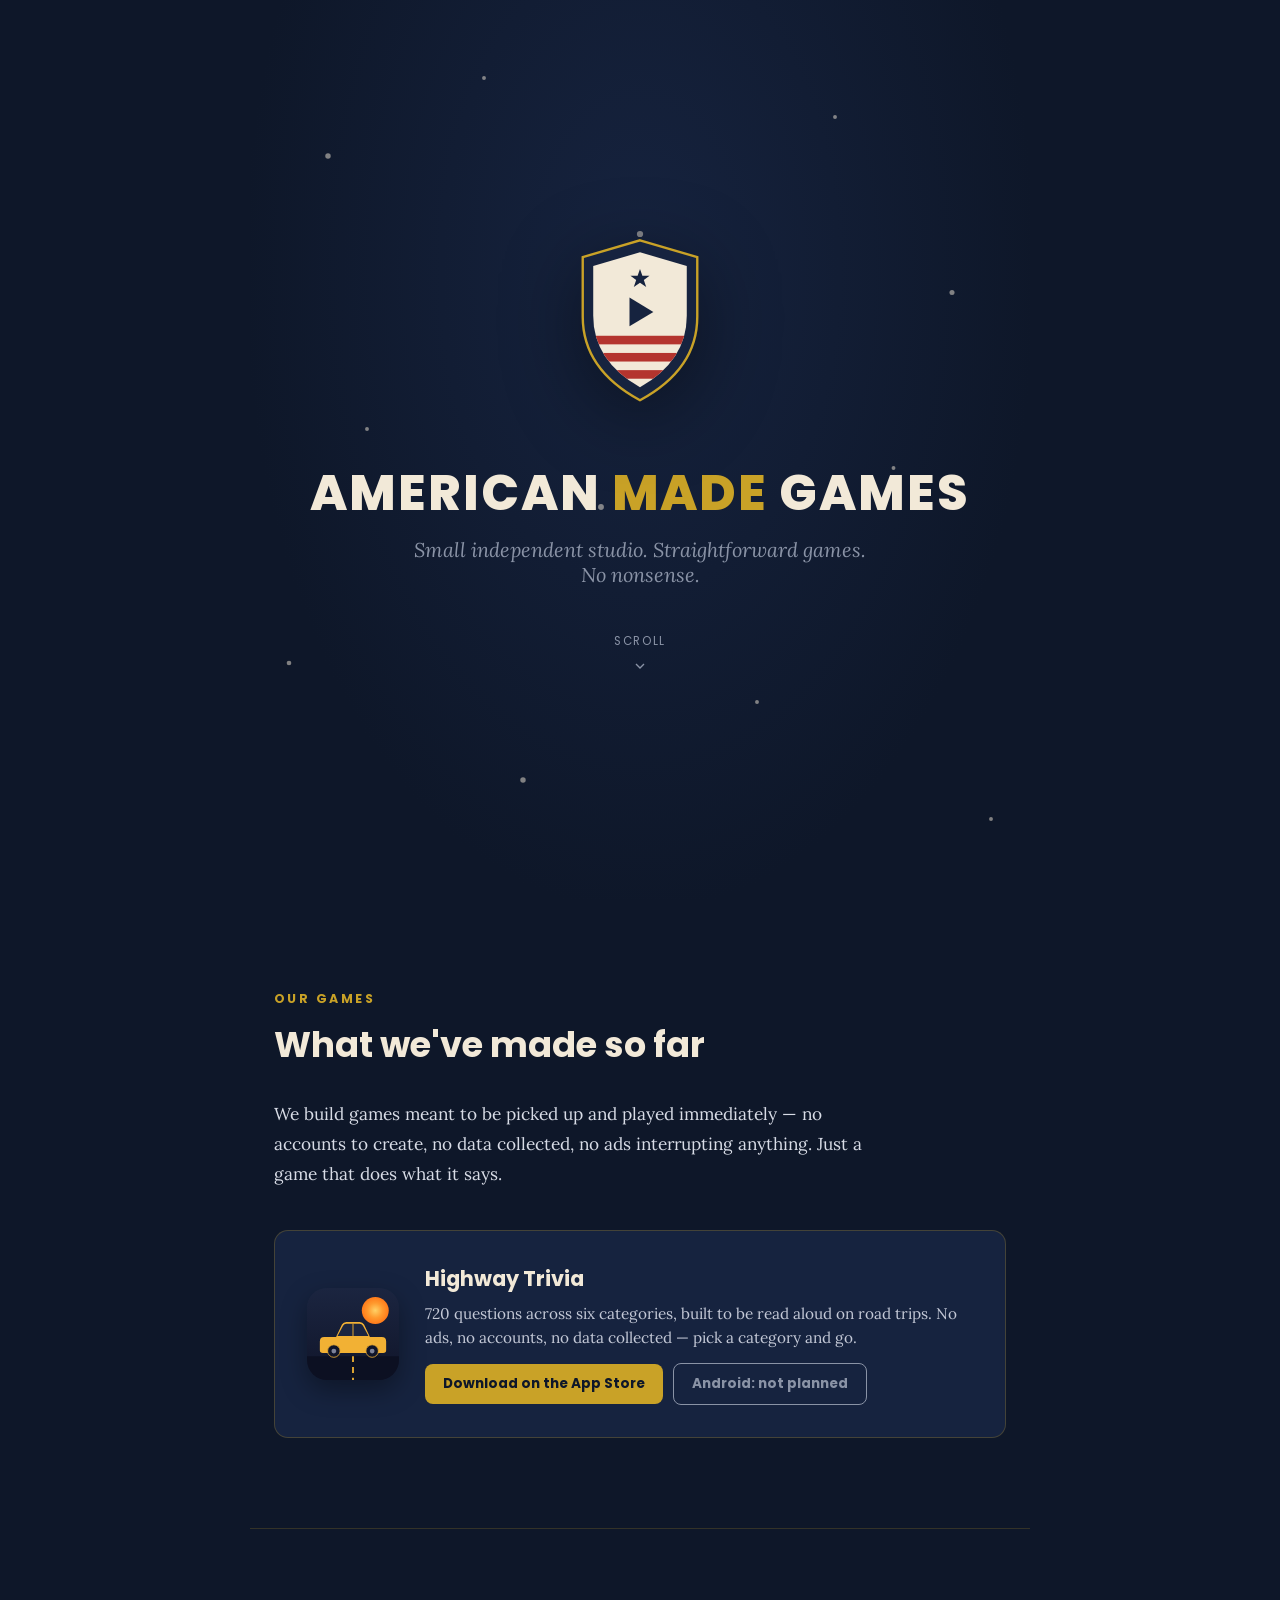
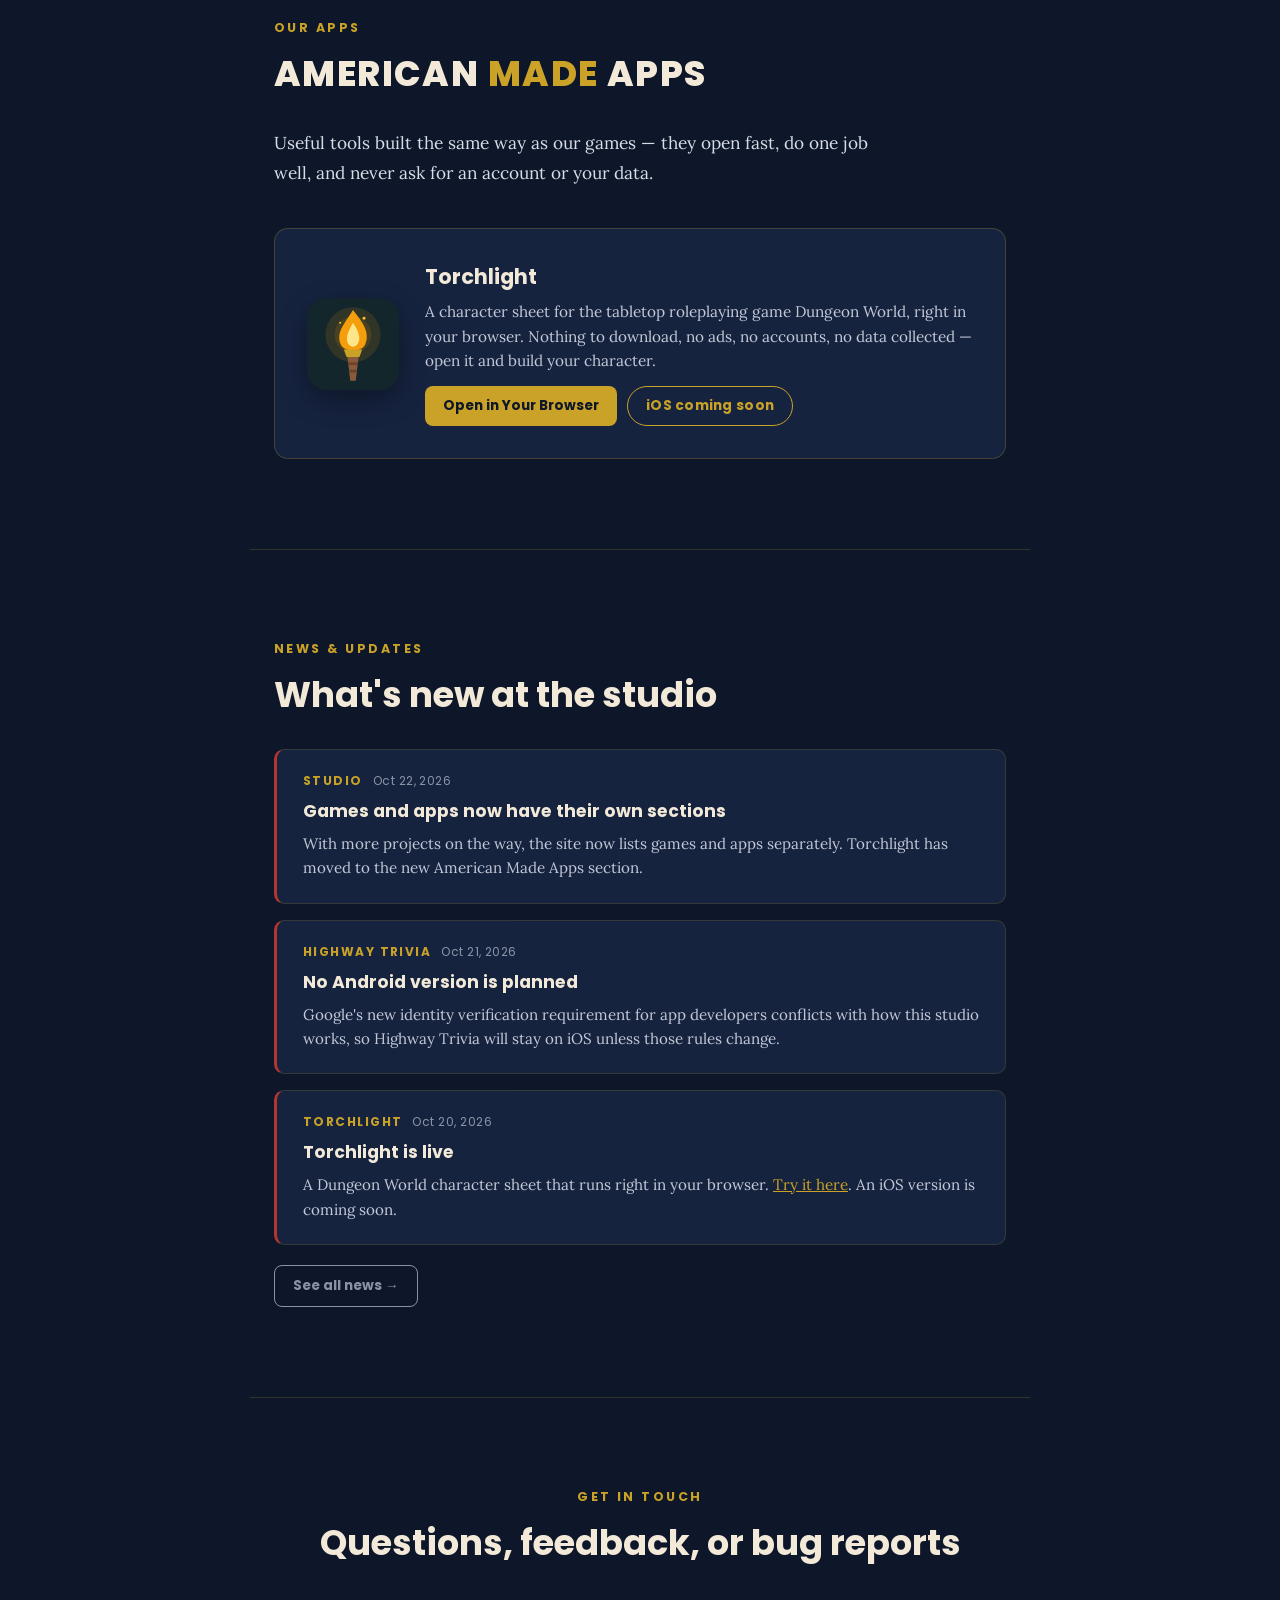
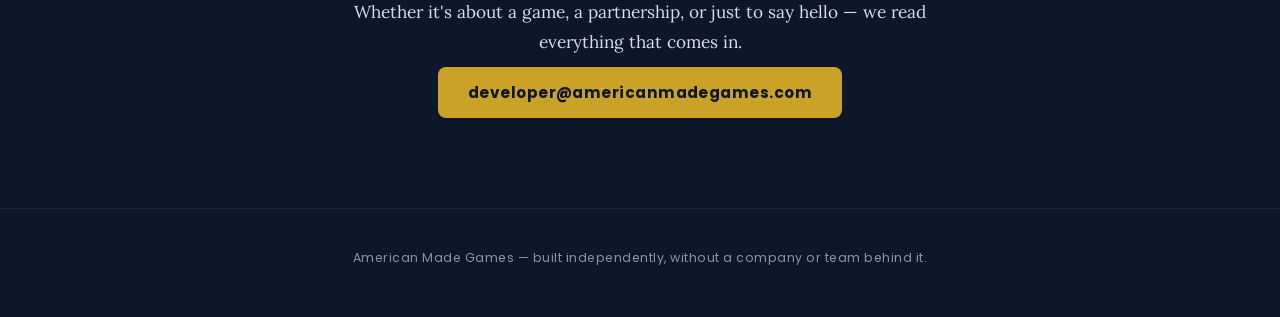
==== index.html @ 7cda8341 "Add files via upload" ====
<!DOCTYPE html>
<html lang="en">
<head>
<meta charset="UTF-8">
<meta name="viewport" content="width=device-width, initial-scale=1.0">
<title>American Made Games</title>
<style>
@import url('https://fonts.googleapis.com/css2?family=Poppins:wght@400;500;700;800&family=Lora:ital,wght@0,400;0,500;1,400&display=swap');

:root {
  --navy: #16233F;
  --navy-deep: #0E1729;
  --crimson: #B4342E;
  --gold: #C9A227;
  --parchment: #F2E9D8;
  --grey: #8A93A6;
}

* { box-sizing: border-box; }

html { scroll-behavior: smooth; }

body {
  margin: 0;
  font-family: 'Lora', serif;
  background: var(--navy-deep);
  color: var(--parchment);
}

/* ---------- HERO ---------- */
.hero {
  min-height: 100svh;
  display: flex;
  flex-direction: column;
  align-items: center;
  justify-content: center;
  text-align: center;
  position: relative;
  padding: 40px 24px;
  background: radial-gradient(ellipse at 50% 30%, var(--navy) 0%, var(--navy-deep) 72%);
  overflow: hidden;
}

.star-field {
  position: absolute;
  inset: 0;
  pointer-events: none;
  opacity: 0.5;
}

.shield {
  width: min(46vw, 210px);
  margin-bottom: 22px;
  filter: drop-shadow(0 18px 40px rgba(0,0,0,0.45));
}

.wordmark {
  font-family: 'Poppins', sans-serif;
  font-weight: 800;
  font-size: clamp(1.8rem, 6vw, 3.1rem);
  letter-spacing: 0.04em;
  color: var(--parchment);
  margin: 0;
  text-transform: uppercase;
  line-height: 1.05;
}

.wordmark span {
  color: var(--gold);
}

.tagline {
  font-family: 'Lora', serif;
  font-style: italic;
  font-size: clamp(1rem, 2.4vw, 1.25rem);
  color: var(--grey);
  margin: 18px 0 0;
  max-width: 480px;
}

.hero-stripes {
  display: flex;
  gap: 8px;
  margin-top: 30px;
}
.hero-stripes span {
  width: 46px;
  height: 6px;
  border-radius: 3px;
}
.hero-stripes span:nth-child(odd) { background: var(--crimson); }
.hero-stripes span:nth-child(even) { background: var(--gold); }

.scroll-cue {
  margin-top: 46px;
  color: var(--grey);
  font-family: 'Poppins', sans-serif;
  font-size: 0.72rem;
  letter-spacing: 0.15em;
  text-transform: uppercase;
  display: flex;
  flex-direction: column;
  align-items: center;
  gap: 8px;
  animation: bob 2.2s ease-in-out infinite;
}
.scroll-cue svg { width: 16px; height: 16px; }
@keyframes bob {
  0%, 100% { transform: translateY(0); }
  50% { transform: translateY(8px); }
}

/* ---------- SECTIONS ---------- */
section {
  max-width: 780px;
  margin: 0 auto;
  padding: 90px 24px;
}

.section-label {
  font-family: 'Poppins', sans-serif;
  font-weight: 700;
  font-size: 0.78rem;
  letter-spacing: 0.2em;
  text-transform: uppercase;
  color: var(--gold);
  margin: 0 0 10px;
}

h2 {
  font-family: 'Poppins', sans-serif;
  font-weight: 700;
  font-size: clamp(1.6rem, 4vw, 2.2rem);
  color: var(--parchment);
  margin: 0 0 28px;
}

.lede {
  font-size: 1.08rem;
  line-height: 1.75;
  color: #D8DCE6;
  max-width: 620px;
}

/* ---------- GAME CARD ---------- */
.game-card {
  margin-top: 40px;
  background: var(--navy);
  border: 1px solid rgba(201,162,39,0.25);
  border-radius: 14px;
  padding: 32px;
  display: flex;
  gap: 26px;
  align-items: center;
}
.game-card + .game-card { margin-top: 20px; }

.game-icon {
  width: 92px;
  height: 92px;
  border-radius: 20px;
  flex-shrink: 0;
  box-shadow: 0 10px 26px rgba(0,0,0,0.35);
}

.game-info h3 {
  font-family: 'Poppins', sans-serif;
  font-weight: 700;
  font-size: 1.3rem;
  margin: 0 0 8px;
  color: var(--parchment);
}

.game-info p {
  margin: 0 0 12px;
  color: #C3C8D6;
  font-size: 0.96rem;
  line-height: 1.6;
}

.badge {
  display: inline-block;
  font-family: 'Poppins', sans-serif;
  font-size: 0.85rem;
  font-weight: 700;
  letter-spacing: 0.02em;
  color: var(--gold);
  border: 1px solid var(--gold);
  border-radius: 20px;
  padding: 9px 18px; /* + 1px border = same height as .store-btn */
}

.store-row {
  display: flex;
  flex-wrap: wrap;
  align-items: center;
  gap: 10px;
  margin-top: 4px;
}

.store-btn {
  display: inline-block;
  background: var(--gold);
  color: var(--navy-deep);
  font-family: 'Poppins', sans-serif;
  font-weight: 700;
  font-size: 0.85rem;
  text-decoration: none;
  padding: 10px 18px;
  border-radius: 8px;
}

button.store-btn {
  border: none;
  cursor: pointer;
}

.store-btn--muted {
  background: transparent;
  color: var(--grey);
  border: 1px solid var(--grey) !important;
}
.store-btn--muted:hover { color: var(--parchment); border-color: var(--parchment) !important; }

/* ---------- ANDROID NOTE POPUP ---------- */
.note-dialog {
  max-width: 460px;
  width: calc(100% - 32px);
  background: var(--navy);
  color: var(--parchment);
  border: 1px solid rgba(201,162,39,0.4);
  border-radius: 14px;
  padding: 30px 28px 26px;
  box-shadow: 0 24px 60px rgba(0,0,0,0.55);
}
.note-dialog::backdrop { background: rgba(14,23,41,0.75); }
.note-dialog h3 {
  font-family: 'Poppins', sans-serif;
  font-weight: 700;
  font-size: 1.25rem;
  margin: 0 0 14px;
}
.note-dialog p:not(.section-label) {
  color: #C3C8D6;
  font-size: 0.96rem;
  line-height: 1.65;
  margin: 0 0 14px;
}
.note-actions { margin: 8px 0 0; text-align: right; }

@media (max-width: 560px) {
  .game-card { flex-direction: column; text-align: center; padding: 26px; }
  .store-row { justify-content: center; }
  .email-btn { padding: 14px 18px; font-size: 0.85rem; max-width: 100%; overflow-wrap: anywhere; }
  .news-item { padding: 20px; }
}

/* ---------- APPS ---------- */
.apps-section { border-top: 1px solid rgba(201,162,39,0.2); }

.mini-wordmark {
  font-weight: 800;
  text-transform: uppercase;
  letter-spacing: 0.04em;
}
.mini-wordmark span { color: var(--gold); }

/* ---------- NEWS ---------- */
.news-section { border-top: 1px solid rgba(201,162,39,0.2); }

.news-feed {
  display: flex;
  flex-direction: column;
  gap: 16px;
}

.news-item {
  background: var(--navy);
  border: 1px solid rgba(201,162,39,0.18);
  border-left: 3px solid var(--crimson);
  border-radius: 10px;
  padding: 22px 26px;
}

.news-meta {
  display: flex;
  flex-wrap: wrap;
  align-items: center;
  gap: 10px;
  margin-bottom: 8px;
  font-family: 'Poppins', sans-serif;
  font-size: 0.75rem;
  color: var(--grey);
  letter-spacing: 0.04em;
}

.news-tag {
  color: var(--gold);
  font-weight: 700;
  text-transform: uppercase;
  letter-spacing: 0.12em;
}

.news-item h3 {
  font-family: 'Poppins', sans-serif;
  font-weight: 700;
  font-size: 1.08rem;
  margin: 0 0 8px;
  color: var(--parchment);
}

.news-item p {
  margin: 0;
  color: #C3C8D6;
  font-size: 0.95rem;
  line-height: 1.6;
}

.news-item a { color: var(--gold); }

.news-more {
  display: inline-block;
  text-decoration: none;
  margin-top: 20px;
  background: transparent;
  color: var(--grey);
  border: 1px solid var(--grey);
  border-radius: 8px;
  padding: 10px 18px;
  font-family: 'Poppins', sans-serif;
  font-weight: 700;
  font-size: 0.85rem;
  cursor: pointer;
}
.news-more:hover { color: var(--parchment); border-color: var(--parchment); }

/* ---------- CONTACT ---------- */
.contact-section {
  text-align: center;
  border-top: 1px solid rgba(201,162,39,0.2);
}

.email-btn {
  display: inline-block;
  margin-top: 10px;
  background: var(--gold);
  color: var(--navy-deep);
  font-family: 'Poppins', sans-serif;
  font-weight: 700;
  text-decoration: none;
  padding: 14px 30px;
  border-radius: 8px;
  letter-spacing: 0.03em;
  font-size: 0.95rem;
}

/* ---------- FOOTER ---------- */
footer {
  text-align: center;
  padding: 40px 24px 50px;
  color: var(--grey);
  font-family: 'Poppins', sans-serif;
  font-size: 0.78rem;
  letter-spacing: 0.04em;
  border-top: 1px solid rgba(255,255,255,0.06);
}
</style>
</head>
<body>

<section class="hero">
  <svg class="star-field" viewBox="0 0 400 800" xmlns="http://www.w3.org/2000/svg">
    <g fill="#F2E9D8">
      <circle cx="40" cy="80" r="1.4"/><circle cx="120" cy="40" r="1"/><circle cx="200" cy="120" r="1.6"/>
      <circle cx="300" cy="60" r="1"/><circle cx="360" cy="150" r="1.3"/><circle cx="60" cy="220" r="1"/>
      <circle cx="180" cy="260" r="1.5"/><circle cx="330" cy="240" r="1"/><circle cx="20" cy="340" r="1.2"/>
      <circle cx="260" cy="360" r="1"/><circle cx="140" cy="400" r="1.4"/><circle cx="380" cy="420" r="1"/>
      <circle cx="90" cy="470" r="1.2"/><circle cx="240" cy="500" r="1"/><circle cx="320" cy="540" r="1.4"/>
      <circle cx="50" cy="580" r="1"/><circle cx="170" cy="610" r="1.3"/><circle cx="290" cy="650" r="1"/>
    </g>
  </svg>

  <svg class="shield" viewBox="0 0 440 460" xmlns="http://www.w3.org/2000/svg">
    <path d="M 220,30 L 340,65 L 340,190 Q 340,300 220,365 Q 100,300 100,190 L 100,65 Z" fill="#16233F"/>
    <path d="M 220,30 L 340,65 L 340,190 Q 340,300 220,365 Q 100,300 100,190 L 100,65 Z" fill="none" stroke="#C9A227" stroke-width="5"/>
    <path d="M 220,55 L 318,84 L 318,188 Q 318,282 220,338 Q 122,282 122,188 L 122,84 Z" fill="#F2E9D8"/>
    <clipPath id="sc"><path d="M 220,55 L 318,84 L 318,188 Q 318,282 220,338 Q 122,282 122,188 L 122,84 Z"/></clipPath>
    <g clip-path="url(#sc)">
      <rect x="122" y="230" width="196" height="18" fill="#B4342E"/>
      <rect x="122" y="266" width="196" height="18" fill="#B4342E"/>
      <rect x="122" y="302" width="196" height="18" fill="#B4342E"/>
    </g>
    <path d="M 220,90 L 225,104 L 240,104 L 228,113 L 233,128 L 220,119 L 207,128 L 212,113 L 200,104 L 215,104 Z" fill="#16233F"/>
    <path d="M 198,150 L 198,210 L 248,180 Z" fill="#16233F"/>
  </svg>

  <h1 class="wordmark">American <span>Made</span> Games</h1>
  <p class="tagline">Small independent studio. Straightforward games. No nonsense.</p>

  <div class="scroll-cue">
    Scroll
    <svg viewBox="0 0 24 24" fill="none" stroke="currentColor" stroke-width="2"><path d="M6 9l6 6 6-6"/></svg>
  </div>
</section>

<section id="games">
  <p class="section-label">Our Games</p>
  <h2>What we've made so far</h2>
  <p class="lede">We build games meant to be picked up and played immediately — no accounts to create, no data collected, no ads interrupting anything. Just a game that does what it says.</p>

  <div class="game-card">
    <svg class="game-icon" viewBox="0 0 1024 1024" xmlns="http://www.w3.org/2000/svg">
      <defs>
        <linearGradient id="bg" x1="0" y1="0" x2="0" y2="1">
          <stop offset="0%" stop-color="#1b2540"/>
          <stop offset="100%" stop-color="#10152a"/>
        </linearGradient>
        <radialGradient id="sunGlow" cx="50%" cy="50%" r="50%">
          <stop offset="0%" stop-color="#FFD166"/>
          <stop offset="55%" stop-color="#FF9A2E"/>
          <stop offset="100%" stop-color="#FF7A1A"/>
        </radialGradient>
      </defs>
      <rect width="1024" height="1024" fill="url(#bg)"/>
      <circle cx="760" cy="250" r="150" fill="url(#sunGlow)"/>
      <rect x="0" y="760" width="1024" height="264" fill="#0c1022"/>
      <line x1="512" y1="760" x2="512" y2="1024" stroke="#f2b134" stroke-width="20" stroke-dasharray="65 55"/>
      <g transform="translate(102,300) scale(4.1)">
        <path d="M10,96 L10,72 Q10,60 22,60 L54,60 L70,26 Q74,19 82,19 L118,19 Q126,19 130,26 L146,60 L178,60 Q190,60 190,72 L190,96 Q190,103 182,103 L18,103 Q10,103 10,96 Z" fill="#f2b134"/>
        <path d="M58,57 L73,29 Q76,24 82,24 L118,24 Q124,24 127,29 L142,57 Z" fill="#1b2540"/>
        <line x1="100" y1="24" x2="100" y2="57" stroke="#f2b134" stroke-width="2.5"/>
        <circle cx="48" cy="98" r="17" fill="#10152a"/>
        <circle cx="48" cy="98" r="17" fill="none" stroke="#f2b134" stroke-width="2.2"/>
        <circle cx="48" cy="98" r="6.5" fill="#7c8299"/>
        <circle cx="152" cy="98" r="17" fill="#10152a"/>
        <circle cx="152" cy="98" r="17" fill="none" stroke="#f2b134" stroke-width="2.2"/>
        <circle cx="152" cy="98" r="6.5" fill="#7c8299"/>
      </g>
    </svg>
    <div class="game-info">
      <h3>Highway Trivia</h3>
      <p>720 questions across six categories, built to be read aloud on road trips. No ads, no accounts, no data collected — pick a category and go.</p>
      <div class="store-row">
        <a class="store-btn" href="https://apps.apple.com/app/highway-trivia/id6814869891" target="_blank" rel="noopener">Download on the App Store</a>
        <button class="store-btn store-btn--muted" type="button" onclick="document.getElementById('android-note').showModal()">Android: not planned</button>
      </div>
    </div>
  </div>

  <dialog id="android-note" class="note-dialog" aria-labelledby="android-note-title">
    <p class="section-label">Highway Trivia</p>
    <h3 id="android-note-title">Why there's no Android version</h3>
    <p>Google now requires every developer to verify their identity with Google before their apps can be distributed to Android devices — even free apps that collect nothing.</p>
    <p>That requirement goes against what this studio stands for, and we can't reconcile the two. So no Android version is planned. If those rules change in the future, we'll take another look.</p>
    <div class="note-actions">
      <button class="store-btn" type="button" onclick="document.getElementById('android-note').close()">Got it</button>
    </div>
  </dialog>
</section>

<section id="apps" class="apps-section">
  <p class="section-label">Our Apps</p>
  <h2 class="mini-wordmark">American <span>Made</span> Apps</h2>
  <p class="lede">Useful tools built the same way as our games — they open fast, do one job well, and never ask for an account or your data.</p>

  <div class="game-card">
    <svg class="game-icon" viewBox="0 0 100 100" xmlns="http://www.w3.org/2000/svg">
      <rect width="100" height="100" fill="#12262c"/>
      <circle cx="50" cy="40" r="30" fill="#f59e0b" fill-opacity="0.13"/>
      <circle cx="50" cy="40" r="20" fill="#f59e0b" fill-opacity="0.12"/>
      <path d="M50 13 C61 27 69 38 63 51 C59 59 41 59 37 51 C31 38 40 29 50 13 Z" fill="#f59e0b"/>
      <path d="M50 27 C56 36 59 44 55 50 C52 54 48 54 45 50 C41 44 45 36 50 27 Z" fill="#fde68a"/>
      <circle cx="62" cy="22" r="1.6" fill="#fbbf24"/>
      <circle cx="36" cy="27" r="1.1" fill="#fbbf24"/>
      <path d="M40 56 H60 L57 64 H43 Z" fill="#c9a227"/>
      <path d="M44 64 H56 L53 90 H47 Z" fill="#8a5a3c"/>
      <rect x="44.5" y="70" width="11" height="3" fill="#6b4329"/>
      <rect x="45.5" y="78" width="9" height="3" fill="#6b4329"/>
    </svg>
    <div class="game-info">
      <h3>Torchlight</h3>
      <p>A character sheet for the tabletop roleplaying game Dungeon World, right in your browser. Nothing to download, no ads, no accounts, no data collected — open it and build your character.</p>
      <div class="store-row">
        <a class="store-btn" href="https://torchlight.americanmadegames.com" target="_blank" rel="noopener">Open in Your Browser</a>
        <span class="badge">iOS coming soon</span>
      </div>
    </div>
  </div>
</section>

<section id="news" class="news-section">
  <p class="section-label">News &amp; Updates</p>
  <h2>What's new at the studio</h2>
  <div id="news-feed" class="news-feed"></div>
  <a class="news-more" href="news.html">See all news &rarr;</a>
</section>

<section class="contact-section">
  <p class="section-label">Get In Touch</p>
  <h2>Questions, feedback, or bug reports</h2>
  <p class="lede" style="margin: 0 auto;">Whether it's about a game, a partnership, or just to say hello — we read everything that comes in.</p>
  <a class="email-btn" href="mailto:developer@americanmadegames.com">developer@americanmadegames.com</a>
</section>

<footer>
  American Made Games — built independently, without a company or team behind it.
</footer>

<!-- News posts live in news.js — edit them there -->
<script src="news.js"></script>
<script>
  renderNews('news-feed', 3); // newest 3 on the homepage

  // Close the Android note when clicking the dimmed area outside it
  document.getElementById('android-note').addEventListener('click', function (e) {
    if (e.target === this) this.close();
  });
</script>

</body>
</html>
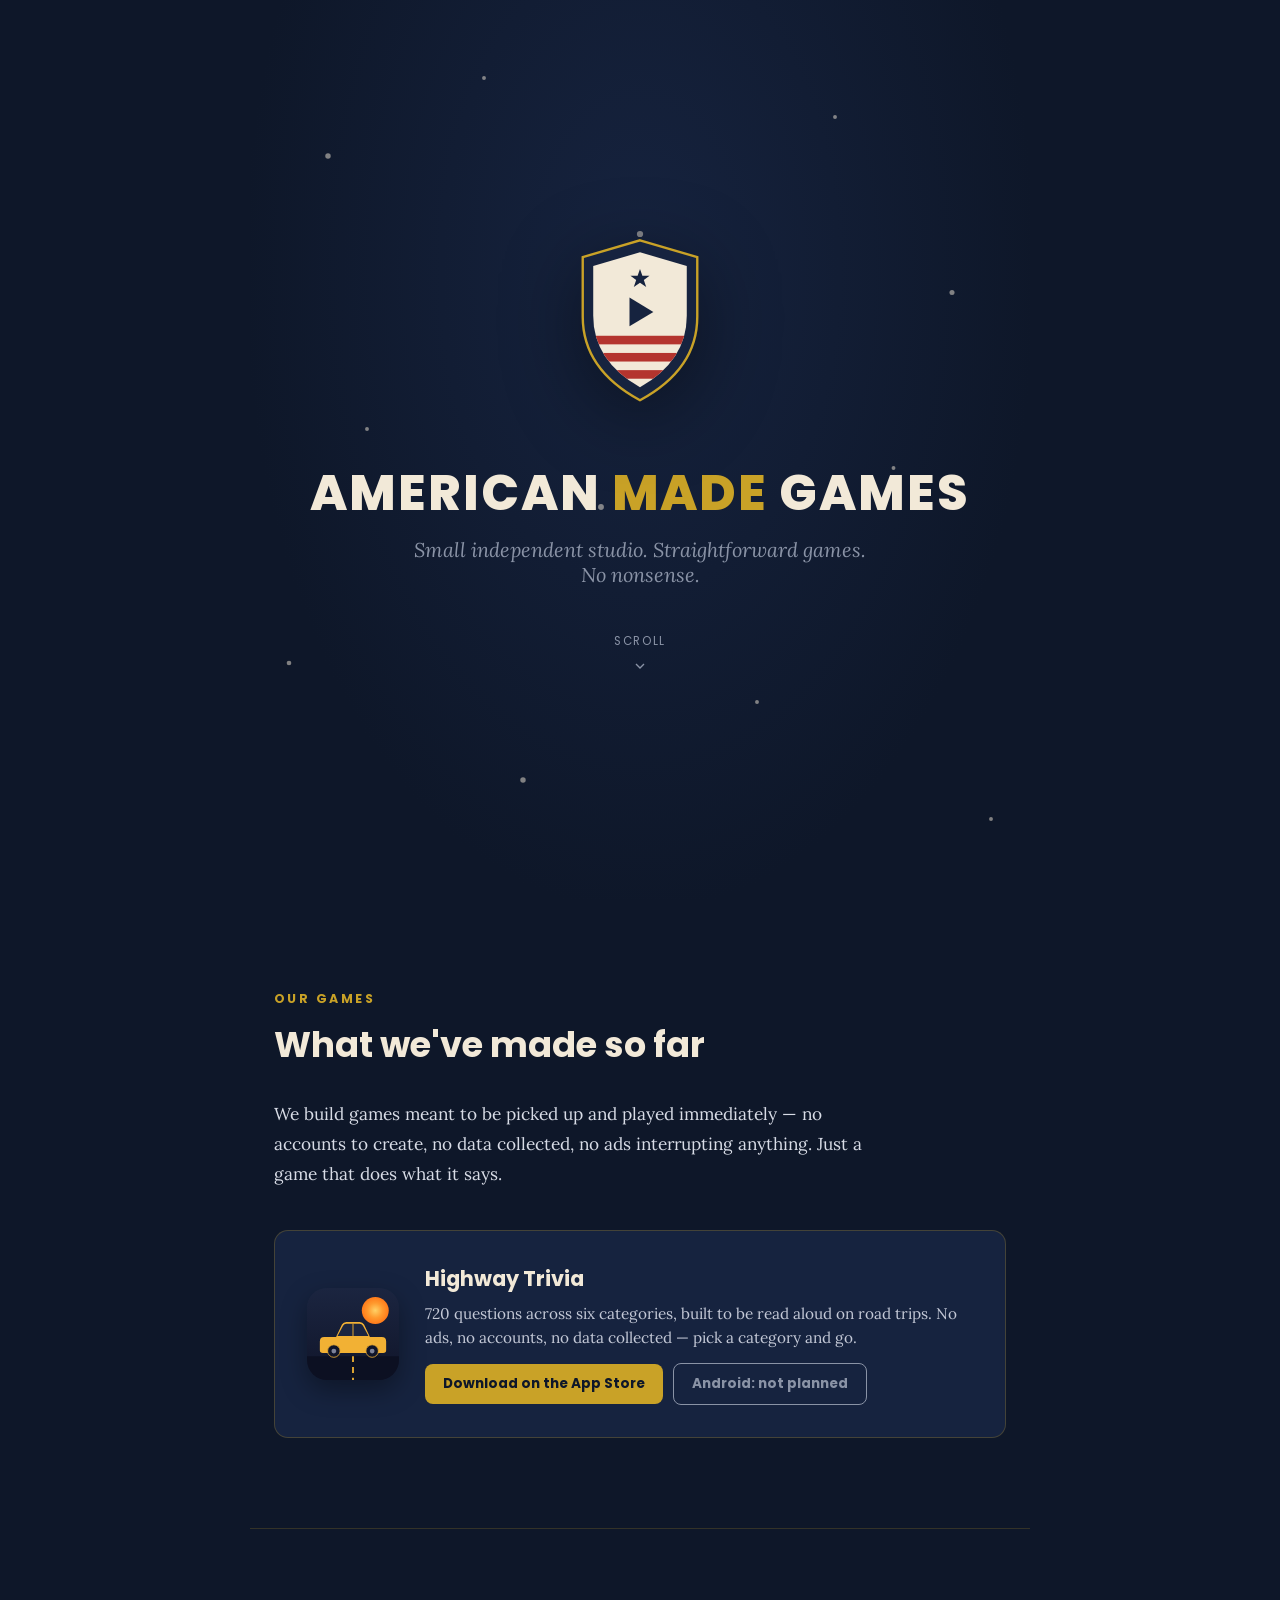
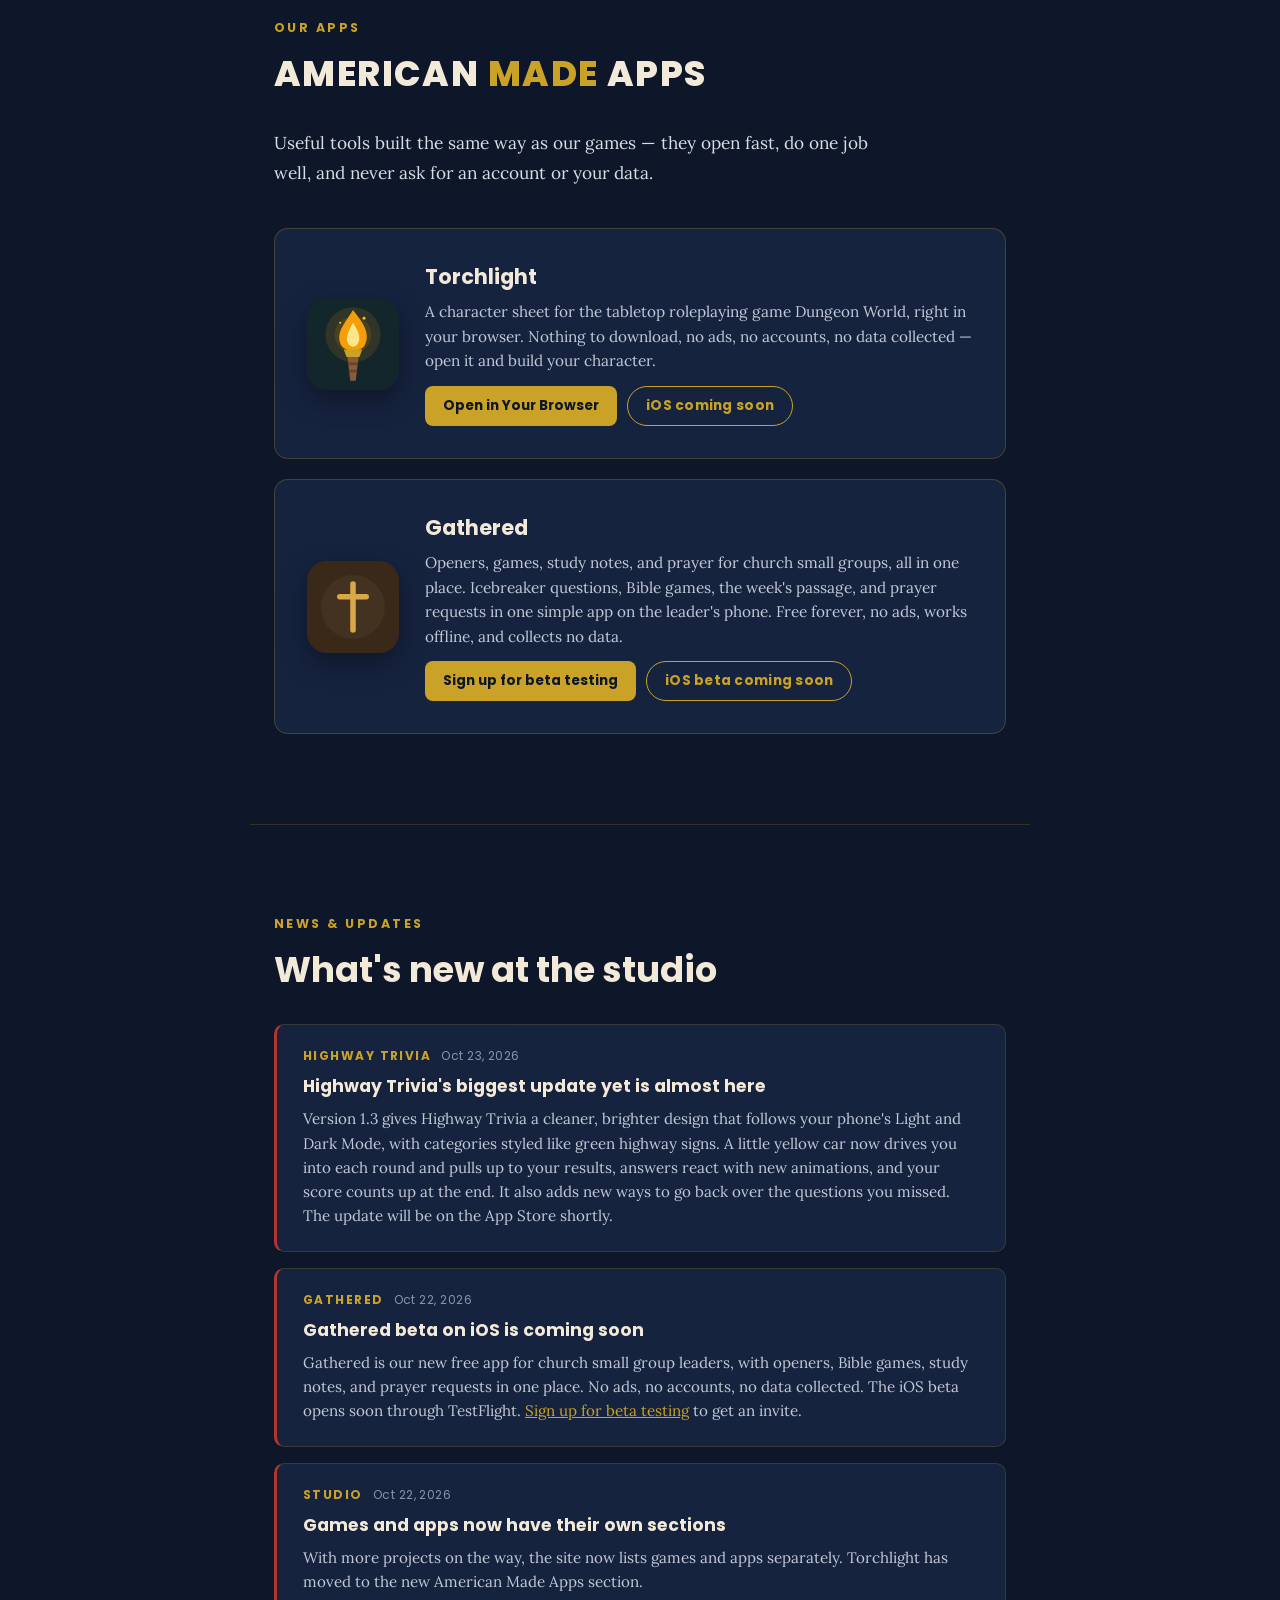
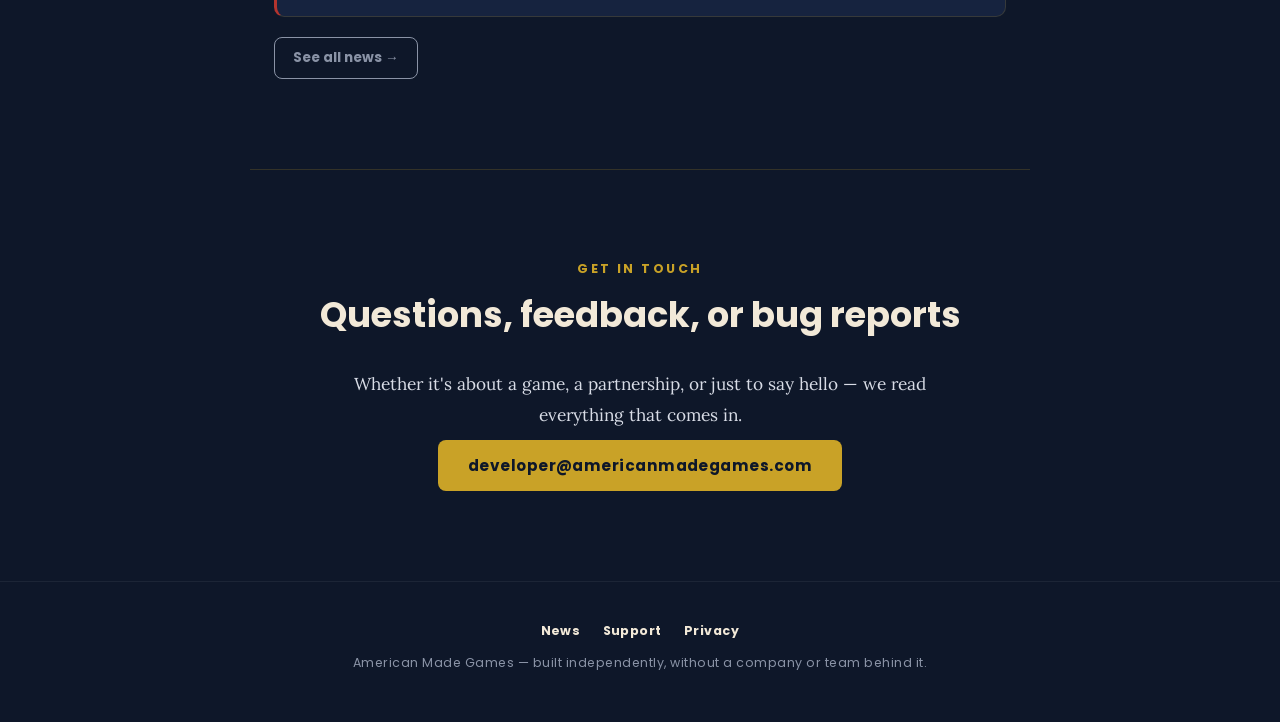
==== commit 9b52a9fe: "Add files via upload" ====
--- a/index.html
+++ b/index.html
@@ -246,7 +246,7 @@
   line-height: 1.65;
   margin: 0 0 14px;
 }
-.note-actions { margin: 8px 0 0; text-align: right; }
+.note-actions { margin: 8px 0 0; display: flex; flex-wrap: wrap; justify-content: flex-end; gap: 10px; }
 
 @media (max-width: 560px) {
   .game-card { flex-direction: column; text-align: center; padding: 26px; }
@@ -364,6 +364,9 @@
   letter-spacing: 0.04em;
   border-top: 1px solid rgba(255,255,255,0.06);
 }
+.footer-nav { display: flex; justify-content: center; gap: 22px; margin-bottom: 14px; }
+.footer-nav a { color: var(--parchment); text-decoration: none; font-weight: 700; }
+.footer-nav a:hover { color: var(--gold); }
 </style>
 </head>
 <body>
@@ -486,6 +489,36 @@
       </div>
     </div>
   </div>
+
+  <div class="game-card">
+    <svg class="game-icon" viewBox="0 0 1024 1024" xmlns="http://www.w3.org/2000/svg" role="img" aria-label="Gathered app icon">
+      <rect width="1024" height="1024" fill="#3A2819"/>
+      <circle cx="512" cy="512" r="356" fill="#443221"/>
+      <g stroke="#D8A748" stroke-width="62" stroke-linecap="round">
+        <line x1="512" y1="256" x2="512" y2="768"/>
+        <line x1="365" y1="397" x2="659" y2="397"/>
+      </g>
+    </svg>
+    <div class="game-info">
+      <h3>Gathered</h3>
+      <p>Openers, games, study notes, and prayer for church small groups, all in one place. Icebreaker questions, Bible games, the week's passage, and prayer requests in one simple app on the leader's phone. Free forever, no ads, works offline, and collects no data.</p>
+      <div class="store-row">
+        <button class="store-btn" type="button" onclick="document.getElementById('beta-note').showModal()">Sign up for beta testing</button>
+        <span class="badge">iOS beta coming soon</span>
+      </div>
+    </div>
+  </div>
+
+  <dialog id="beta-note" class="note-dialog" aria-labelledby="beta-note-title">
+    <p class="section-label">Gathered</p>
+    <h3 id="beta-note-title">Help test Gathered</h3>
+    <p>Gathered's beta on iOS is opening soon through TestFlight, Apple's free app for testing new apps before they reach the App Store.</p>
+    <p>Want in? Send us an email with the address where you'd like your TestFlight invite, and we'll send one as soon as the beta opens. If you like, tell us what kind of group you lead.</p>
+    <div class="note-actions">
+      <button class="store-btn store-btn--muted" type="button" onclick="document.getElementById('beta-note').close()">Not now</button>
+      <a class="store-btn" href="mailto:developer@americanmadegames.com?subject=Gathered%20beta%20tester%20request&body=Hi%21%20I%27d%20like%20to%20help%20test%20the%20Gathered%20beta%20on%20iOS.%0A%0AEmail%20address%20for%20my%20TestFlight%20invite%3A%0AWhat%20kind%20of%20group%20I%20lead%20%28optional%29%3A%0A">Email to request an invite</a>
+    </div>
+  </dialog>
 </section>
 
 <section id="news" class="news-section">
@@ -503,6 +536,7 @@
 </section>
 
 <footer>
+  <nav class="footer-nav"><a href="news.html">News</a><a href="support.html">Support</a><a href="privacy.html">Privacy</a></nav>
   American Made Games — built independently, without a company or team behind it.
 </footer>
 
@@ -511,9 +545,11 @@
 <script>
   renderNews('news-feed', 3); // newest 3 on the homepage
 
-  // Close the Android note when clicking the dimmed area outside it
-  document.getElementById('android-note').addEventListener('click', function (e) {
-    if (e.target === this) this.close();
+  // Close popups when clicking the dimmed area outside them
+  document.querySelectorAll('.note-dialog').forEach(function (d) {
+    d.addEventListener('click', function (e) {
+      if (e.target === d) d.close();
+    });
   });
 </script>
 
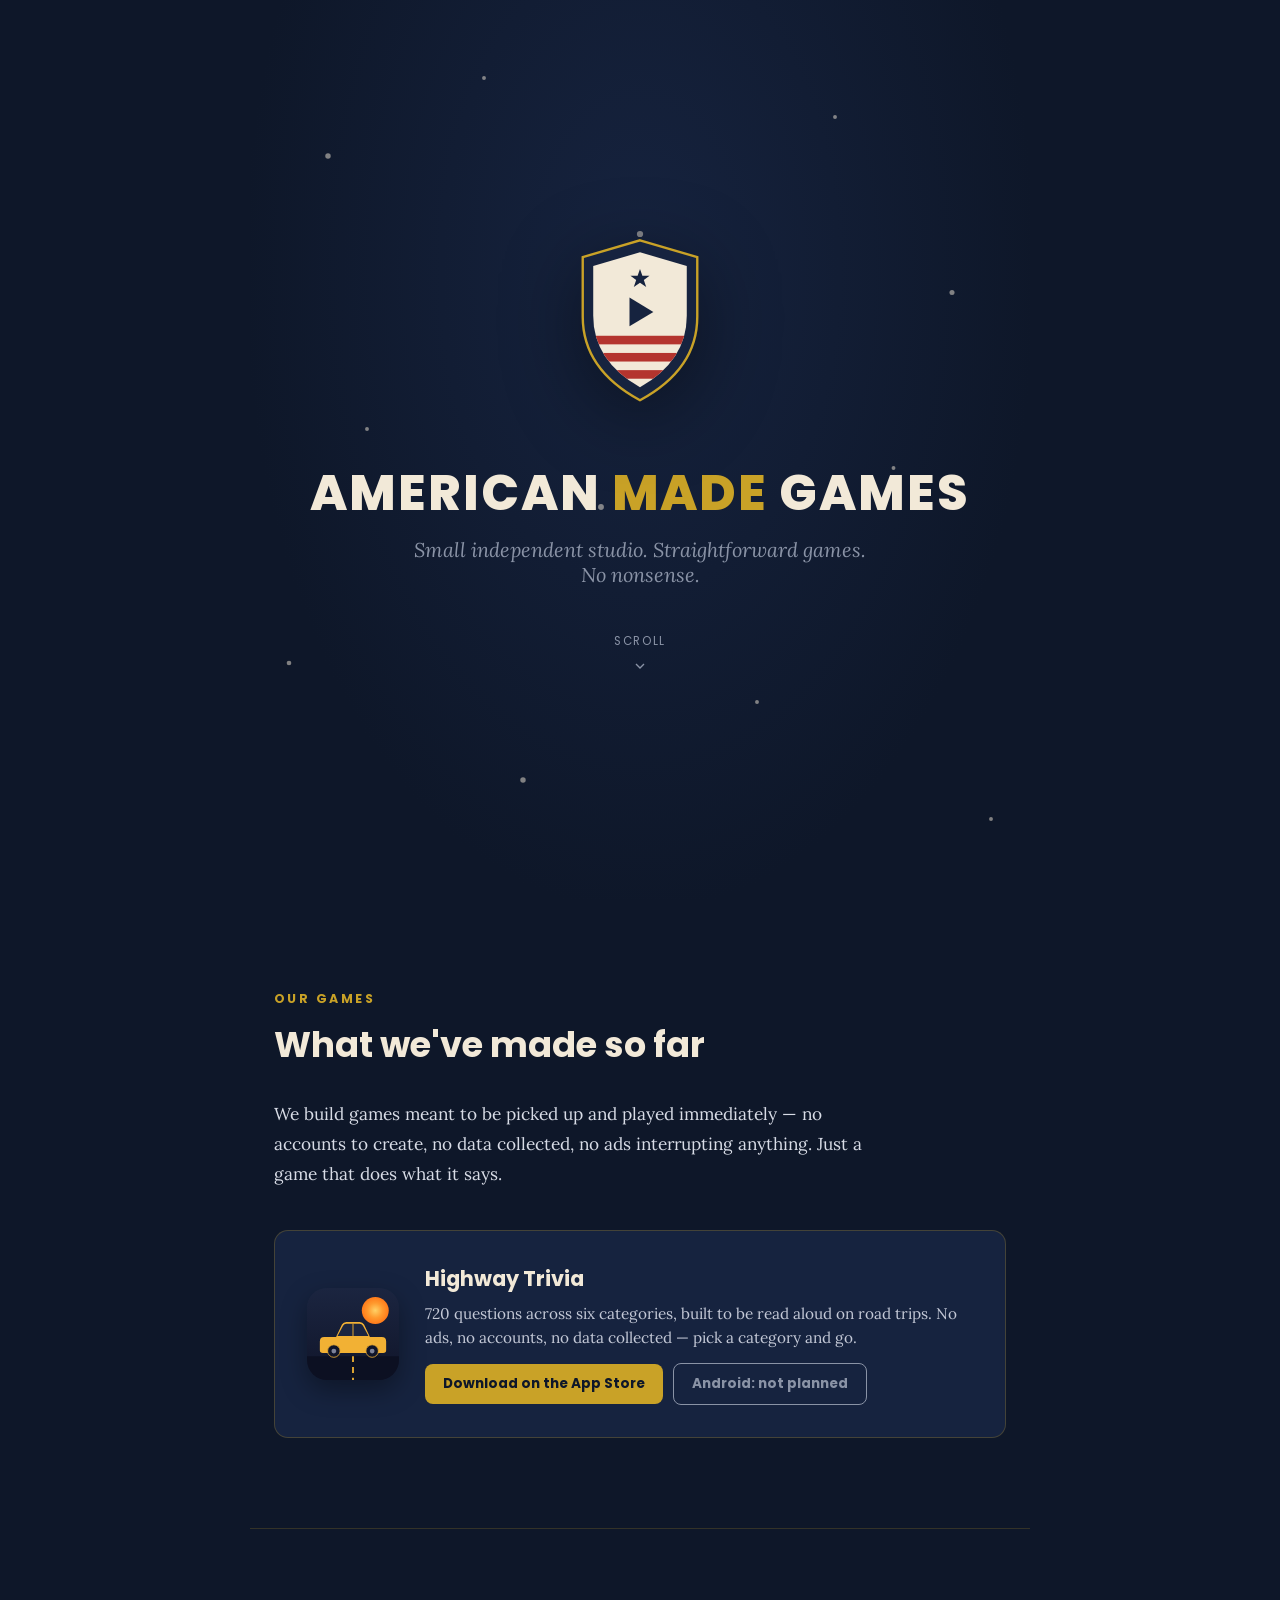
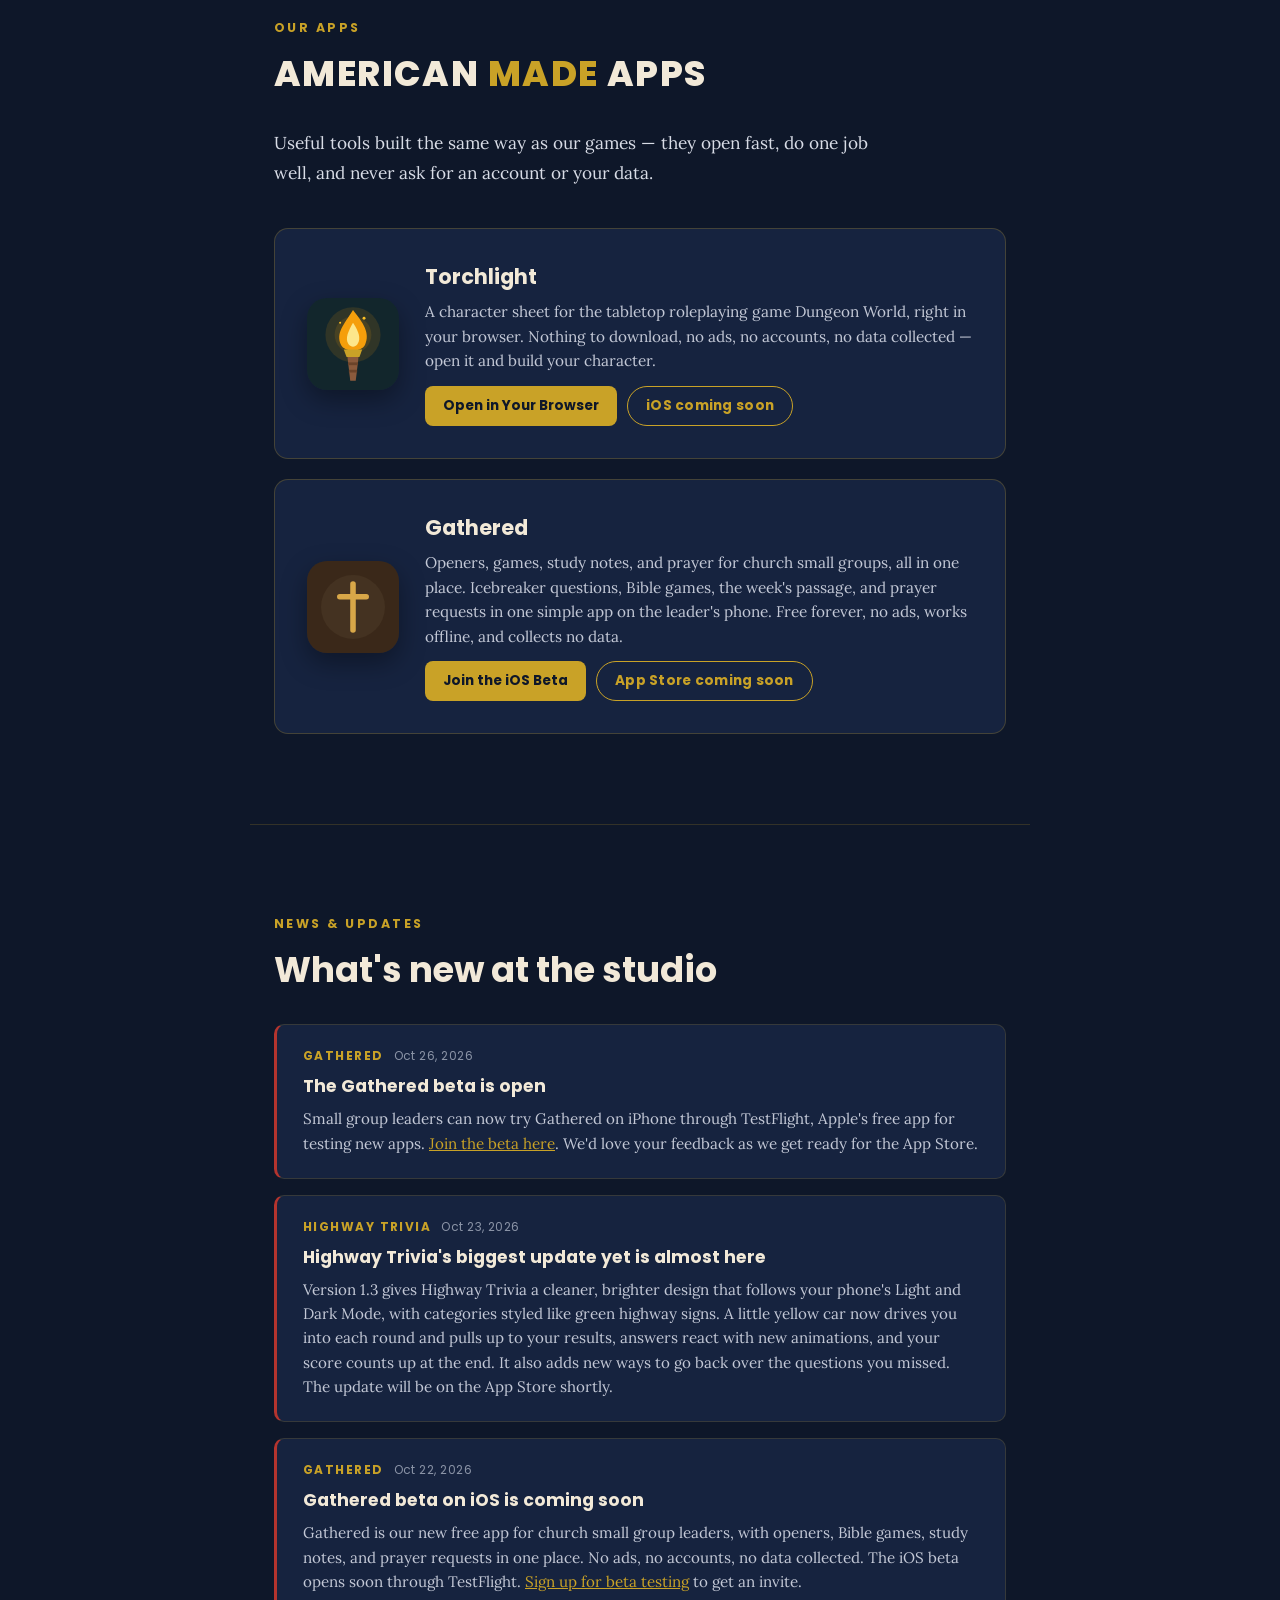
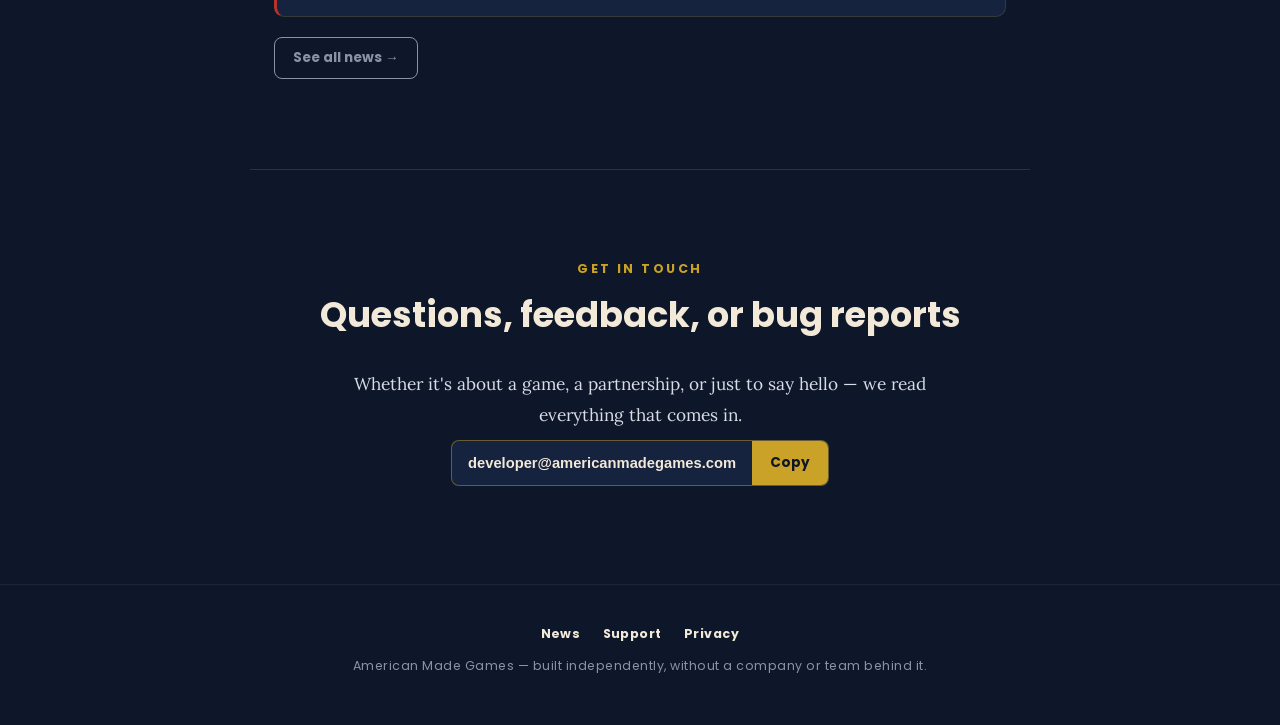
==== commit 9dd5379e: "Add files via upload" ====
--- a/index.html
+++ b/index.html
@@ -367,6 +367,48 @@
 .footer-nav { display: flex; justify-content: center; gap: 22px; margin-bottom: 14px; }
 .footer-nav a { color: var(--parchment); text-decoration: none; font-weight: 700; }
 .footer-nav a:hover { color: var(--gold); }
+
+/* ---------- COPYABLE EMAIL ---------- */
+.copy-email {
+  display: inline-flex;
+  align-items: stretch;
+  max-width: 100%;
+  margin: 10px 0 8px;
+  background: var(--navy);
+  border: 1px solid rgba(201,162,39,0.45);
+  border-radius: 8px;
+  overflow: hidden;
+  text-align: left;
+}
+.copy-email__addr {
+  padding: 12px 16px;
+  font-family: 'Poppins', sans-serif;
+  font-weight: 600;
+  font-size: 0.92rem;
+  color: var(--parchment);
+  user-select: all;
+  -webkit-user-select: all;
+  overflow-wrap: normal;
+  min-width: 0;
+  align-self: center;
+}
+.copy-btn {
+  flex-shrink: 0;
+  background: var(--gold);
+  color: var(--navy-deep);
+  border: none;
+  font-family: 'Poppins', sans-serif;
+  font-weight: 700;
+  font-size: 0.85rem;
+  padding: 0 18px;
+  min-height: 44px;
+  cursor: pointer;
+}
+.copy-btn:hover { background: #d9b23a; }
+@media (max-width: 560px) {
+  .copy-email__addr { font-size: 0.8rem; padding: 12px; }
+  .copy-btn { padding: 0 14px; }
+}
 </style>
 </head>
 <body>
@@ -503,22 +545,11 @@
       <h3>Gathered</h3>
       <p>Openers, games, study notes, and prayer for church small groups, all in one place. Icebreaker questions, Bible games, the week's passage, and prayer requests in one simple app on the leader's phone. Free forever, no ads, works offline, and collects no data.</p>
       <div class="store-row">
-        <button class="store-btn" type="button" onclick="document.getElementById('beta-note').showModal()">Sign up for beta testing</button>
-        <span class="badge">iOS beta coming soon</span>
+        <a class="store-btn" href="https://testflight.apple.com/join/HFZzsk5j" target="_blank" rel="noopener">Join the iOS Beta</a>
+        <span class="badge">App Store coming soon</span>
       </div>
     </div>
   </div>
-
-  <dialog id="beta-note" class="note-dialog" aria-labelledby="beta-note-title">
-    <p class="section-label">Gathered</p>
-    <h3 id="beta-note-title">Help test Gathered</h3>
-    <p>Gathered's beta on iOS is opening soon through TestFlight, Apple's free app for testing new apps before they reach the App Store.</p>
-    <p>Want in? Send us an email with the address where you'd like your TestFlight invite, and we'll send one as soon as the beta opens. If you like, tell us what kind of group you lead.</p>
-    <div class="note-actions">
-      <button class="store-btn store-btn--muted" type="button" onclick="document.getElementById('beta-note').close()">Not now</button>
-      <a class="store-btn" href="mailto:developer@americanmadegames.com?subject=Gathered%20beta%20tester%20request&body=Hi%21%20I%27d%20like%20to%20help%20test%20the%20Gathered%20beta%20on%20iOS.%0A%0AEmail%20address%20for%20my%20TestFlight%20invite%3A%0AWhat%20kind%20of%20group%20I%20lead%20%28optional%29%3A%0A">Email to request an invite</a>
-    </div>
-  </dialog>
 </section>
 
 <section id="news" class="news-section">
@@ -532,7 +563,7 @@
   <p class="section-label">Get In Touch</p>
   <h2>Questions, feedback, or bug reports</h2>
   <p class="lede" style="margin: 0 auto;">Whether it's about a game, a partnership, or just to say hello — we read everything that comes in.</p>
-  <a class="email-btn" href="mailto:developer@americanmadegames.com">developer@americanmadegames.com</a>
+  <div><div class="copy-email"><span class="copy-email__addr">developer@<wbr>americanmadegames.com</span><button type="button" class="copy-btn" data-copy="developer@americanmadegames.com">Copy</button></div></div>
 </section>
 
 <footer>
@@ -553,5 +584,36 @@
   });
 </script>
 
+
+<script>
+  // Copy-to-clipboard for email addresses
+  document.querySelectorAll('.copy-btn').forEach(function (btn) {
+    btn.addEventListener('click', function () {
+      var text = btn.getAttribute('data-copy');
+      function done(ok) {
+        btn.textContent = ok ? 'Copied!' : 'Select & copy';
+        if (!ok) {
+          var addr = btn.parentNode.querySelector('.copy-email__addr');
+          var r = document.createRange(); r.selectNodeContents(addr);
+          var s = window.getSelection(); s.removeAllRanges(); s.addRange(r);
+        }
+        setTimeout(function () { btn.textContent = 'Copy'; }, 2000);
+      }
+      function fallback() {
+        try {
+          var t = document.createElement('textarea');
+          t.value = text; t.setAttribute('readonly', ''); t.style.position = 'fixed'; t.style.opacity = '0';
+          document.body.appendChild(t); t.select();
+          var ok = document.execCommand('copy');
+          document.body.removeChild(t); done(ok);
+        } catch (e) { done(false); }
+      }
+      if (navigator.clipboard && window.isSecureContext) {
+        navigator.clipboard.writeText(text).then(function () { done(true); }, fallback);
+      } else { fallback(); }
+    });
+  });
+</script>
+
 </body>
 </html>
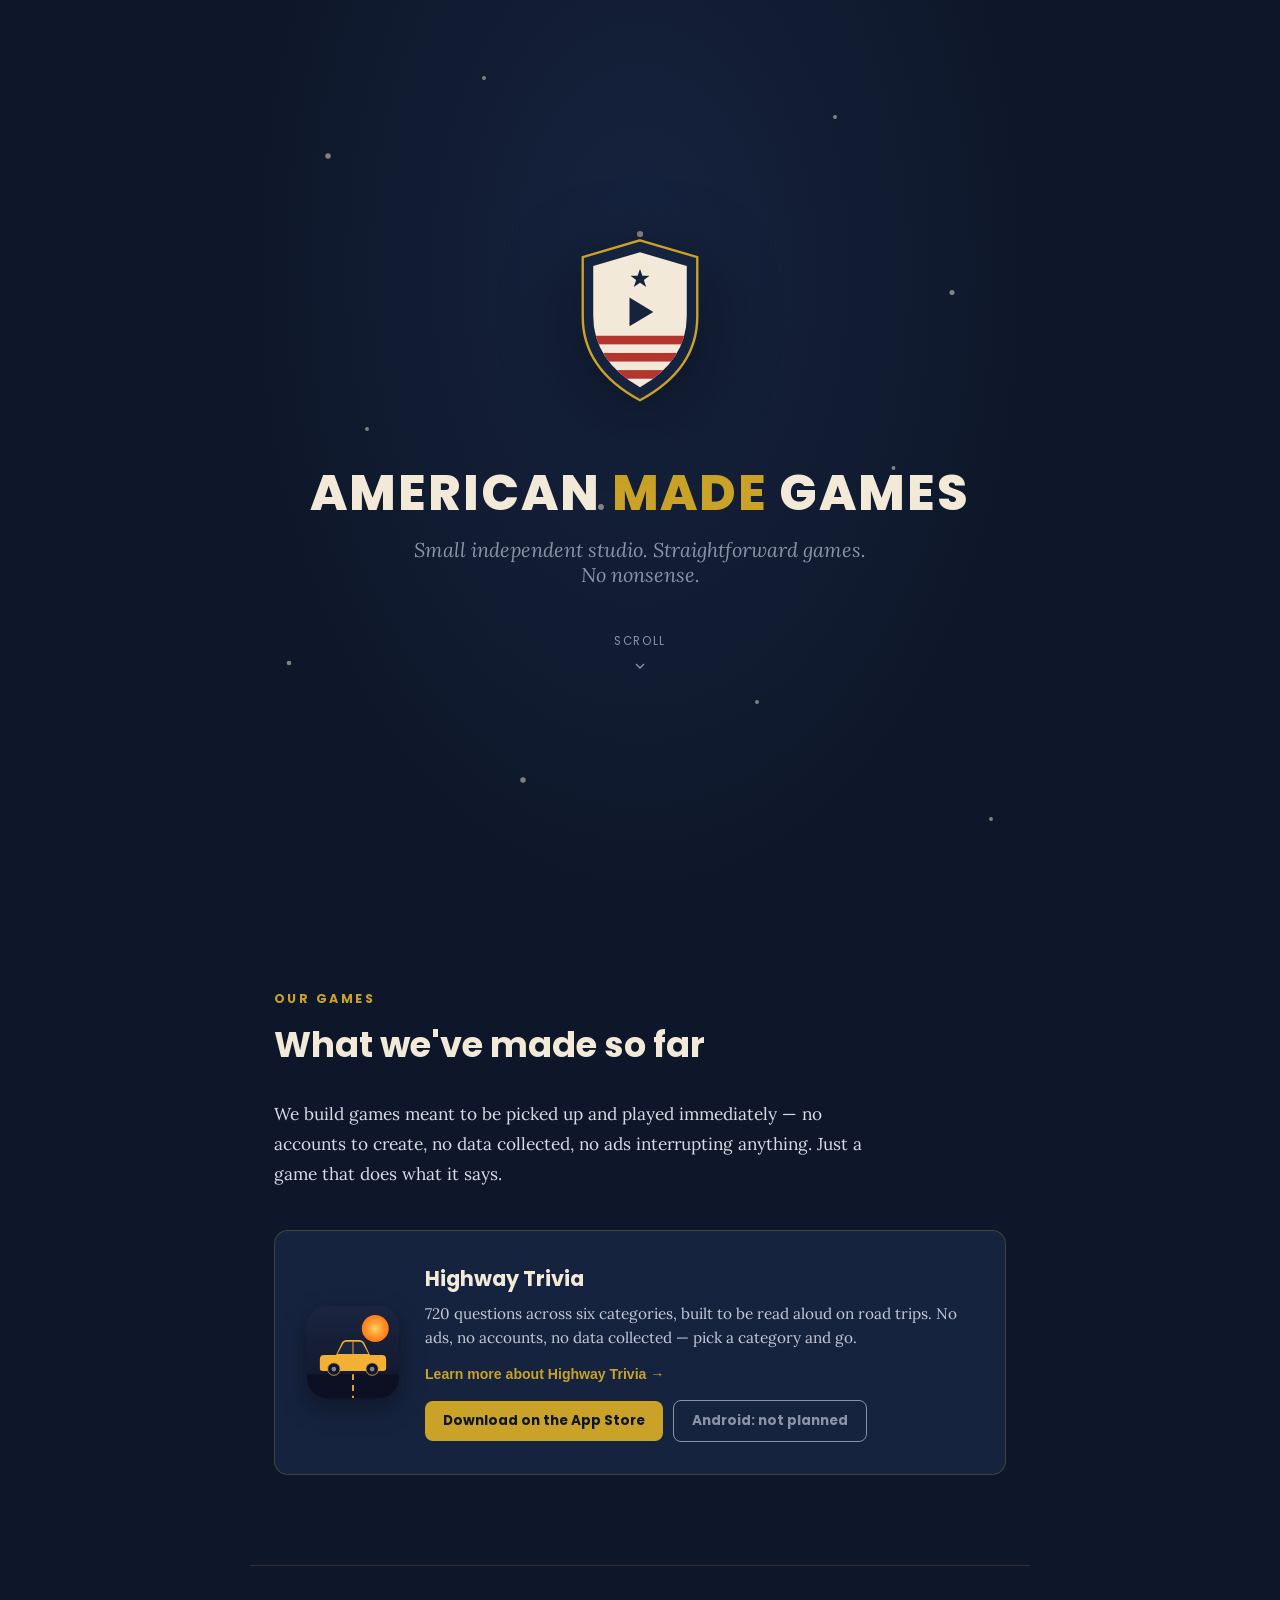
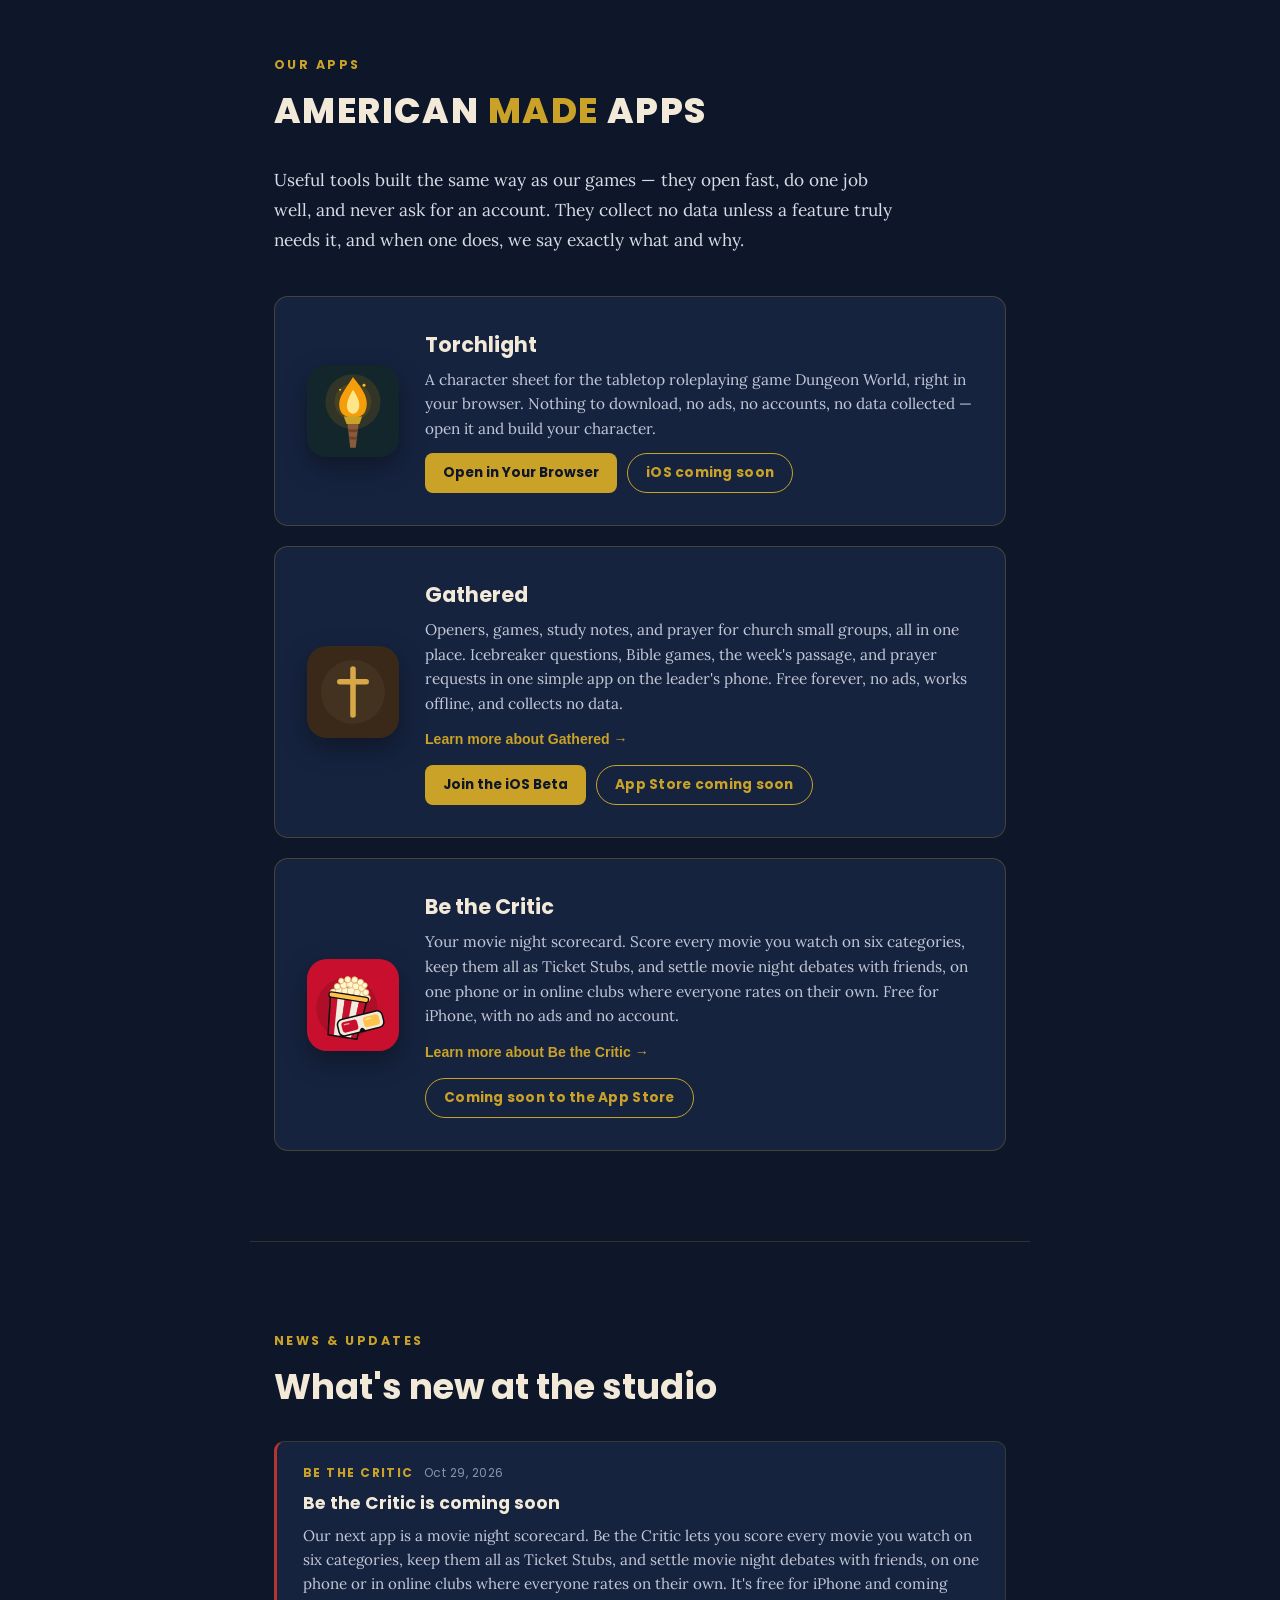
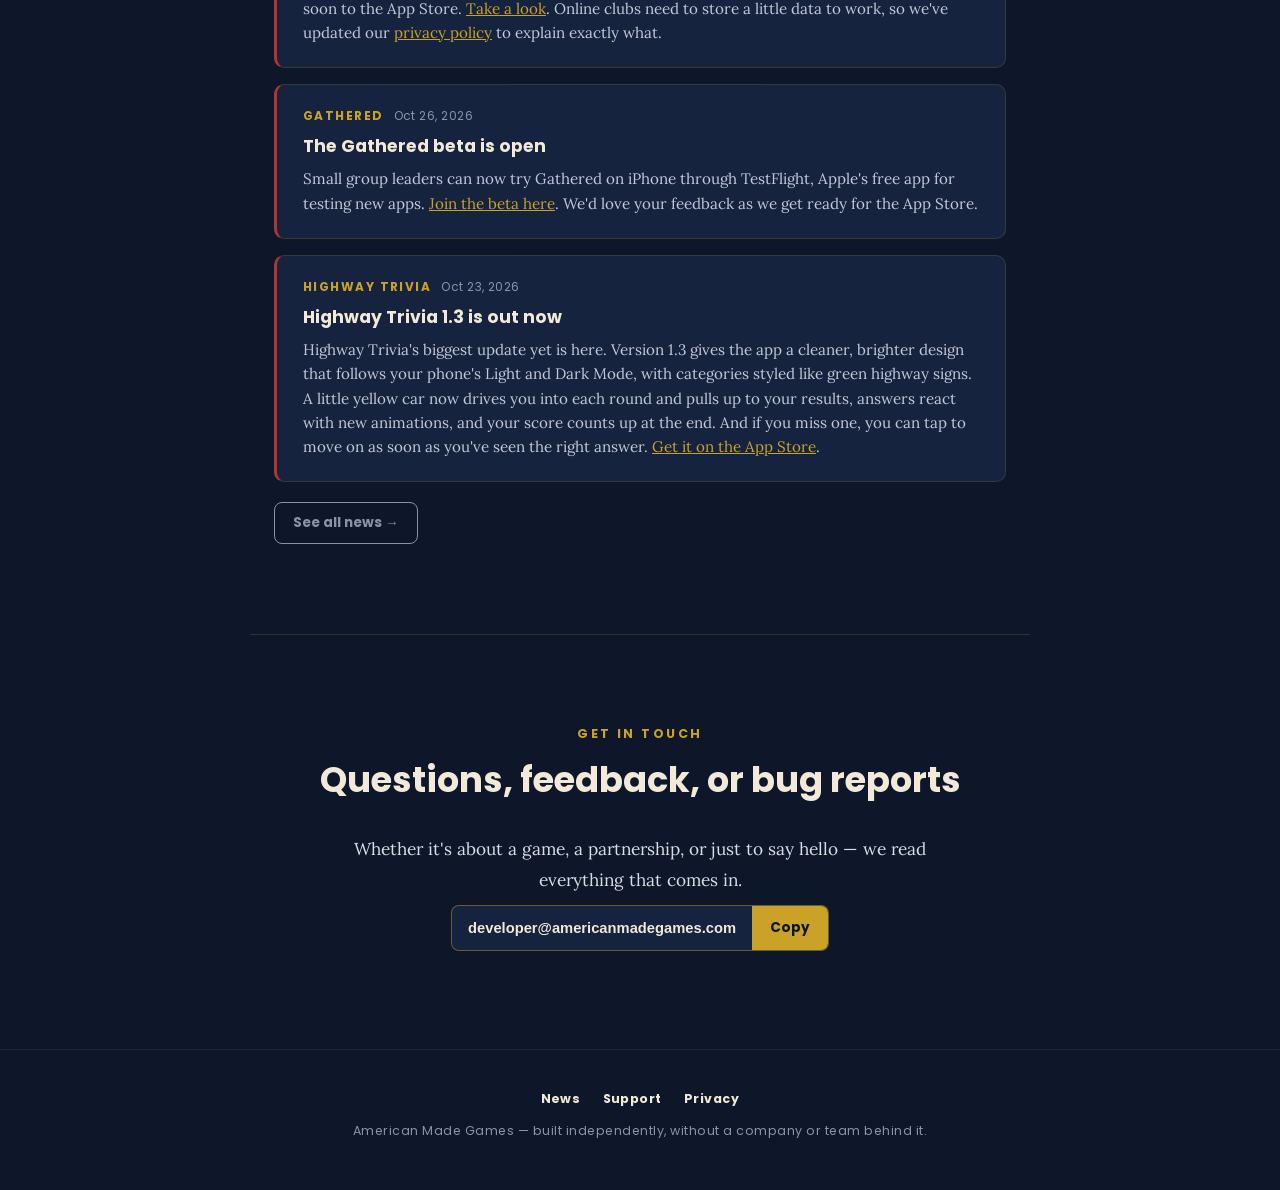
==== commit 74d8d502: "Add files via upload" ====
--- a/index.html
+++ b/index.html
@@ -4,6 +4,10 @@
 <meta charset="UTF-8">
 <meta name="viewport" content="width=device-width, initial-scale=1.0">
 <title>American Made Games</title>
+<meta name="theme-color" content="#0E1729">
+<link rel="icon" type="image/svg+xml" href="favicon.svg">
+<link rel="icon" type="image/png" sizes="32x32" href="favicon-32.png">
+<link rel="apple-touch-icon" href="apple-touch-icon.png">
 <style>
 @import url('https://fonts.googleapis.com/css2?family=Poppins:wght@400;500;700;800&family=Lora:ital,wght@0,400;0,500;1,400&display=swap');
 
@@ -248,9 +252,41 @@
 }
 .note-actions { margin: 8px 0 0; display: flex; flex-wrap: wrap; justify-content: flex-end; gap: 10px; }
 
+.learn-more {
+  display: inline-block;
+  margin: 0 0 14px;
+  font-family: 'Poppins', sans-serif;
+  font-weight: 600;
+  font-size: 0.88rem;
+  color: var(--gold);
+  text-decoration: none;
+}
+.learn-more:hover { color: var(--parchment); text-decoration: underline; }
+
 @media (max-width: 560px) {
-  .game-card { flex-direction: column; text-align: center; padding: 26px; }
-  .store-row { justify-content: center; }
+  .game-card { flex-direction: column; text-align: center; padding: 26px 18px; }
+  /* buttons stay side by side on phones: two equal columns */
+  .store-row {
+    display: grid;
+    grid-template-columns: 1fr 1fr;
+    gap: 8px;
+    width: 100%;
+    align-items: stretch;
+  }
+  .store-row > * { margin: 0; align-self: stretch; }
+  .store-row > :only-child { grid-column: 1 / -1; justify-self: center; align-self: center; }
+  .store-row .store-btn,
+  .store-row .badge {
+    display: flex;
+    align-items: center;
+    justify-content: center;
+    text-align: center;
+    min-height: 44px;
+    padding: 8px 10px;
+    font-size: 0.78rem;
+    line-height: 1.25;
+    box-sizing: border-box;
+  }
   .email-btn { padding: 14px 18px; font-size: 0.85rem; max-width: 100%; overflow-wrap: anywhere; }
   .news-item { padding: 20px; }
 }
@@ -485,6 +521,7 @@
     <div class="game-info">
       <h3>Highway Trivia</h3>
       <p>720 questions across six categories, built to be read aloud on road trips. No ads, no accounts, no data collected — pick a category and go.</p>
+      <a class="learn-more" href="https://highwaytrivia.americanmadegames.com" target="_blank" rel="noopener">Learn more about Highway Trivia <span aria-hidden="true">&rarr;</span></a>
       <div class="store-row">
         <a class="store-btn" href="https://apps.apple.com/app/highway-trivia/id6814869891" target="_blank" rel="noopener">Download on the App Store</a>
         <button class="store-btn store-btn--muted" type="button" onclick="document.getElementById('android-note').showModal()">Android: not planned</button>
@@ -506,7 +543,7 @@
 <section id="apps" class="apps-section">
   <p class="section-label">Our Apps</p>
   <h2 class="mini-wordmark">American <span>Made</span> Apps</h2>
-  <p class="lede">Useful tools built the same way as our games — they open fast, do one job well, and never ask for an account or your data.</p>
+  <p class="lede">Useful tools built the same way as our games — they open fast, do one job well, and never ask for an account. They collect no data unless a feature truly needs it, and when one does, we say exactly what and why.</p>
 
   <div class="game-card">
     <svg class="game-icon" viewBox="0 0 100 100" xmlns="http://www.w3.org/2000/svg">
@@ -544,9 +581,21 @@
     <div class="game-info">
       <h3>Gathered</h3>
       <p>Openers, games, study notes, and prayer for church small groups, all in one place. Icebreaker questions, Bible games, the week's passage, and prayer requests in one simple app on the leader's phone. Free forever, no ads, works offline, and collects no data.</p>
+      <a class="learn-more" href="https://gathered.americanmadegames.com" target="_blank" rel="noopener">Learn more about Gathered <span aria-hidden="true">&rarr;</span></a>
       <div class="store-row">
         <a class="store-btn" href="https://testflight.apple.com/join/HFZzsk5j" target="_blank" rel="noopener">Join the iOS Beta</a>
         <span class="badge">App Store coming soon</span>
+      </div>
+    </div>
+  </div>
+  <div class="game-card">
+    <svg class="game-icon" viewBox="0 0 120 120" xmlns="http://www.w3.org/2000/svg" role="img" aria-label="Be the Critic app icon"><rect width="120" height="120" rx="0" fill="#C8102E"></rect><circle cx="52" cy="64" r="40" fill="#A50D26" opacity=".7"></circle><g transform="translate(4 0) rotate(9 46 78)"><g fill="#FFF6D6" stroke="#E2B86A" stroke-width="1"><circle cx="25" cy="46" r="4"></circle><circle cx="32" cy="43" r="4.5"></circle><circle cx="40" cy="42" r="4.5"></circle><circle cx="48" cy="41" r="5"></circle><circle cx="56" cy="42" r="4.5"></circle><circle cx="64" cy="43" r="4.5"></circle><circle cx="70" cy="47" r="4"></circle><circle cx="29" cy="38" r="4"></circle><circle cx="37" cy="35" r="4.5"></circle><circle cx="45" cy="33" r="4.5"></circle><circle cx="53" cy="34" r="4.5"></circle><circle cx="61" cy="35" r="4.5"></circle><circle cx="67" cy="40" r="4"></circle><circle cx="41" cy="27" r="4"></circle><circle cx="50" cy="26" r="4"></circle><circle cx="58" cy="28" r="4"></circle><circle cx="33" cy="30" r="3.5"></circle><circle cx="64" cy="31" r="3.5"></circle></g><g fill="#FFC24A"><circle cx="36" cy="40" r="1.3"></circle><circle cx="52" cy="30" r="1.3"></circle><circle cx="60" cy="40" r="1.3"></circle><circle cx="44" cy="36" r="1.3"></circle><circle cx="66" cy="45" r="1.3"></circle></g><polygon points="22,50 31.6,50 34.6,102 27,102" fill="#C8102E"></polygon><polygon points="31.6,50 41.2,50 42.2,102 34.6,102" fill="#F3EBDD"></polygon><polygon points="41.2,50 50.8,50 49.8,102 42.2,102" fill="#C8102E"></polygon><polygon points="50.8,50 60.4,50 57.4,102 49.8,102" fill="#F3EBDD"></polygon><polygon points="60.4,50 70,50 65,102 57.4,102" fill="#C8102E"></polygon><polygon points="22,50 70,50 65,102 27,102" fill="none" stroke="#0E0E10" stroke-width="2" stroke-linejoin="round"></polygon><rect x="20" y="46" width="52" height="7" rx="3" fill="#FFC24A" stroke="#0E0E10" stroke-width="1.6"></rect></g><g transform="translate(70 84) rotate(-14) scale(1)"> <rect x="-30" y="-11" width="60" height="22" rx="7" fill="#F3EBDD" stroke="#0E0E10" stroke-width="2"></rect> <rect x="-25" y="-7" width="21" height="14" rx="4" fill="#C8102E"></rect> <rect x="4" y="-7" width="21" height="14" rx="4" fill="#FFC24A"></rect> <path d="M-4.5 11 Q0 1 4.5 11 Z" fill="#0E0E10"></path> <path d="M-21 -3.5 L-15 -3.5" stroke="#FFFFFF" stroke-width="1.8" stroke-linecap="round" opacity=".6"></path> <path d="M8 -3.5 L14 -3.5" stroke="#FFFFFF" stroke-width="1.8" stroke-linecap="round" opacity=".6"></path></g></svg>
+    <div class="game-info">
+      <h3>Be the Critic</h3>
+      <p>Your movie night scorecard. Score every movie you watch on six categories, keep them all as Ticket Stubs, and settle movie night debates with friends, on one phone or in online clubs where everyone rates on their own. Free for iPhone, with no ads and no account.</p>
+      <a class="learn-more" href="https://bethecritic.americanmadegames.com" target="_blank" rel="noopener">Learn more about Be the Critic <span aria-hidden="true">&rarr;</span></a>
+      <div class="store-row">
+        <span class="badge">Coming soon to the App Store</span>
       </div>
     </div>
   </div>
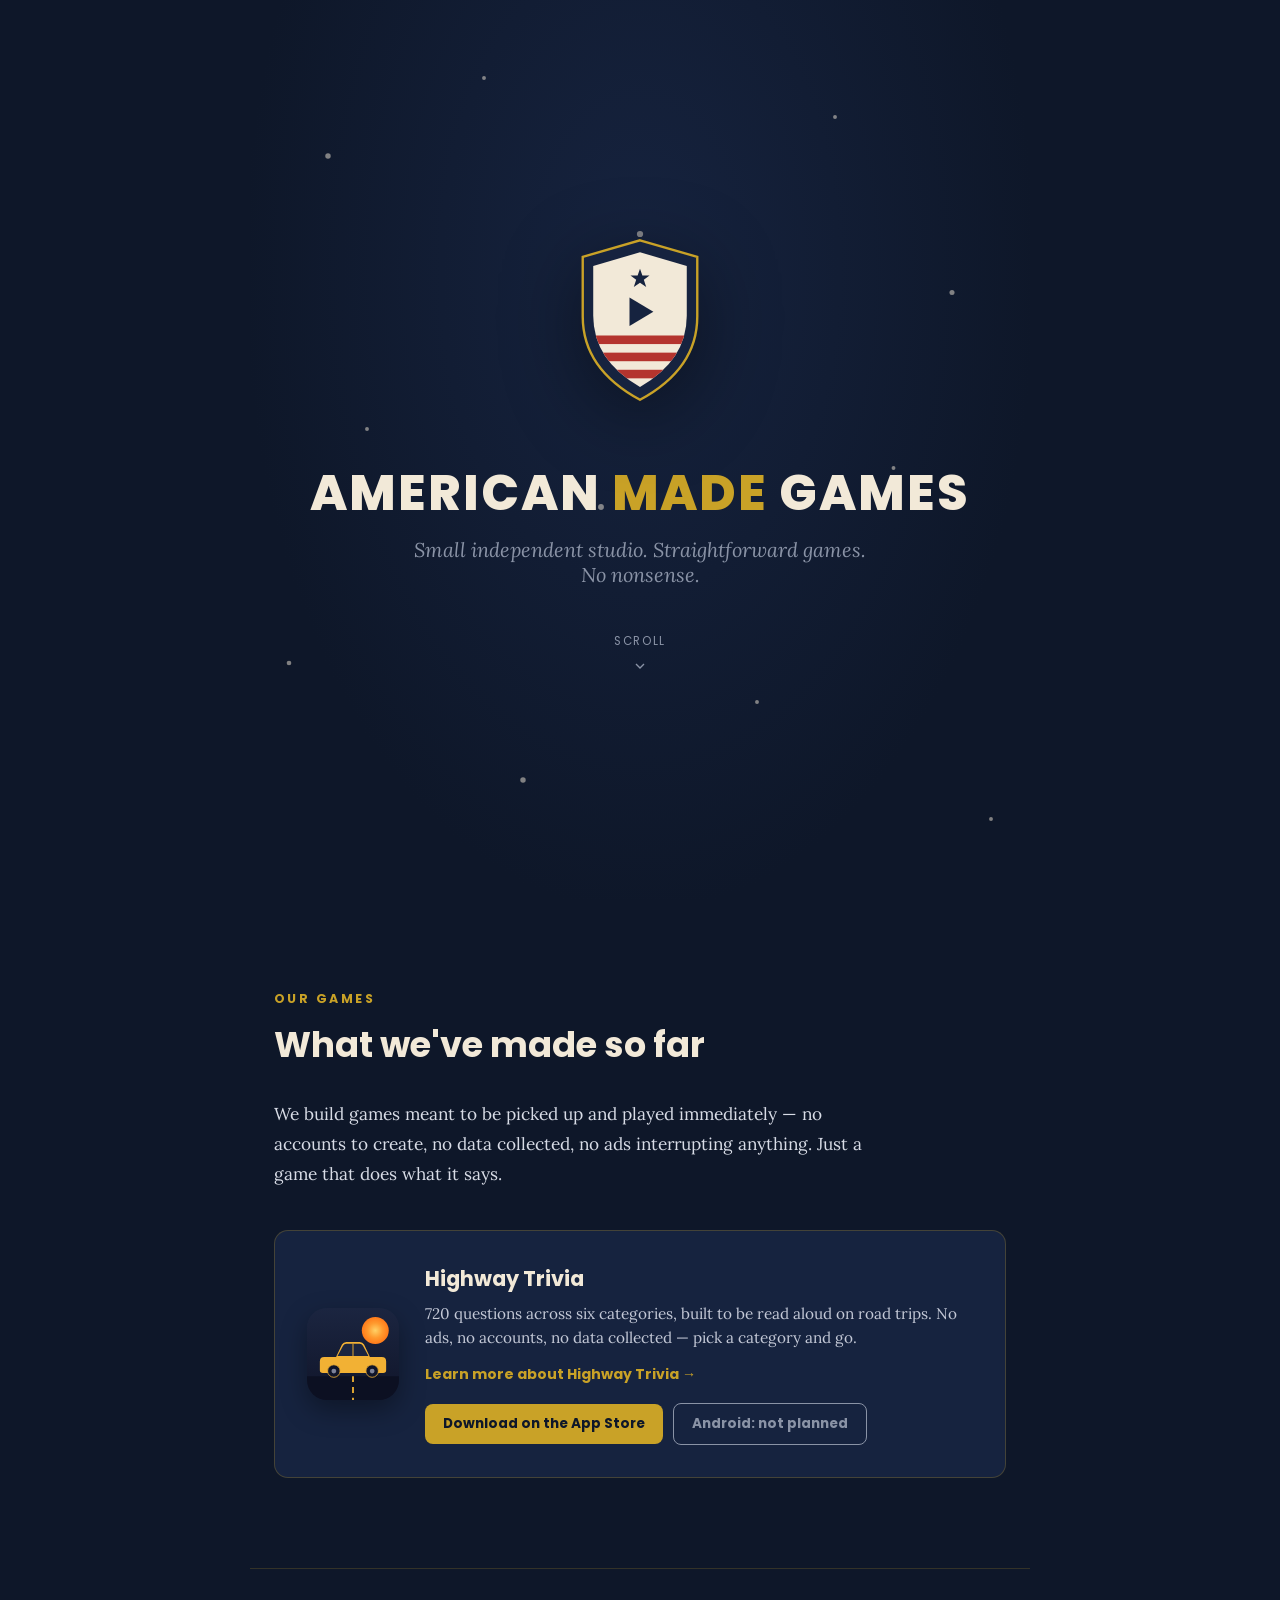
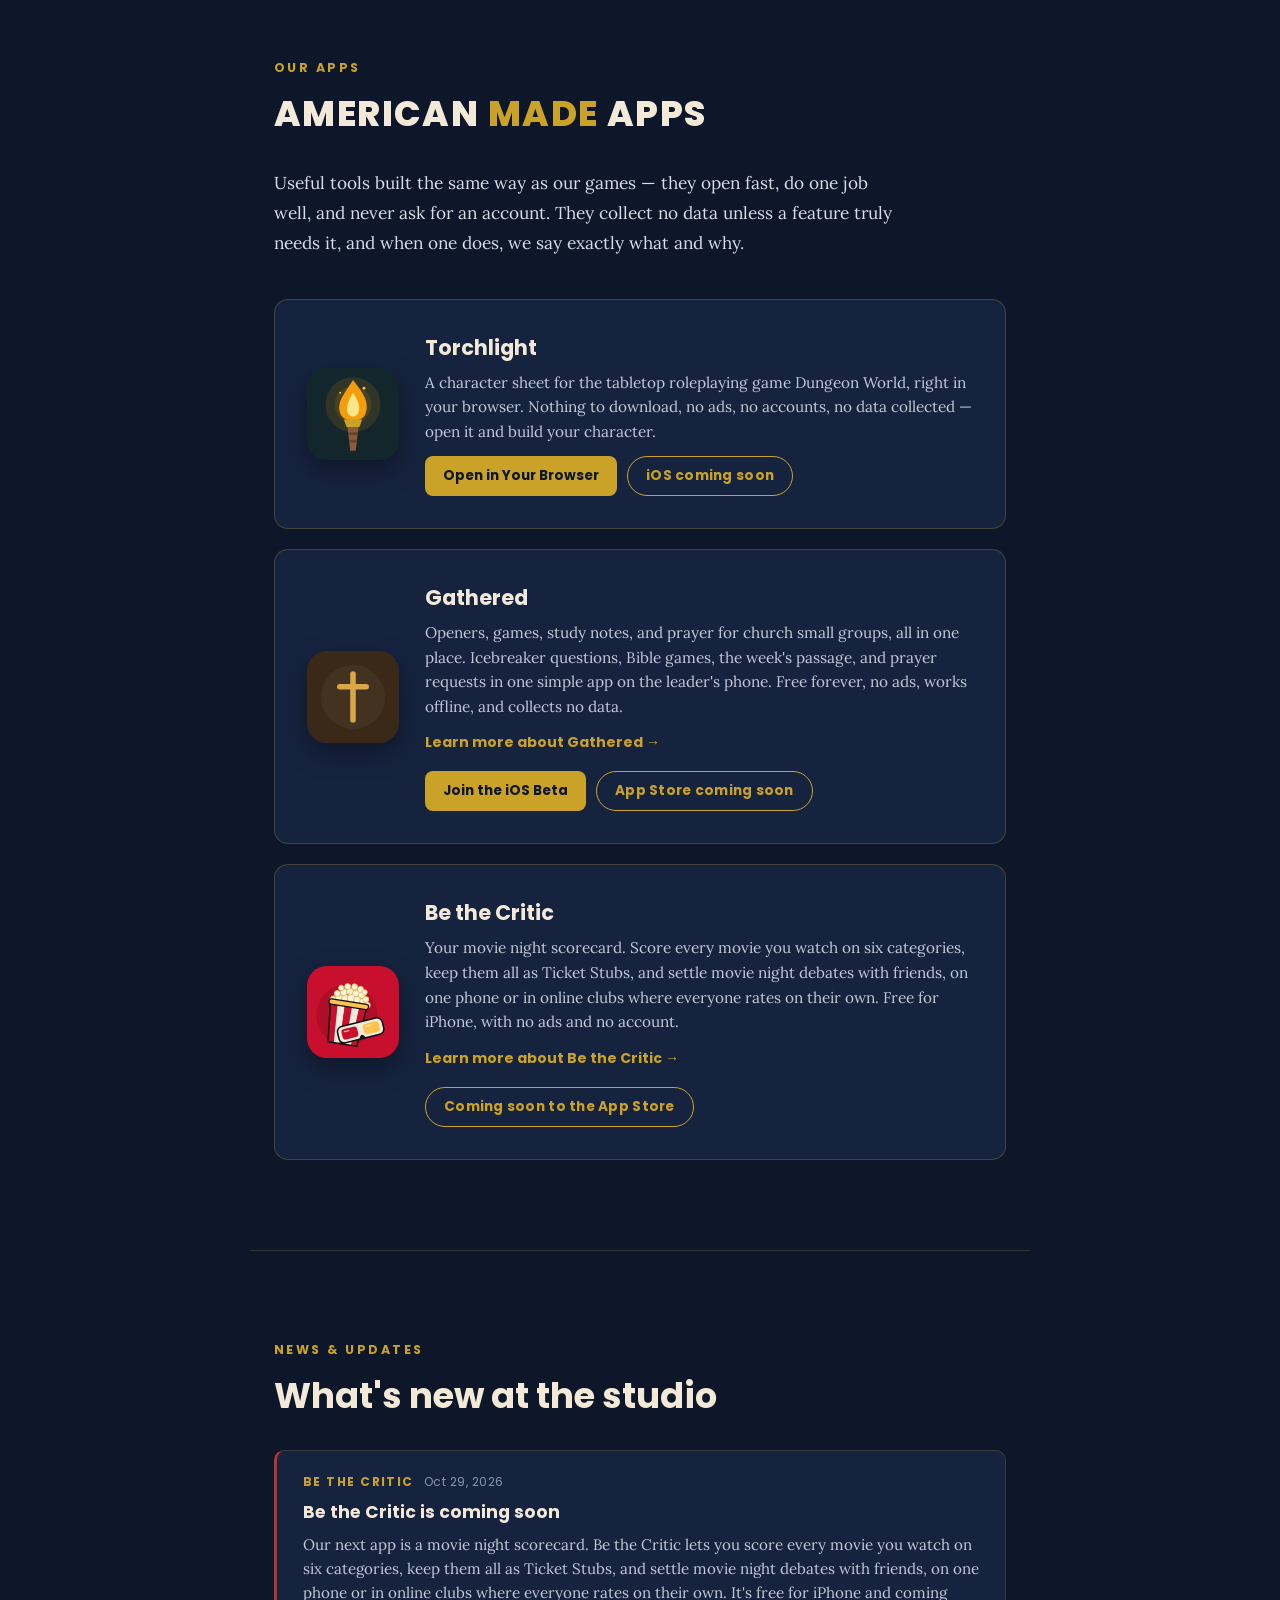
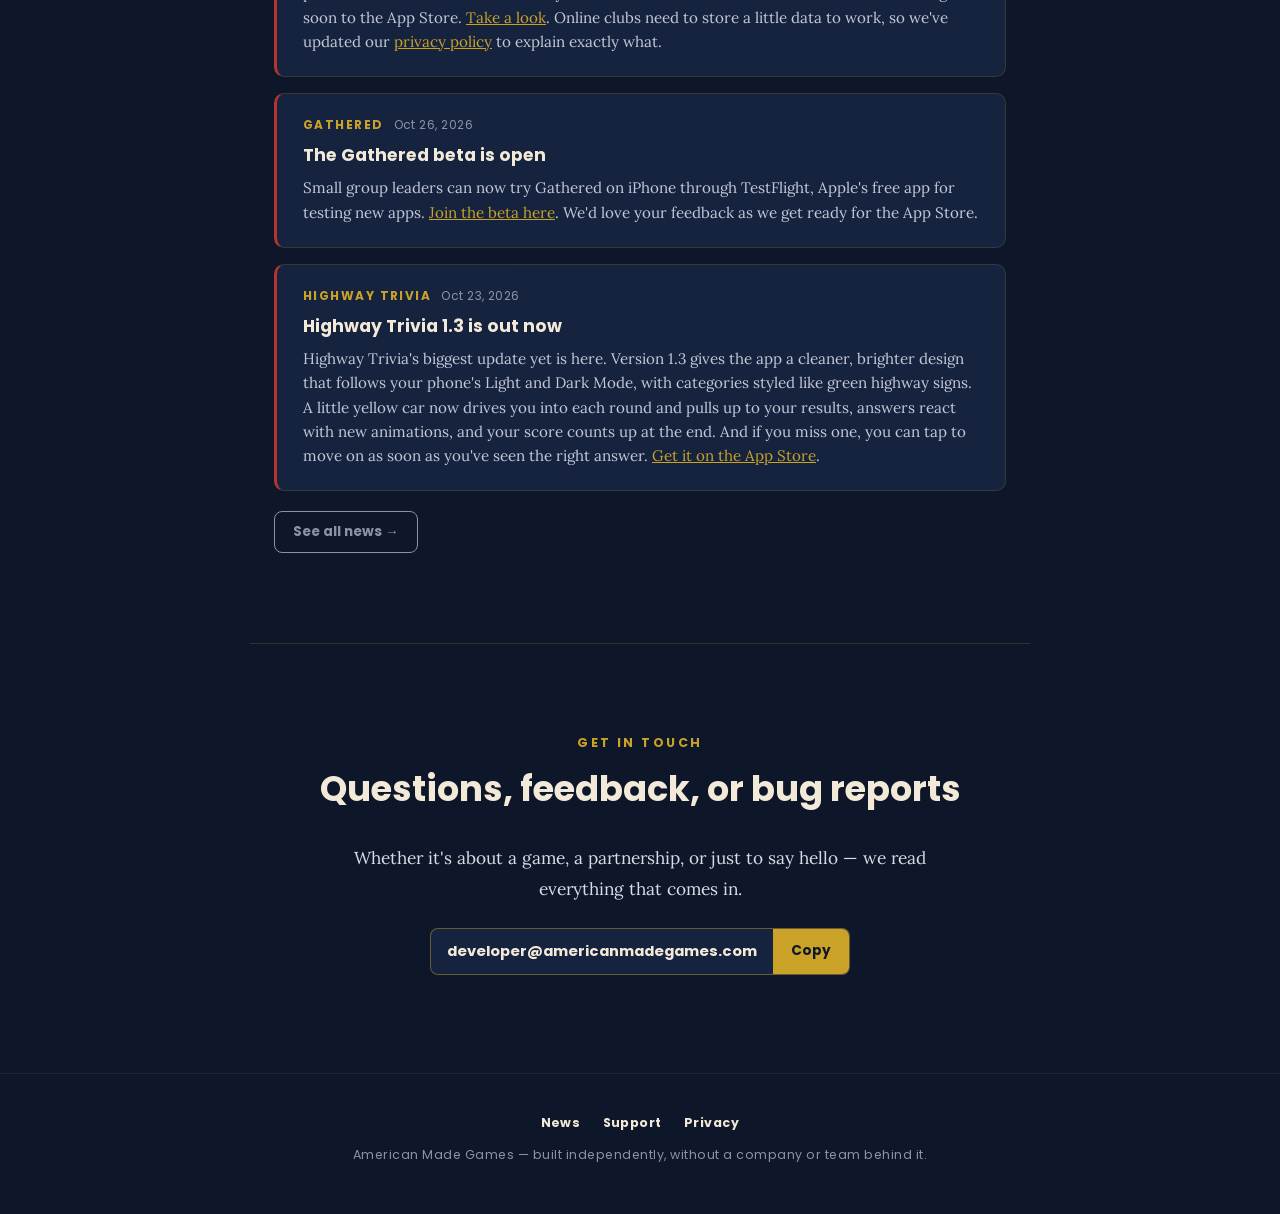
==== commit 3a423f15: "Add files via upload" ====
--- a/index.html
+++ b/index.html
@@ -8,449 +8,15 @@
 <link rel="icon" type="image/svg+xml" href="favicon.svg">
 <link rel="icon" type="image/png" sizes="32x32" href="favicon-32.png">
 <link rel="apple-touch-icon" href="apple-touch-icon.png">
-<style>
-@import url('https://fonts.googleapis.com/css2?family=Poppins:wght@400;500;700;800&family=Lora:ital,wght@0,400;0,500;1,400&display=swap');
-
-:root {
-  --navy: #16233F;
-  --navy-deep: #0E1729;
-  --crimson: #B4342E;
-  --gold: #C9A227;
-  --parchment: #F2E9D8;
-  --grey: #8A93A6;
-}
-
-* { box-sizing: border-box; }
-
-html { scroll-behavior: smooth; }
-
-body {
-  margin: 0;
-  font-family: 'Lora', serif;
-  background: var(--navy-deep);
-  color: var(--parchment);
-}
-
-/* ---------- HERO ---------- */
-.hero {
-  min-height: 100svh;
-  display: flex;
-  flex-direction: column;
-  align-items: center;
-  justify-content: center;
-  text-align: center;
-  position: relative;
-  padding: 40px 24px;
-  background: radial-gradient(ellipse at 50% 30%, var(--navy) 0%, var(--navy-deep) 72%);
-  overflow: hidden;
-}
-
-.star-field {
-  position: absolute;
-  inset: 0;
-  pointer-events: none;
-  opacity: 0.5;
-}
-
-.shield {
-  width: min(46vw, 210px);
-  margin-bottom: 22px;
-  filter: drop-shadow(0 18px 40px rgba(0,0,0,0.45));
-}
-
-.wordmark {
-  font-family: 'Poppins', sans-serif;
-  font-weight: 800;
-  font-size: clamp(1.8rem, 6vw, 3.1rem);
-  letter-spacing: 0.04em;
-  color: var(--parchment);
-  margin: 0;
-  text-transform: uppercase;
-  line-height: 1.05;
-}
-
-.wordmark span {
-  color: var(--gold);
-}
-
-.tagline {
-  font-family: 'Lora', serif;
-  font-style: italic;
-  font-size: clamp(1rem, 2.4vw, 1.25rem);
-  color: var(--grey);
-  margin: 18px 0 0;
-  max-width: 480px;
-}
-
-.hero-stripes {
-  display: flex;
-  gap: 8px;
-  margin-top: 30px;
-}
-.hero-stripes span {
-  width: 46px;
-  height: 6px;
-  border-radius: 3px;
-}
-.hero-stripes span:nth-child(odd) { background: var(--crimson); }
-.hero-stripes span:nth-child(even) { background: var(--gold); }
-
-.scroll-cue {
-  margin-top: 46px;
-  color: var(--grey);
-  font-family: 'Poppins', sans-serif;
-  font-size: 0.72rem;
-  letter-spacing: 0.15em;
-  text-transform: uppercase;
-  display: flex;
-  flex-direction: column;
-  align-items: center;
-  gap: 8px;
-  animation: bob 2.2s ease-in-out infinite;
-}
-.scroll-cue svg { width: 16px; height: 16px; }
-@keyframes bob {
-  0%, 100% { transform: translateY(0); }
-  50% { transform: translateY(8px); }
-}
-
-/* ---------- SECTIONS ---------- */
-section {
-  max-width: 780px;
-  margin: 0 auto;
-  padding: 90px 24px;
-}
-
-.section-label {
-  font-family: 'Poppins', sans-serif;
-  font-weight: 700;
-  font-size: 0.78rem;
-  letter-spacing: 0.2em;
-  text-transform: uppercase;
-  color: var(--gold);
-  margin: 0 0 10px;
-}
-
-h2 {
-  font-family: 'Poppins', sans-serif;
-  font-weight: 700;
-  font-size: clamp(1.6rem, 4vw, 2.2rem);
-  color: var(--parchment);
-  margin: 0 0 28px;
-}
-
-.lede {
-  font-size: 1.08rem;
-  line-height: 1.75;
-  color: #D8DCE6;
-  max-width: 620px;
-}
-
-/* ---------- GAME CARD ---------- */
-.game-card {
-  margin-top: 40px;
-  background: var(--navy);
-  border: 1px solid rgba(201,162,39,0.25);
-  border-radius: 14px;
-  padding: 32px;
-  display: flex;
-  gap: 26px;
-  align-items: center;
-}
-.game-card + .game-card { margin-top: 20px; }
-
-.game-icon {
-  width: 92px;
-  height: 92px;
-  border-radius: 20px;
-  flex-shrink: 0;
-  box-shadow: 0 10px 26px rgba(0,0,0,0.35);
-}
-
-.game-info h3 {
-  font-family: 'Poppins', sans-serif;
-  font-weight: 700;
-  font-size: 1.3rem;
-  margin: 0 0 8px;
-  color: var(--parchment);
-}
-
-.game-info p {
-  margin: 0 0 12px;
-  color: #C3C8D6;
-  font-size: 0.96rem;
-  line-height: 1.6;
-}
-
-.badge {
-  display: inline-block;
-  font-family: 'Poppins', sans-serif;
-  font-size: 0.85rem;
-  font-weight: 700;
-  letter-spacing: 0.02em;
-  color: var(--gold);
-  border: 1px solid var(--gold);
-  border-radius: 20px;
-  padding: 9px 18px; /* + 1px border = same height as .store-btn */
-}
-
-.store-row {
-  display: flex;
-  flex-wrap: wrap;
-  align-items: center;
-  gap: 10px;
-  margin-top: 4px;
-}
-
-.store-btn {
-  display: inline-block;
-  background: var(--gold);
-  color: var(--navy-deep);
-  font-family: 'Poppins', sans-serif;
-  font-weight: 700;
-  font-size: 0.85rem;
-  text-decoration: none;
-  padding: 10px 18px;
-  border-radius: 8px;
-}
-
-button.store-btn {
-  border: none;
-  cursor: pointer;
-}
-
-.store-btn--muted {
-  background: transparent;
-  color: var(--grey);
-  border: 1px solid var(--grey) !important;
-}
-.store-btn--muted:hover { color: var(--parchment); border-color: var(--parchment) !important; }
-
-/* ---------- ANDROID NOTE POPUP ---------- */
-.note-dialog {
-  max-width: 460px;
-  width: calc(100% - 32px);
-  background: var(--navy);
-  color: var(--parchment);
-  border: 1px solid rgba(201,162,39,0.4);
-  border-radius: 14px;
-  padding: 30px 28px 26px;
-  box-shadow: 0 24px 60px rgba(0,0,0,0.55);
-}
-.note-dialog::backdrop { background: rgba(14,23,41,0.75); }
-.note-dialog h3 {
-  font-family: 'Poppins', sans-serif;
-  font-weight: 700;
-  font-size: 1.25rem;
-  margin: 0 0 14px;
-}
-.note-dialog p:not(.section-label) {
-  color: #C3C8D6;
-  font-size: 0.96rem;
-  line-height: 1.65;
-  margin: 0 0 14px;
-}
-.note-actions { margin: 8px 0 0; display: flex; flex-wrap: wrap; justify-content: flex-end; gap: 10px; }
-
-.learn-more {
-  display: inline-block;
-  margin: 0 0 14px;
-  font-family: 'Poppins', sans-serif;
-  font-weight: 600;
-  font-size: 0.88rem;
-  color: var(--gold);
-  text-decoration: none;
-}
-.learn-more:hover { color: var(--parchment); text-decoration: underline; }
-
-@media (max-width: 560px) {
-  .game-card { flex-direction: column; text-align: center; padding: 26px 18px; }
-  /* buttons stay side by side on phones: two equal columns */
-  .store-row {
-    display: grid;
-    grid-template-columns: 1fr 1fr;
-    gap: 8px;
-    width: 100%;
-    align-items: stretch;
-  }
-  .store-row > * { margin: 0; align-self: stretch; }
-  .store-row > :only-child { grid-column: 1 / -1; justify-self: center; align-self: center; }
-  .store-row .store-btn,
-  .store-row .badge {
-    display: flex;
-    align-items: center;
-    justify-content: center;
-    text-align: center;
-    min-height: 44px;
-    padding: 8px 10px;
-    font-size: 0.78rem;
-    line-height: 1.25;
-    box-sizing: border-box;
-  }
-  .email-btn { padding: 14px 18px; font-size: 0.85rem; max-width: 100%; overflow-wrap: anywhere; }
-  .news-item { padding: 20px; }
-}
-
-/* ---------- APPS ---------- */
-.apps-section { border-top: 1px solid rgba(201,162,39,0.2); }
-
-.mini-wordmark {
-  font-weight: 800;
-  text-transform: uppercase;
-  letter-spacing: 0.04em;
-}
-.mini-wordmark span { color: var(--gold); }
-
-/* ---------- NEWS ---------- */
-.news-section { border-top: 1px solid rgba(201,162,39,0.2); }
-
-.news-feed {
-  display: flex;
-  flex-direction: column;
-  gap: 16px;
-}
-
-.news-item {
-  background: var(--navy);
-  border: 1px solid rgba(201,162,39,0.18);
-  border-left: 3px solid var(--crimson);
-  border-radius: 10px;
-  padding: 22px 26px;
-}
-
-.news-meta {
-  display: flex;
-  flex-wrap: wrap;
-  align-items: center;
-  gap: 10px;
-  margin-bottom: 8px;
-  font-family: 'Poppins', sans-serif;
-  font-size: 0.75rem;
-  color: var(--grey);
-  letter-spacing: 0.04em;
-}
-
-.news-tag {
-  color: var(--gold);
-  font-weight: 700;
-  text-transform: uppercase;
-  letter-spacing: 0.12em;
-}
-
-.news-item h3 {
-  font-family: 'Poppins', sans-serif;
-  font-weight: 700;
-  font-size: 1.08rem;
-  margin: 0 0 8px;
-  color: var(--parchment);
-}
-
-.news-item p {
-  margin: 0;
-  color: #C3C8D6;
-  font-size: 0.95rem;
-  line-height: 1.6;
-}
-
-.news-item a { color: var(--gold); }
-
-.news-more {
-  display: inline-block;
-  text-decoration: none;
-  margin-top: 20px;
-  background: transparent;
-  color: var(--grey);
-  border: 1px solid var(--grey);
-  border-radius: 8px;
-  padding: 10px 18px;
-  font-family: 'Poppins', sans-serif;
-  font-weight: 700;
-  font-size: 0.85rem;
-  cursor: pointer;
-}
-.news-more:hover { color: var(--parchment); border-color: var(--parchment); }
-
-/* ---------- CONTACT ---------- */
-.contact-section {
-  text-align: center;
-  border-top: 1px solid rgba(201,162,39,0.2);
-}
-
-.email-btn {
-  display: inline-block;
-  margin-top: 10px;
-  background: var(--gold);
-  color: var(--navy-deep);
-  font-family: 'Poppins', sans-serif;
-  font-weight: 700;
-  text-decoration: none;
-  padding: 14px 30px;
-  border-radius: 8px;
-  letter-spacing: 0.03em;
-  font-size: 0.95rem;
-}
-
-/* ---------- FOOTER ---------- */
-footer {
-  text-align: center;
-  padding: 40px 24px 50px;
-  color: var(--grey);
-  font-family: 'Poppins', sans-serif;
-  font-size: 0.78rem;
-  letter-spacing: 0.04em;
-  border-top: 1px solid rgba(255,255,255,0.06);
-}
-.footer-nav { display: flex; justify-content: center; gap: 22px; margin-bottom: 14px; }
-.footer-nav a { color: var(--parchment); text-decoration: none; font-weight: 700; }
-.footer-nav a:hover { color: var(--gold); }
-
-/* ---------- COPYABLE EMAIL ---------- */
-.copy-email {
-  display: inline-flex;
-  align-items: stretch;
-  max-width: 100%;
-  margin: 10px 0 8px;
-  background: var(--navy);
-  border: 1px solid rgba(201,162,39,0.45);
-  border-radius: 8px;
-  overflow: hidden;
-  text-align: left;
-}
-.copy-email__addr {
-  padding: 12px 16px;
-  font-family: 'Poppins', sans-serif;
-  font-weight: 600;
-  font-size: 0.92rem;
-  color: var(--parchment);
-  user-select: all;
-  -webkit-user-select: all;
-  overflow-wrap: normal;
-  min-width: 0;
-  align-self: center;
-}
-.copy-btn {
-  flex-shrink: 0;
-  background: var(--gold);
-  color: var(--navy-deep);
-  border: none;
-  font-family: 'Poppins', sans-serif;
-  font-weight: 700;
-  font-size: 0.85rem;
-  padding: 0 18px;
-  min-height: 44px;
-  cursor: pointer;
-}
-.copy-btn:hover { background: #d9b23a; }
-@media (max-width: 560px) {
-  .copy-email__addr { font-size: 0.8rem; padding: 12px; }
-  .copy-btn { padding: 0 14px; }
-}
-</style>
+<link rel="preconnect" href="https://fonts.googleapis.com">
+<link rel="preconnect" href="https://fonts.gstatic.com" crossorigin>
+<link rel="stylesheet" href="https://fonts.googleapis.com/css2?family=Poppins:wght@400;500;700;800&family=Lora:ital,wght@0,400;0,500;1,400&display=swap">
+<link rel="stylesheet" href="site.css">
 </head>
 <body>
 
-<section class="hero">
-  <svg class="star-field" viewBox="0 0 400 800" xmlns="http://www.w3.org/2000/svg">
+<header class="hero">
+  <svg class="star-field" aria-hidden="true" viewBox="0 0 400 800" xmlns="http://www.w3.org/2000/svg">
     <g fill="#F2E9D8">
       <circle cx="40" cy="80" r="1.4"/><circle cx="120" cy="40" r="1"/><circle cx="200" cy="120" r="1.6"/>
       <circle cx="300" cy="60" r="1"/><circle cx="360" cy="150" r="1.3"/><circle cx="60" cy="220" r="1"/>
@@ -461,70 +27,32 @@
     </g>
   </svg>
 
-  <svg class="shield" viewBox="0 0 440 460" xmlns="http://www.w3.org/2000/svg">
-    <path d="M 220,30 L 340,65 L 340,190 Q 340,300 220,365 Q 100,300 100,190 L 100,65 Z" fill="#16233F"/>
-    <path d="M 220,30 L 340,65 L 340,190 Q 340,300 220,365 Q 100,300 100,190 L 100,65 Z" fill="none" stroke="#C9A227" stroke-width="5"/>
-    <path d="M 220,55 L 318,84 L 318,188 Q 318,282 220,338 Q 122,282 122,188 L 122,84 Z" fill="#F2E9D8"/>
-    <clipPath id="sc"><path d="M 220,55 L 318,84 L 318,188 Q 318,282 220,338 Q 122,282 122,188 L 122,84 Z"/></clipPath>
-    <g clip-path="url(#sc)">
-      <rect x="122" y="230" width="196" height="18" fill="#B4342E"/>
-      <rect x="122" y="266" width="196" height="18" fill="#B4342E"/>
-      <rect x="122" y="302" width="196" height="18" fill="#B4342E"/>
-    </g>
-    <path d="M 220,90 L 225,104 L 240,104 L 228,113 L 233,128 L 220,119 L 207,128 L 212,113 L 200,104 L 215,104 Z" fill="#16233F"/>
-    <path d="M 198,150 L 198,210 L 248,180 Z" fill="#16233F"/>
-  </svg>
+  <img class="shield" src="icons/shield.svg" alt="" width="210" height="220">
 
   <h1 class="wordmark">American <span>Made</span> Games</h1>
   <p class="tagline">Small independent studio. Straightforward games. No nonsense.</p>
 
   <div class="scroll-cue">
     Scroll
-    <svg viewBox="0 0 24 24" fill="none" stroke="currentColor" stroke-width="2"><path d="M6 9l6 6 6-6"/></svg>
+    <svg aria-hidden="true" viewBox="0 0 24 24" fill="none" stroke="currentColor" stroke-width="2"><path d="M6 9l6 6 6-6"/></svg>
   </div>
-</section>
+</header>
 
+<main>
 <section id="games">
   <p class="section-label">Our Games</p>
   <h2>What we've made so far</h2>
   <p class="lede">We build games meant to be picked up and played immediately — no accounts to create, no data collected, no ads interrupting anything. Just a game that does what it says.</p>
 
   <div class="game-card">
-    <svg class="game-icon" viewBox="0 0 1024 1024" xmlns="http://www.w3.org/2000/svg">
-      <defs>
-        <linearGradient id="bg" x1="0" y1="0" x2="0" y2="1">
-          <stop offset="0%" stop-color="#1b2540"/>
-          <stop offset="100%" stop-color="#10152a"/>
-        </linearGradient>
-        <radialGradient id="sunGlow" cx="50%" cy="50%" r="50%">
-          <stop offset="0%" stop-color="#FFD166"/>
-          <stop offset="55%" stop-color="#FF9A2E"/>
-          <stop offset="100%" stop-color="#FF7A1A"/>
-        </radialGradient>
-      </defs>
-      <rect width="1024" height="1024" fill="url(#bg)"/>
-      <circle cx="760" cy="250" r="150" fill="url(#sunGlow)"/>
-      <rect x="0" y="760" width="1024" height="264" fill="#0c1022"/>
-      <line x1="512" y1="760" x2="512" y2="1024" stroke="#f2b134" stroke-width="20" stroke-dasharray="65 55"/>
-      <g transform="translate(102,300) scale(4.1)">
-        <path d="M10,96 L10,72 Q10,60 22,60 L54,60 L70,26 Q74,19 82,19 L118,19 Q126,19 130,26 L146,60 L178,60 Q190,60 190,72 L190,96 Q190,103 182,103 L18,103 Q10,103 10,96 Z" fill="#f2b134"/>
-        <path d="M58,57 L73,29 Q76,24 82,24 L118,24 Q124,24 127,29 L142,57 Z" fill="#1b2540"/>
-        <line x1="100" y1="24" x2="100" y2="57" stroke="#f2b134" stroke-width="2.5"/>
-        <circle cx="48" cy="98" r="17" fill="#10152a"/>
-        <circle cx="48" cy="98" r="17" fill="none" stroke="#f2b134" stroke-width="2.2"/>
-        <circle cx="48" cy="98" r="6.5" fill="#7c8299"/>
-        <circle cx="152" cy="98" r="17" fill="#10152a"/>
-        <circle cx="152" cy="98" r="17" fill="none" stroke="#f2b134" stroke-width="2.2"/>
-        <circle cx="152" cy="98" r="6.5" fill="#7c8299"/>
-      </g>
-    </svg>
+    <img class="game-icon" src="icons/highway-trivia.svg" alt="" width="92" height="92">
     <div class="game-info">
       <h3>Highway Trivia</h3>
       <p>720 questions across six categories, built to be read aloud on road trips. No ads, no accounts, no data collected — pick a category and go.</p>
       <a class="learn-more" href="https://highwaytrivia.americanmadegames.com" target="_blank" rel="noopener">Learn more about Highway Trivia <span aria-hidden="true">&rarr;</span></a>
       <div class="store-row">
         <a class="store-btn" href="https://apps.apple.com/app/highway-trivia/id6814869891" target="_blank" rel="noopener">Download on the App Store</a>
-        <button class="store-btn store-btn--muted" type="button" onclick="document.getElementById('android-note').showModal()">Android: not planned</button>
+        <button class="store-btn store-btn--muted" type="button" data-open-dialog="android-note">Android: not planned</button>
       </div>
     </div>
   </div>
@@ -535,7 +63,7 @@
     <p>Google now requires every developer to verify their identity with Google before their apps can be distributed to Android devices — even free apps that collect nothing.</p>
     <p>That requirement goes against what this studio stands for, and we can't reconcile the two. So no Android version is planned. If those rules change in the future, we'll take another look.</p>
     <div class="note-actions">
-      <button class="store-btn" type="button" onclick="document.getElementById('android-note').close()">Got it</button>
+      <button class="store-btn" type="button" data-close-dialog>Got it</button>
     </div>
   </dialog>
 </section>
@@ -546,19 +74,7 @@
   <p class="lede">Useful tools built the same way as our games — they open fast, do one job well, and never ask for an account. They collect no data unless a feature truly needs it, and when one does, we say exactly what and why.</p>
 
   <div class="game-card">
-    <svg class="game-icon" viewBox="0 0 100 100" xmlns="http://www.w3.org/2000/svg">
-      <rect width="100" height="100" fill="#12262c"/>
-      <circle cx="50" cy="40" r="30" fill="#f59e0b" fill-opacity="0.13"/>
-      <circle cx="50" cy="40" r="20" fill="#f59e0b" fill-opacity="0.12"/>
-      <path d="M50 13 C61 27 69 38 63 51 C59 59 41 59 37 51 C31 38 40 29 50 13 Z" fill="#f59e0b"/>
-      <path d="M50 27 C56 36 59 44 55 50 C52 54 48 54 45 50 C41 44 45 36 50 27 Z" fill="#fde68a"/>
-      <circle cx="62" cy="22" r="1.6" fill="#fbbf24"/>
-      <circle cx="36" cy="27" r="1.1" fill="#fbbf24"/>
-      <path d="M40 56 H60 L57 64 H43 Z" fill="#c9a227"/>
-      <path d="M44 64 H56 L53 90 H47 Z" fill="#8a5a3c"/>
-      <rect x="44.5" y="70" width="11" height="3" fill="#6b4329"/>
-      <rect x="45.5" y="78" width="9" height="3" fill="#6b4329"/>
-    </svg>
+    <img class="game-icon" src="icons/torchlight.svg" alt="" width="92" height="92">
     <div class="game-info">
       <h3>Torchlight</h3>
       <p>A character sheet for the tabletop roleplaying game Dungeon World, right in your browser. Nothing to download, no ads, no accounts, no data collected — open it and build your character.</p>
@@ -570,14 +86,7 @@
   </div>
 
   <div class="game-card">
-    <svg class="game-icon" viewBox="0 0 1024 1024" xmlns="http://www.w3.org/2000/svg" role="img" aria-label="Gathered app icon">
-      <rect width="1024" height="1024" fill="#3A2819"/>
-      <circle cx="512" cy="512" r="356" fill="#443221"/>
-      <g stroke="#D8A748" stroke-width="62" stroke-linecap="round">
-        <line x1="512" y1="256" x2="512" y2="768"/>
-        <line x1="365" y1="397" x2="659" y2="397"/>
-      </g>
-    </svg>
+    <img class="game-icon" src="icons/gathered.svg" alt="" width="92" height="92">
     <div class="game-info">
       <h3>Gathered</h3>
       <p>Openers, games, study notes, and prayer for church small groups, all in one place. Icebreaker questions, Bible games, the week's passage, and prayer requests in one simple app on the leader's phone. Free forever, no ads, works offline, and collects no data.</p>
@@ -588,8 +97,9 @@
       </div>
     </div>
   </div>
+
   <div class="game-card">
-    <svg class="game-icon" viewBox="0 0 120 120" xmlns="http://www.w3.org/2000/svg" role="img" aria-label="Be the Critic app icon"><rect width="120" height="120" rx="0" fill="#C8102E"></rect><circle cx="52" cy="64" r="40" fill="#A50D26" opacity=".7"></circle><g transform="translate(4 0) rotate(9 46 78)"><g fill="#FFF6D6" stroke="#E2B86A" stroke-width="1"><circle cx="25" cy="46" r="4"></circle><circle cx="32" cy="43" r="4.5"></circle><circle cx="40" cy="42" r="4.5"></circle><circle cx="48" cy="41" r="5"></circle><circle cx="56" cy="42" r="4.5"></circle><circle cx="64" cy="43" r="4.5"></circle><circle cx="70" cy="47" r="4"></circle><circle cx="29" cy="38" r="4"></circle><circle cx="37" cy="35" r="4.5"></circle><circle cx="45" cy="33" r="4.5"></circle><circle cx="53" cy="34" r="4.5"></circle><circle cx="61" cy="35" r="4.5"></circle><circle cx="67" cy="40" r="4"></circle><circle cx="41" cy="27" r="4"></circle><circle cx="50" cy="26" r="4"></circle><circle cx="58" cy="28" r="4"></circle><circle cx="33" cy="30" r="3.5"></circle><circle cx="64" cy="31" r="3.5"></circle></g><g fill="#FFC24A"><circle cx="36" cy="40" r="1.3"></circle><circle cx="52" cy="30" r="1.3"></circle><circle cx="60" cy="40" r="1.3"></circle><circle cx="44" cy="36" r="1.3"></circle><circle cx="66" cy="45" r="1.3"></circle></g><polygon points="22,50 31.6,50 34.6,102 27,102" fill="#C8102E"></polygon><polygon points="31.6,50 41.2,50 42.2,102 34.6,102" fill="#F3EBDD"></polygon><polygon points="41.2,50 50.8,50 49.8,102 42.2,102" fill="#C8102E"></polygon><polygon points="50.8,50 60.4,50 57.4,102 49.8,102" fill="#F3EBDD"></polygon><polygon points="60.4,50 70,50 65,102 57.4,102" fill="#C8102E"></polygon><polygon points="22,50 70,50 65,102 27,102" fill="none" stroke="#0E0E10" stroke-width="2" stroke-linejoin="round"></polygon><rect x="20" y="46" width="52" height="7" rx="3" fill="#FFC24A" stroke="#0E0E10" stroke-width="1.6"></rect></g><g transform="translate(70 84) rotate(-14) scale(1)"> <rect x="-30" y="-11" width="60" height="22" rx="7" fill="#F3EBDD" stroke="#0E0E10" stroke-width="2"></rect> <rect x="-25" y="-7" width="21" height="14" rx="4" fill="#C8102E"></rect> <rect x="4" y="-7" width="21" height="14" rx="4" fill="#FFC24A"></rect> <path d="M-4.5 11 Q0 1 4.5 11 Z" fill="#0E0E10"></path> <path d="M-21 -3.5 L-15 -3.5" stroke="#FFFFFF" stroke-width="1.8" stroke-linecap="round" opacity=".6"></path> <path d="M8 -3.5 L14 -3.5" stroke="#FFFFFF" stroke-width="1.8" stroke-linecap="round" opacity=".6"></path></g></svg>
+    <img class="game-icon" src="icons/be-the-critic.svg" alt="" width="92" height="92">
     <div class="game-info">
       <h3>Be the Critic</h3>
       <p>Your movie night scorecard. Score every movie you watch on six categories, keep them all as Ticket Stubs, and settle movie night debates with friends, on one phone or in online clubs where everyone rates on their own. Free for iPhone, with no ads and no account.</p>
@@ -604,16 +114,17 @@
 <section id="news" class="news-section">
   <p class="section-label">News &amp; Updates</p>
   <h2>What's new at the studio</h2>
-  <div id="news-feed" class="news-feed"></div>
-  <a class="news-more" href="news.html">See all news &rarr;</a>
+  <div class="news-feed" data-news-limit="3"></div>
+  <a class="outline-btn" href="news.html">See all news &rarr;</a>
 </section>
 
 <section class="contact-section">
   <p class="section-label">Get In Touch</p>
   <h2>Questions, feedback, or bug reports</h2>
-  <p class="lede" style="margin: 0 auto;">Whether it's about a game, a partnership, or just to say hello — we read everything that comes in.</p>
-  <div><div class="copy-email"><span class="copy-email__addr">developer@<wbr>americanmadegames.com</span><button type="button" class="copy-btn" data-copy="developer@americanmadegames.com">Copy</button></div></div>
+  <p class="lede">Whether it's about a game, a partnership, or just to say hello — we read everything that comes in.</p>
+  <div class="copy-email"><span class="copy-email__addr">developer@<wbr>americanmadegames.com</span><button type="button" class="copy-btn" data-copy="developer@americanmadegames.com">Copy</button></div>
 </section>
+</main>
 
 <footer>
   <nav class="footer-nav"><a href="news.html">News</a><a href="support.html">Support</a><a href="privacy.html">Privacy</a></nav>
@@ -622,47 +133,6 @@
 
 <!-- News posts live in news.js — edit them there -->
 <script src="news.js"></script>
-<script>
-  renderNews('news-feed', 3); // newest 3 on the homepage
-
-  // Close popups when clicking the dimmed area outside them
-  document.querySelectorAll('.note-dialog').forEach(function (d) {
-    d.addEventListener('click', function (e) {
-      if (e.target === d) d.close();
-    });
-  });
-</script>
-
-
-<script>
-  // Copy-to-clipboard for email addresses
-  document.querySelectorAll('.copy-btn').forEach(function (btn) {
-    btn.addEventListener('click', function () {
-      var text = btn.getAttribute('data-copy');
-      function done(ok) {
-        btn.textContent = ok ? 'Copied!' : 'Select & copy';
-        if (!ok) {
-          var addr = btn.parentNode.querySelector('.copy-email__addr');
-          var r = document.createRange(); r.selectNodeContents(addr);
-          var s = window.getSelection(); s.removeAllRanges(); s.addRange(r);
-        }
-        setTimeout(function () { btn.textContent = 'Copy'; }, 2000);
-      }
-      function fallback() {
-        try {
-          var t = document.createElement('textarea');
-          t.value = text; t.setAttribute('readonly', ''); t.style.position = 'fixed'; t.style.opacity = '0';
-          document.body.appendChild(t); t.select();
-          var ok = document.execCommand('copy');
-          document.body.removeChild(t); done(ok);
-        } catch (e) { done(false); }
-      }
-      if (navigator.clipboard && window.isSecureContext) {
-        navigator.clipboard.writeText(text).then(function () { done(true); }, fallback);
-      } else { fallback(); }
-    });
-  });
-</script>
-
+<script src="site.js"></script>
 </body>
 </html>
--- a/site.css
+++ b/site.css
@@ -0,0 +1,565 @@
+/* ============================================================
+   AMERICAN MADE GAMES — SHARED STYLES
+   Used by every page. Sections are labelled by where they're used.
+   ============================================================ */
+
+:root {
+  --navy: #16233F;
+  --navy-deep: #0E1729;
+  --crimson: #B4342E;
+  --gold: #C9A227;
+  --gold-hover: #D9B23A;
+  --parchment: #F2E9D8;
+  --grey: #8A93A6;
+  --text: #C3C8D6;
+  --text-bright: #D8DCE6;
+  --rule: rgba(201,162,39,0.2);
+}
+
+* { box-sizing: border-box; }
+
+html { scroll-behavior: smooth; }
+
+body {
+  margin: 0;
+  font-family: 'Lora', serif;
+  background: var(--navy-deep);
+  color: var(--parchment);
+}
+
+/* ---------- SECTIONS ---------- */
+section {
+  max-width: 780px;
+  margin: 0 auto;
+  padding: 90px 24px;
+}
+
+/* Inner pages sit under the top bar, so they need less space above */
+section.page { padding-top: 70px; }
+
+.section-label {
+  font-family: 'Poppins', sans-serif;
+  font-weight: 700;
+  font-size: 0.78rem;
+  line-height: normal;
+  letter-spacing: 0.2em;
+  text-transform: uppercase;
+  color: var(--gold);
+  margin: 0 0 10px;
+}
+
+h1,
+h2 {
+  font-family: 'Poppins', sans-serif;
+  font-weight: 700;
+  font-size: clamp(1.6rem, 4vw, 2.2rem);
+  color: var(--parchment);
+}
+h1 { margin: 0 0 12px; }
+h2 { margin: 0 0 28px; }
+
+.lede {
+  font-size: 1.08rem;
+  line-height: 1.75;
+  color: var(--text-bright);
+  max-width: 620px;
+  margin: 0 0 32px;
+}
+
+/* ---------- BUTTONS ---------- */
+.store-btn {
+  display: inline-block;
+  background: var(--gold);
+  color: var(--navy-deep);
+  font-family: 'Poppins', sans-serif;
+  font-weight: 700;
+  font-size: 0.85rem;
+  text-decoration: none;
+  padding: 10px 18px;
+  border: none;
+  border-radius: 8px;
+  cursor: pointer;
+}
+
+.store-btn--muted {
+  background: transparent;
+  color: var(--grey);
+  border: 1px solid var(--grey);
+}
+.store-btn--muted:hover { color: var(--parchment); border-color: var(--parchment); }
+
+/* Outlined secondary link: "See all news", "Back to the homepage" */
+.outline-btn {
+  display: inline-block;
+  margin-top: 28px;
+  background: transparent;
+  color: var(--grey);
+  border: 1px solid var(--grey);
+  border-radius: 8px;
+  padding: 10px 18px;
+  font-family: 'Poppins', sans-serif;
+  font-weight: 700;
+  font-size: 0.85rem;
+  text-decoration: none;
+}
+.outline-btn:hover { color: var(--parchment); border-color: var(--parchment); }
+
+/* ---------- COPYABLE EMAIL ---------- */
+.copy-email {
+  display: flex;
+  width: fit-content;
+  max-width: 100%;
+  margin: 24px 0 8px;
+  background: var(--navy);
+  border: 1px solid rgba(201,162,39,0.45);
+  border-radius: 8px;
+  overflow: hidden;
+  text-align: left;
+}
+.copy-email__addr {
+  padding: 12px 16px;
+  font-family: 'Poppins', sans-serif;
+  font-weight: 700;
+  font-size: 0.92rem;
+  color: var(--parchment);
+  user-select: all;
+  -webkit-user-select: all;
+  min-width: 0;
+  align-self: center;
+}
+.copy-btn {
+  flex-shrink: 0;
+  background: var(--gold);
+  color: var(--navy-deep);
+  border: none;
+  font-family: 'Poppins', sans-serif;
+  font-weight: 700;
+  font-size: 0.85rem;
+  padding: 0 18px;
+  min-height: 44px;
+  cursor: pointer;
+}
+.copy-btn:hover { background: var(--gold-hover); }
+
+/* ---------- NEWS (homepage + news page) ---------- */
+.news-feed {
+  display: flex;
+  flex-direction: column;
+  gap: 16px;
+}
+
+.news-item {
+  background: var(--navy);
+  border: 1px solid rgba(201,162,39,0.18);
+  border-left: 3px solid var(--crimson);
+  border-radius: 10px;
+  padding: 22px 26px;
+}
+
+.news-meta {
+  display: flex;
+  flex-wrap: wrap;
+  align-items: center;
+  gap: 10px;
+  margin-bottom: 8px;
+  font-family: 'Poppins', sans-serif;
+  font-size: 0.75rem;
+  color: var(--grey);
+  letter-spacing: 0.04em;
+}
+
+.news-tag {
+  color: var(--gold);
+  font-weight: 700;
+  text-transform: uppercase;
+  letter-spacing: 0.12em;
+}
+
+.news-item h3 {
+  font-family: 'Poppins', sans-serif;
+  font-weight: 700;
+  font-size: 1.08rem;
+  margin: 0 0 8px;
+  color: var(--parchment);
+}
+
+.news-item p {
+  margin: 0;
+  color: var(--text);
+  font-size: 0.95rem;
+  line-height: 1.6;
+}
+
+.news-item a { color: var(--gold); }
+
+/* ---------- FOOTER ---------- */
+footer {
+  text-align: center;
+  padding: 40px 24px 50px;
+  color: var(--grey);
+  font-family: 'Poppins', sans-serif;
+  font-size: 0.78rem;
+  letter-spacing: 0.04em;
+  border-top: 1px solid rgba(255,255,255,0.06);
+}
+.footer-nav { display: flex; justify-content: center; gap: 22px; margin-bottom: 14px; }
+.footer-nav a { color: var(--parchment); text-decoration: none; font-weight: 700; }
+.footer-nav a:hover { color: var(--gold); }
+
+/* ============================================================
+   HOMEPAGE
+   ============================================================ */
+
+/* ---------- HERO ---------- */
+.hero {
+  min-height: 100svh;
+  max-width: 780px; /* matches the content column; remove to run the hero full width */
+  margin: 0 auto;
+  display: flex;
+  flex-direction: column;
+  align-items: center;
+  justify-content: center;
+  text-align: center;
+  position: relative;
+  padding: 40px 24px;
+  background: radial-gradient(ellipse at 50% 30%, var(--navy) 0%, var(--navy-deep) 72%);
+  overflow: hidden;
+}
+
+.star-field {
+  position: absolute;
+  inset: 0;
+  pointer-events: none;
+  opacity: 0.5;
+}
+
+.shield {
+  width: min(46vw, 210px);
+  height: auto;
+  margin-bottom: 22px;
+  filter: drop-shadow(0 18px 40px rgba(0,0,0,0.45));
+}
+
+.wordmark {
+  font-family: 'Poppins', sans-serif;
+  font-weight: 800;
+  font-size: clamp(1.8rem, 6vw, 3.1rem);
+  letter-spacing: 0.04em;
+  color: var(--parchment);
+  margin: 0;
+  text-transform: uppercase;
+  line-height: 1.05;
+}
+
+/* The gold "Made" in every American Made wordmark */
+.wordmark span,
+.mini-wordmark span,
+.brand-name span { color: var(--gold); }
+
+.mini-wordmark {
+  font-weight: 800;
+  text-transform: uppercase;
+  letter-spacing: 0.04em;
+}
+
+.tagline {
+  font-family: 'Lora', serif;
+  font-style: italic;
+  font-size: clamp(1rem, 2.4vw, 1.25rem);
+  color: var(--grey);
+  margin: 18px 0 0;
+  max-width: 480px;
+}
+
+.scroll-cue {
+  margin-top: 46px;
+  color: var(--grey);
+  font-family: 'Poppins', sans-serif;
+  font-size: 0.72rem;
+  letter-spacing: 0.15em;
+  text-transform: uppercase;
+  display: flex;
+  flex-direction: column;
+  align-items: center;
+  gap: 8px;
+  animation: bob 2.2s ease-in-out infinite;
+}
+.scroll-cue svg { width: 16px; height: 16px; }
+@keyframes bob {
+  0%, 100% { transform: translateY(0); }
+  50% { transform: translateY(8px); }
+}
+
+/* ---------- SECTION DIVIDERS ---------- */
+.apps-section,
+.news-section,
+.contact-section { border-top: 1px solid var(--rule); }
+
+.news-section .outline-btn { margin-top: 20px; }
+
+.contact-section { text-align: center; }
+.contact-section .lede,
+.contact-section .copy-email { margin-left: auto; margin-right: auto; }
+.contact-section .lede { margin-bottom: 0; }
+
+/* ---------- GAME / APP CARDS ---------- */
+.game-card {
+  margin-top: 40px;
+  background: var(--navy);
+  border: 1px solid rgba(201,162,39,0.25);
+  border-radius: 14px;
+  padding: 32px;
+  display: flex;
+  gap: 26px;
+  align-items: center;
+}
+.game-card + .game-card { margin-top: 20px; }
+
+.game-icon {
+  width: 92px;
+  height: 92px;
+  border-radius: 20px;
+  flex-shrink: 0;
+  box-shadow: 0 10px 26px rgba(0,0,0,0.35);
+}
+
+.game-info h3 {
+  font-family: 'Poppins', sans-serif;
+  font-weight: 700;
+  font-size: 1.3rem;
+  margin: 0 0 8px;
+  color: var(--parchment);
+}
+
+.game-info p {
+  margin: 0 0 12px;
+  color: var(--text);
+  font-size: 0.96rem;
+  line-height: 1.6;
+}
+
+.learn-more {
+  display: inline-block;
+  margin: 0 0 14px;
+  font-family: 'Poppins', sans-serif;
+  font-weight: 700;
+  font-size: 0.88rem;
+  color: var(--gold);
+  text-decoration: none;
+}
+.learn-more:hover { color: var(--parchment); text-decoration: underline; }
+
+.store-row {
+  display: flex;
+  flex-wrap: wrap;
+  align-items: center;
+  gap: 10px;
+  margin-top: 4px;
+}
+
+.badge {
+  display: inline-block;
+  font-family: 'Poppins', sans-serif;
+  font-size: 0.85rem;
+  font-weight: 700;
+  letter-spacing: 0.02em;
+  color: var(--gold);
+  border: 1px solid var(--gold);
+  border-radius: 20px;
+  padding: 9px 18px; /* + 1px border = same height as .store-btn */
+}
+
+/* ---------- ANDROID NOTE POPUP ---------- */
+.note-dialog {
+  max-width: 460px;
+  width: calc(100% - 32px);
+  background: var(--navy);
+  color: var(--parchment);
+  border: 1px solid rgba(201,162,39,0.4);
+  border-radius: 14px;
+  padding: 30px 28px 26px;
+  box-shadow: 0 24px 60px rgba(0,0,0,0.55);
+}
+.note-dialog::backdrop { background: rgba(14,23,41,0.75); }
+.note-dialog h3 {
+  font-family: 'Poppins', sans-serif;
+  font-weight: 700;
+  font-size: 1.25rem;
+  margin: 0 0 14px;
+}
+.note-dialog p:not(.section-label) {
+  color: var(--text);
+  font-size: 0.96rem;
+  line-height: 1.65;
+  margin: 0 0 14px;
+}
+.note-actions { margin: 8px 0 0; display: flex; flex-wrap: wrap; justify-content: flex-end; gap: 10px; }
+
+/* ============================================================
+   INNER PAGES (news, privacy, support)
+   ============================================================ */
+
+/* ---------- TOP BAR ---------- */
+.topbar {
+  background: radial-gradient(ellipse at 50% 0%, var(--navy) 0%, var(--navy-deep) 80%);
+  border-bottom: 1px solid var(--rule);
+}
+.topbar-inner {
+  max-width: 780px;
+  margin: 0 auto;
+  padding: 22px 24px;
+  display: flex;
+  align-items: center;
+  justify-content: space-between;
+  gap: 16px;
+}
+.brand {
+  display: flex;
+  align-items: center;
+  gap: 12px;
+  text-decoration: none;
+}
+.brand img { width: 40px; height: 42px; flex-shrink: 0; }
+.brand-name {
+  font-family: 'Poppins', sans-serif;
+  font-weight: 800;
+  font-size: 1.05rem;
+  letter-spacing: 0.04em;
+  text-transform: uppercase;
+  color: var(--parchment);
+  line-height: 1.1;
+}
+.home-link {
+  font-family: 'Poppins', sans-serif;
+  font-weight: 700;
+  font-size: 0.8rem;
+  color: var(--grey);
+  text-decoration: none;
+  white-space: nowrap;
+}
+.home-link:hover { color: var(--parchment); }
+
+/* ---------- DOCUMENT PAGES (privacy, support) ----------
+   :where() keeps these plain-element rules low-priority, so any
+   class (.section-label, .lede, .outline-btn...) overrides them
+   without needing extra ".doc .x" rules. */
+:where(.doc) h2 {
+  font-size: 1.25rem;
+  margin: 44px 0 12px;
+}
+:where(.doc) h3 {
+  font-family: 'Poppins', sans-serif;
+  font-weight: 700;
+  font-size: 1rem;
+  color: var(--gold);
+  margin: 26px 0 8px;
+}
+:where(.doc) p,
+:where(.doc) li {
+  color: var(--text);
+  font-size: 1rem;
+  line-height: 1.7;
+}
+:where(.doc) p { margin: 0 0 14px; }
+:where(.doc) ul { margin: 0 0 14px; padding-left: 22px; }
+:where(.doc) li { margin-bottom: 6px; }
+:where(.doc) a { color: var(--gold); }
+:where(.doc) strong { color: var(--parchment); }
+
+.updated {
+  font-family: 'Poppins', sans-serif;
+  font-size: 0.78rem;
+  color: var(--grey);
+  letter-spacing: 0.04em;
+  margin: -18px 0 30px;
+}
+
+.promise {
+  background: var(--navy);
+  border: 1px solid rgba(201,162,39,0.25);
+  border-left: 3px solid var(--gold);
+  border-radius: 10px;
+  padding: 20px 24px;
+  margin: 0 0 10px;
+}
+.promise p { margin: 0; color: var(--parchment); font-size: 1.05rem; }
+
+.product {
+  display: flex;
+  align-items: center;
+  gap: 14px;
+  margin: 46px 0 6px;
+}
+.product img { width: 44px; height: 44px; border-radius: 10px; flex-shrink: 0; }
+.product h2 { margin: 0; }
+
+.status {
+  font-family: 'Poppins', sans-serif;
+  font-size: 0.7rem;
+  font-weight: 700;
+  color: var(--gold);
+  border: 1px solid var(--gold);
+  border-radius: 20px;
+  padding: 3px 10px;
+  white-space: nowrap;
+}
+
+/* ---------- FAQ (support) ---------- */
+details {
+  background: var(--navy);
+  border: 1px solid rgba(201,162,39,0.18);
+  border-radius: 10px;
+  margin: 10px 0;
+}
+summary {
+  cursor: pointer;
+  padding: 16px 20px;
+  font-family: 'Poppins', sans-serif;
+  font-weight: 700;
+  font-size: 0.95rem;
+  color: var(--parchment);
+  list-style: none;
+  display: flex;
+  justify-content: space-between;
+  gap: 12px;
+}
+summary::-webkit-details-marker { display: none; }
+summary::after { content: '+'; color: var(--gold); font-size: 1.1rem; line-height: 1; }
+details[open] summary::after { content: '\2212'; }
+details .answer { padding: 0 20px 16px; }
+details .answer p:last-child { margin-bottom: 0; }
+
+.verse { font-style: italic; color: var(--grey); }
+
+/* ============================================================
+   PHONES
+   ============================================================ */
+@media (max-width: 560px) {
+  .news-item { padding: 20px; }
+  .brand-name { font-size: 0.9rem; }
+  .copy-email__addr { font-size: 0.8rem; padding: 12px; }
+  .copy-btn { padding: 0 14px; }
+
+  .game-card { flex-direction: column; text-align: center; padding: 26px 18px; }
+  /* buttons stay side by side on phones: two equal columns */
+  .store-row {
+    display: grid;
+    grid-template-columns: 1fr 1fr;
+    gap: 8px;
+    width: 100%;
+    align-items: stretch;
+  }
+  .store-row > * { margin: 0; align-self: stretch; }
+  .store-row > :only-child { grid-column: 1 / -1; justify-self: center; align-self: center; }
+  .store-row .store-btn,
+  .store-row .badge {
+    display: flex;
+    align-items: center;
+    justify-content: center;
+    text-align: center;
+    min-height: 44px;
+    padding: 8px 10px;
+    font-size: 0.78rem;
+    line-height: 1.25;
+  }
+}
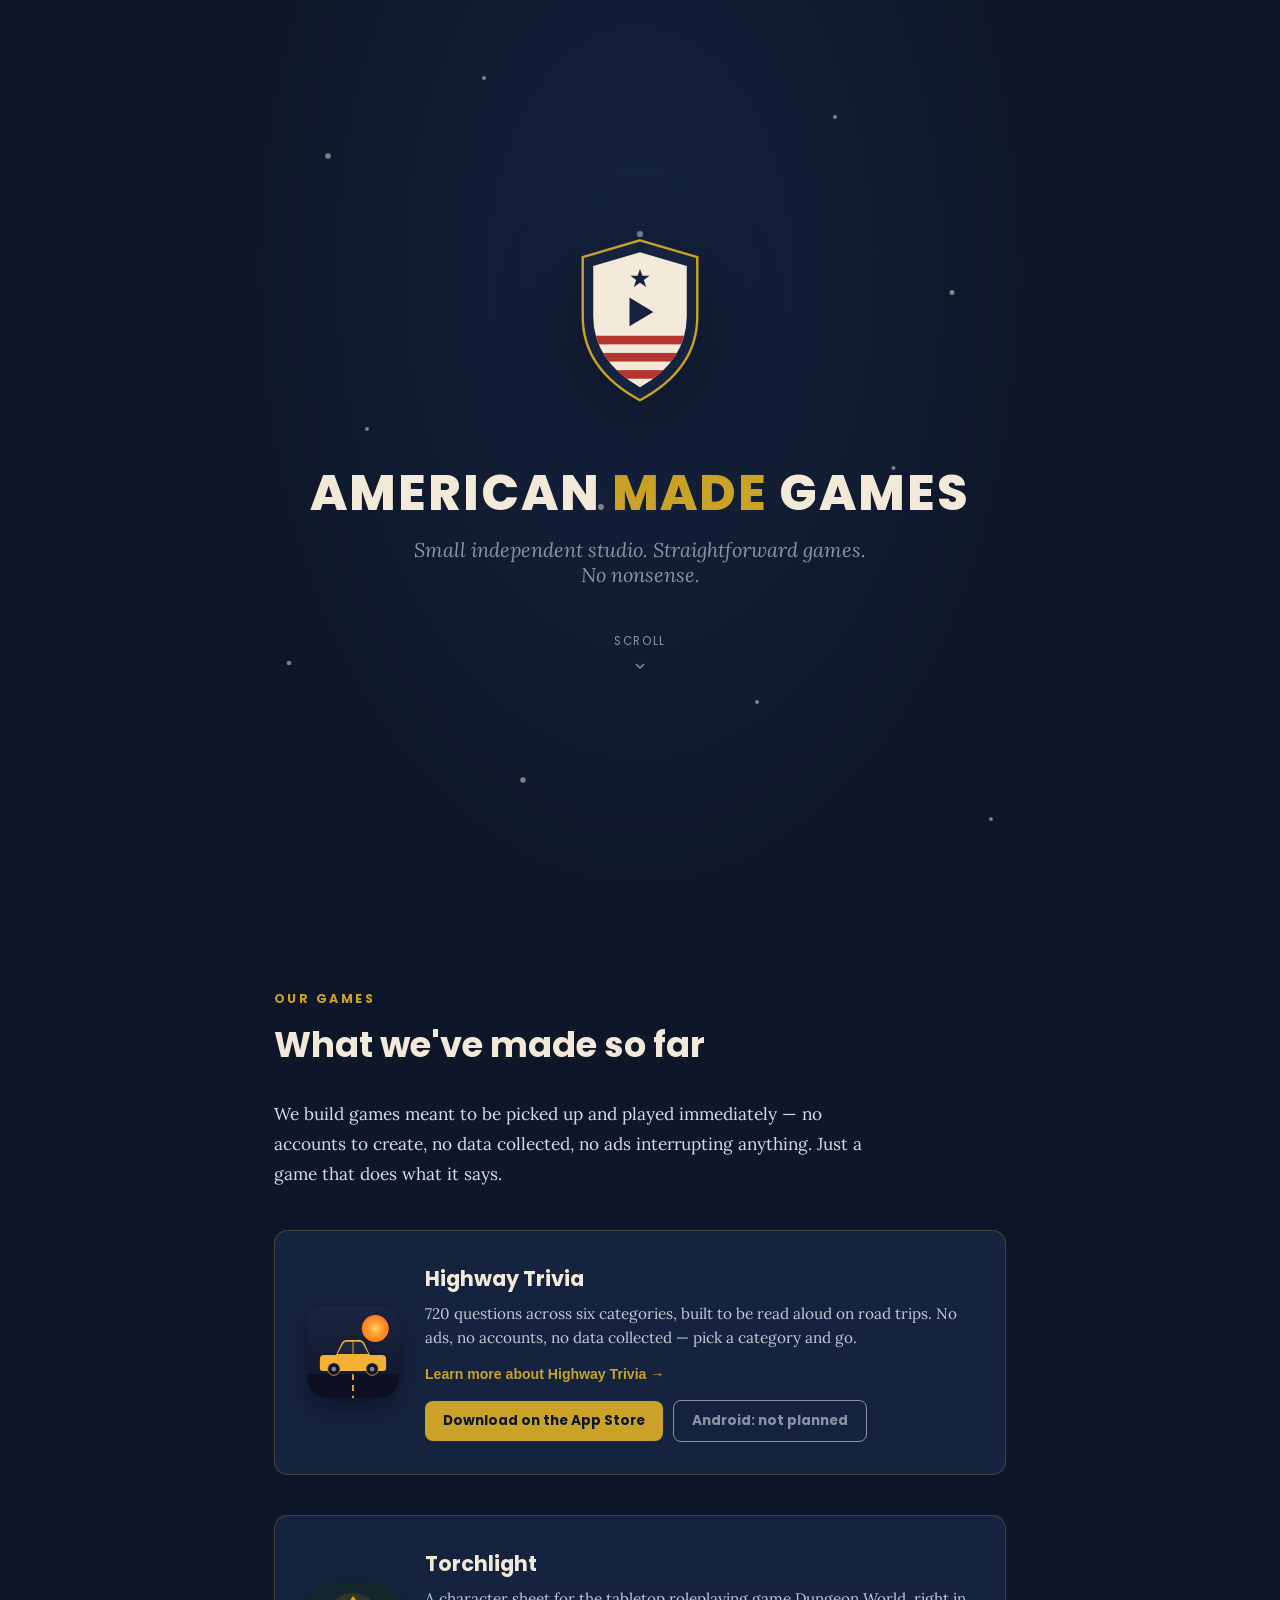
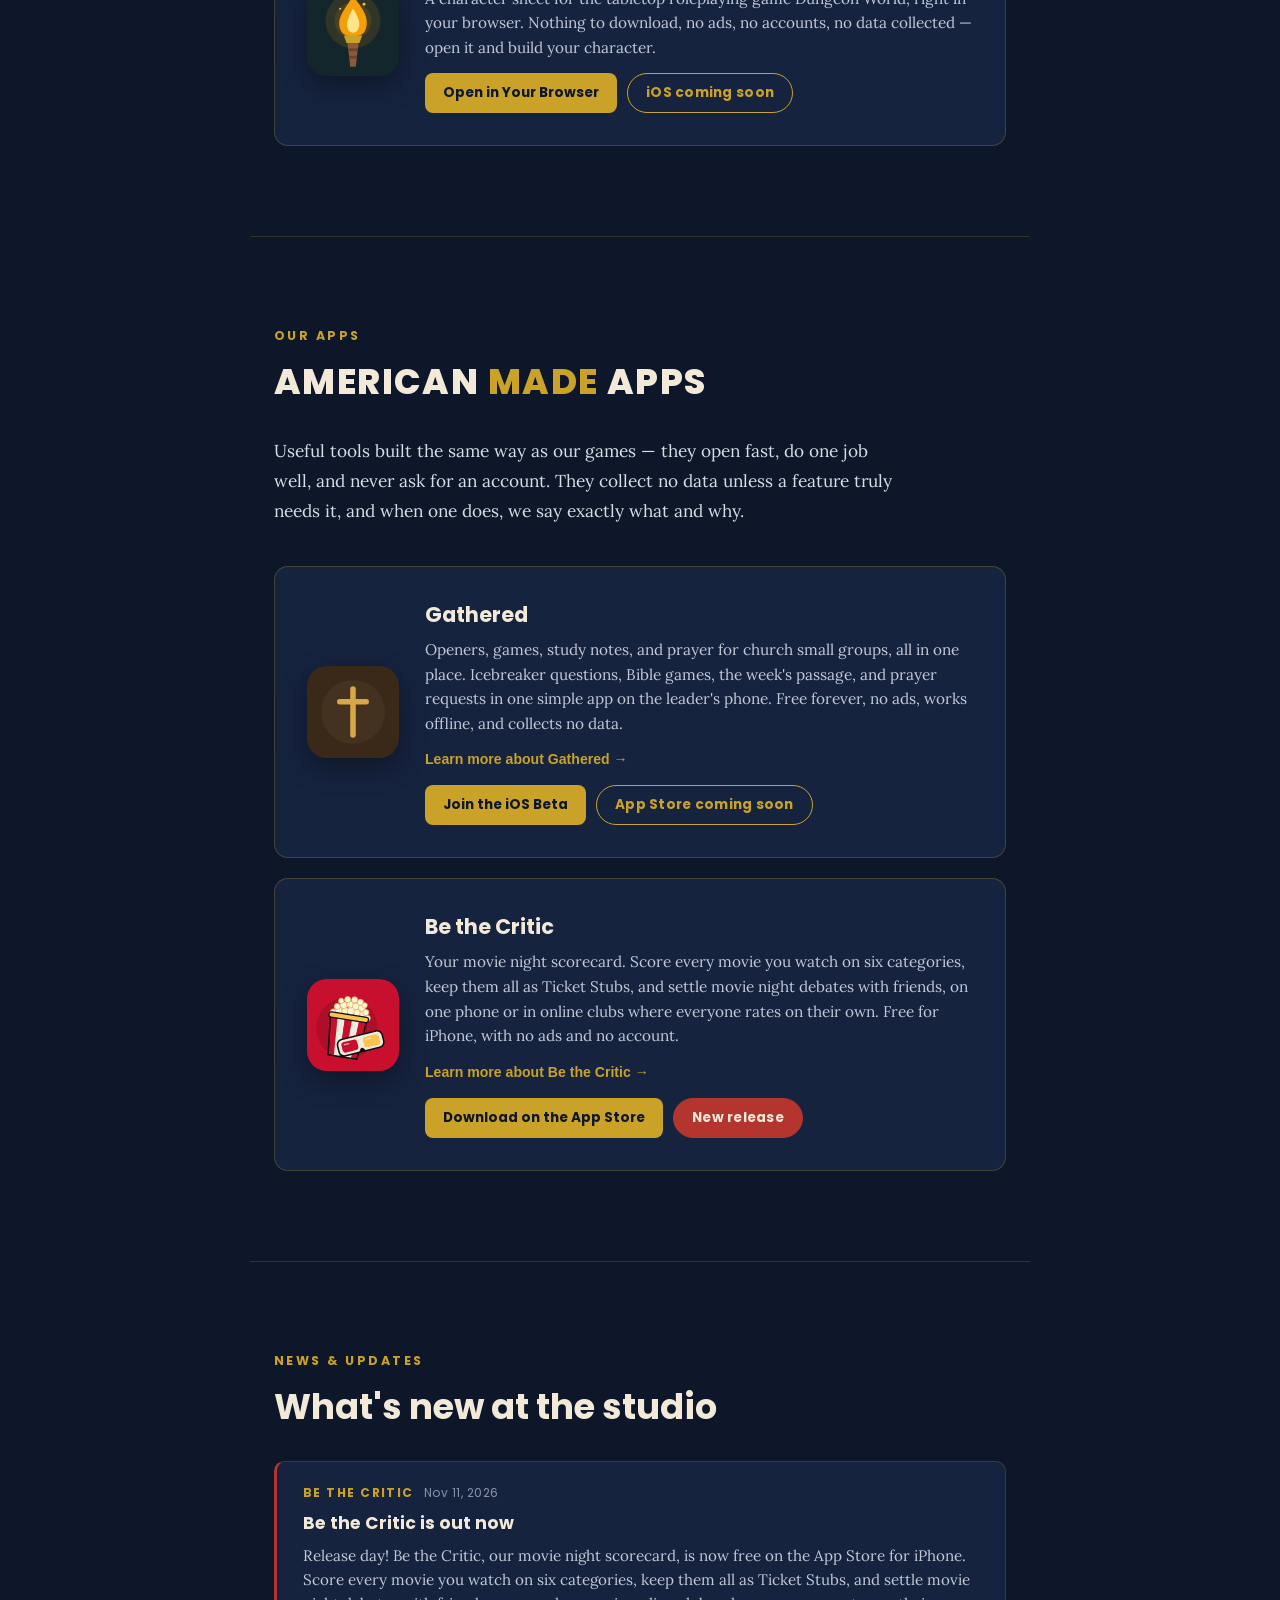
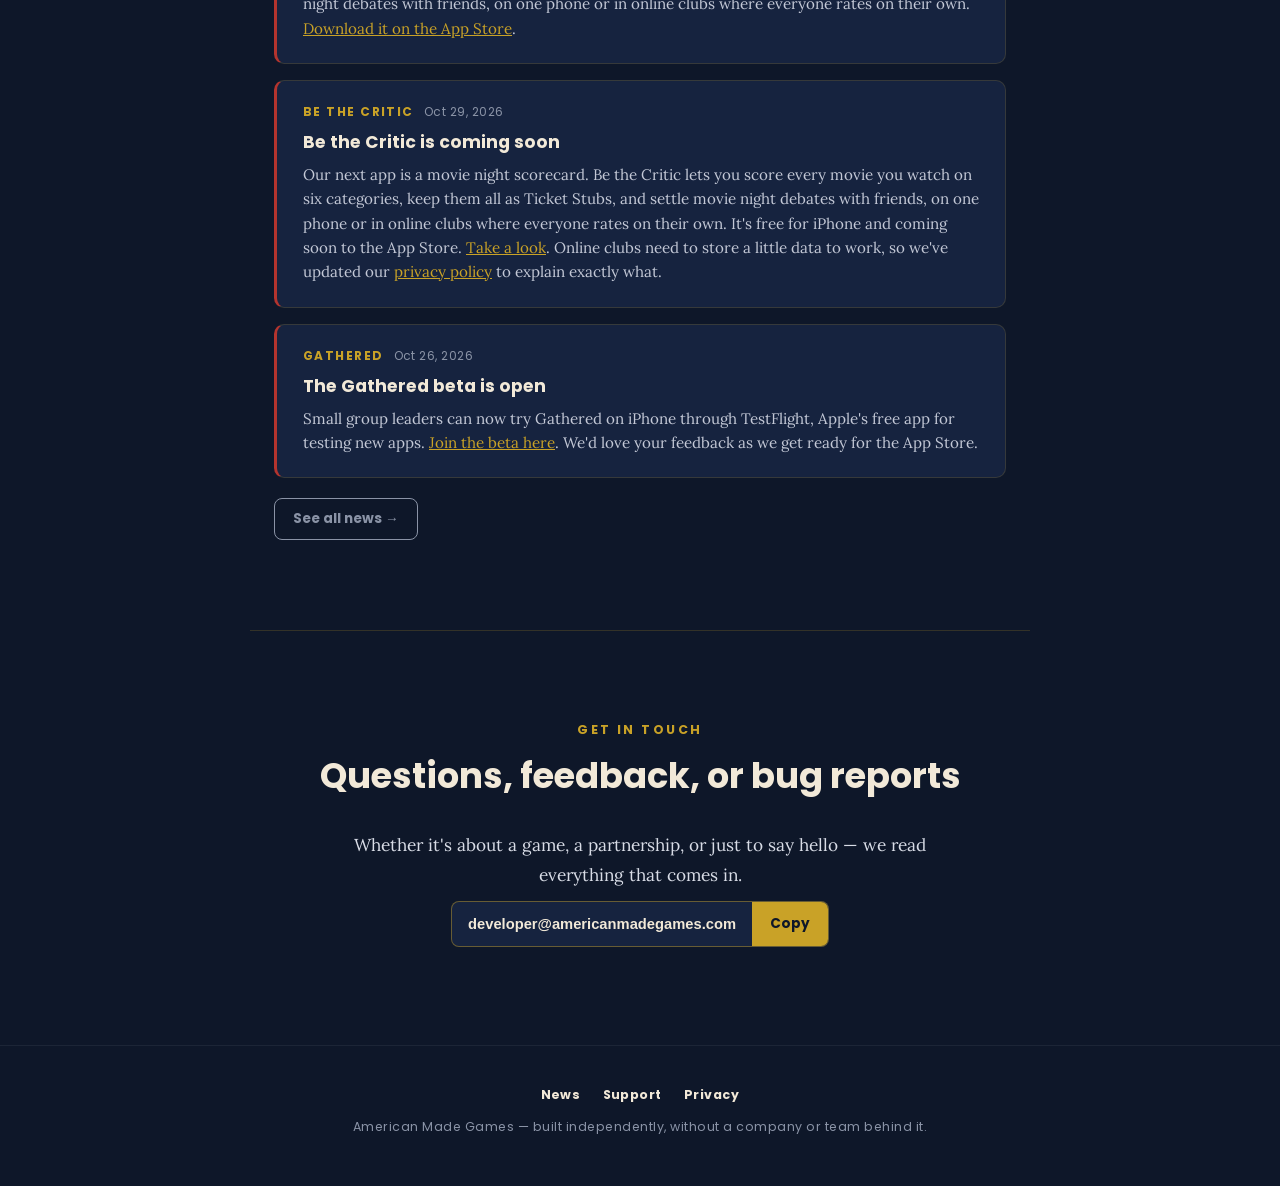
==== commit 4717b933: "Add files via upload" ====
--- a/index.html
+++ b/index.html
@@ -8,15 +8,455 @@
 <link rel="icon" type="image/svg+xml" href="favicon.svg">
 <link rel="icon" type="image/png" sizes="32x32" href="favicon-32.png">
 <link rel="apple-touch-icon" href="apple-touch-icon.png">
-<link rel="preconnect" href="https://fonts.googleapis.com">
-<link rel="preconnect" href="https://fonts.gstatic.com" crossorigin>
-<link rel="stylesheet" href="https://fonts.googleapis.com/css2?family=Poppins:wght@400;500;700;800&family=Lora:ital,wght@0,400;0,500;1,400&display=swap">
-<link rel="stylesheet" href="site.css">
+<style>
+@import url('https://fonts.googleapis.com/css2?family=Poppins:wght@400;500;700;800&family=Lora:ital,wght@0,400;0,500;1,400&display=swap');
+
+:root {
+  --navy: #16233F;
+  --navy-deep: #0E1729;
+  --crimson: #B4342E;
+  --gold: #C9A227;
+  --parchment: #F2E9D8;
+  --grey: #8A93A6;
+}
+
+* { box-sizing: border-box; }
+
+html { scroll-behavior: smooth; }
+
+body {
+  margin: 0;
+  font-family: 'Lora', serif;
+  background: var(--navy-deep);
+  color: var(--parchment);
+}
+
+/* ---------- HERO ---------- */
+.hero {
+  min-height: 100svh;
+  display: flex;
+  flex-direction: column;
+  align-items: center;
+  justify-content: center;
+  text-align: center;
+  position: relative;
+  padding: 40px 24px;
+  background: radial-gradient(ellipse at 50% 30%, var(--navy) 0%, var(--navy-deep) 72%);
+  overflow: hidden;
+}
+
+.star-field {
+  position: absolute;
+  inset: 0;
+  pointer-events: none;
+  opacity: 0.5;
+}
+
+.shield {
+  width: min(46vw, 210px);
+  margin-bottom: 22px;
+  filter: drop-shadow(0 18px 40px rgba(0,0,0,0.45));
+}
+
+.wordmark {
+  font-family: 'Poppins', sans-serif;
+  font-weight: 800;
+  font-size: clamp(1.8rem, 6vw, 3.1rem);
+  letter-spacing: 0.04em;
+  color: var(--parchment);
+  margin: 0;
+  text-transform: uppercase;
+  line-height: 1.05;
+}
+
+.wordmark span {
+  color: var(--gold);
+}
+
+.tagline {
+  font-family: 'Lora', serif;
+  font-style: italic;
+  font-size: clamp(1rem, 2.4vw, 1.25rem);
+  color: var(--grey);
+  margin: 18px 0 0;
+  max-width: 480px;
+}
+
+.hero-stripes {
+  display: flex;
+  gap: 8px;
+  margin-top: 30px;
+}
+.hero-stripes span {
+  width: 46px;
+  height: 6px;
+  border-radius: 3px;
+}
+.hero-stripes span:nth-child(odd) { background: var(--crimson); }
+.hero-stripes span:nth-child(even) { background: var(--gold); }
+
+.scroll-cue {
+  margin-top: 46px;
+  color: var(--grey);
+  font-family: 'Poppins', sans-serif;
+  font-size: 0.72rem;
+  letter-spacing: 0.15em;
+  text-transform: uppercase;
+  display: flex;
+  flex-direction: column;
+  align-items: center;
+  gap: 8px;
+  animation: bob 2.2s ease-in-out infinite;
+}
+.scroll-cue svg { width: 16px; height: 16px; }
+@keyframes bob {
+  0%, 100% { transform: translateY(0); }
+  50% { transform: translateY(8px); }
+}
+
+/* ---------- SECTIONS ---------- */
+section {
+  max-width: 780px;
+  margin: 0 auto;
+  padding: 90px 24px;
+}
+
+.section-label {
+  font-family: 'Poppins', sans-serif;
+  font-weight: 700;
+  font-size: 0.78rem;
+  letter-spacing: 0.2em;
+  text-transform: uppercase;
+  color: var(--gold);
+  margin: 0 0 10px;
+}
+
+h2 {
+  font-family: 'Poppins', sans-serif;
+  font-weight: 700;
+  font-size: clamp(1.6rem, 4vw, 2.2rem);
+  color: var(--parchment);
+  margin: 0 0 28px;
+}
+
+.lede {
+  font-size: 1.08rem;
+  line-height: 1.75;
+  color: #D8DCE6;
+  max-width: 620px;
+}
+
+/* ---------- GAME CARD ---------- */
+.game-card {
+  margin-top: 40px;
+  background: var(--navy);
+  border: 1px solid rgba(201,162,39,0.25);
+  border-radius: 14px;
+  padding: 32px;
+  display: flex;
+  gap: 26px;
+  align-items: center;
+}
+.game-card + .game-card { margin-top: 20px; }
+
+.game-icon {
+  width: 92px;
+  height: 92px;
+  border-radius: 20px;
+  flex-shrink: 0;
+  box-shadow: 0 10px 26px rgba(0,0,0,0.35);
+}
+
+.game-info h3 {
+  font-family: 'Poppins', sans-serif;
+  font-weight: 700;
+  font-size: 1.3rem;
+  margin: 0 0 8px;
+  color: var(--parchment);
+}
+
+.game-info p {
+  margin: 0 0 12px;
+  color: #C3C8D6;
+  font-size: 0.96rem;
+  line-height: 1.6;
+}
+
+.badge {
+  display: inline-block;
+  font-family: 'Poppins', sans-serif;
+  font-size: 0.85rem;
+  font-weight: 700;
+  letter-spacing: 0.02em;
+  color: var(--gold);
+  border: 1px solid var(--gold);
+  border-radius: 20px;
+  padding: 9px 18px; /* + 1px border = same height as .store-btn */
+}
+
+.badge--new {
+  background: var(--crimson);
+  border-color: var(--crimson);
+  color: var(--parchment);
+}
+
+.store-row {
+  display: flex;
+  flex-wrap: wrap;
+  align-items: center;
+  gap: 10px;
+  margin-top: 4px;
+}
+
+.store-btn {
+  display: inline-block;
+  background: var(--gold);
+  color: var(--navy-deep);
+  font-family: 'Poppins', sans-serif;
+  font-weight: 700;
+  font-size: 0.85rem;
+  text-decoration: none;
+  padding: 10px 18px;
+  border-radius: 8px;
+}
+
+button.store-btn {
+  border: none;
+  cursor: pointer;
+}
+
+.store-btn--muted {
+  background: transparent;
+  color: var(--grey);
+  border: 1px solid var(--grey) !important;
+}
+.store-btn--muted:hover { color: var(--parchment); border-color: var(--parchment) !important; }
+
+/* ---------- ANDROID NOTE POPUP ---------- */
+.note-dialog {
+  max-width: 460px;
+  width: calc(100% - 32px);
+  background: var(--navy);
+  color: var(--parchment);
+  border: 1px solid rgba(201,162,39,0.4);
+  border-radius: 14px;
+  padding: 30px 28px 26px;
+  box-shadow: 0 24px 60px rgba(0,0,0,0.55);
+}
+.note-dialog::backdrop { background: rgba(14,23,41,0.75); }
+.note-dialog h3 {
+  font-family: 'Poppins', sans-serif;
+  font-weight: 700;
+  font-size: 1.25rem;
+  margin: 0 0 14px;
+}
+.note-dialog p:not(.section-label) {
+  color: #C3C8D6;
+  font-size: 0.96rem;
+  line-height: 1.65;
+  margin: 0 0 14px;
+}
+.note-actions { margin: 8px 0 0; display: flex; flex-wrap: wrap; justify-content: flex-end; gap: 10px; }
+
+.learn-more {
+  display: inline-block;
+  margin: 0 0 14px;
+  font-family: 'Poppins', sans-serif;
+  font-weight: 600;
+  font-size: 0.88rem;
+  color: var(--gold);
+  text-decoration: none;
+}
+.learn-more:hover { color: var(--parchment); text-decoration: underline; }
+
+@media (max-width: 560px) {
+  .game-card { flex-direction: column; text-align: center; padding: 26px 18px; }
+  /* buttons stay side by side on phones: two equal columns */
+  .store-row {
+    display: grid;
+    grid-template-columns: 1fr 1fr;
+    gap: 8px;
+    width: 100%;
+    align-items: stretch;
+  }
+  .store-row > * { margin: 0; align-self: stretch; }
+  .store-row > :only-child { grid-column: 1 / -1; justify-self: center; align-self: center; }
+  .store-row .store-btn,
+  .store-row .badge {
+    display: flex;
+    align-items: center;
+    justify-content: center;
+    text-align: center;
+    min-height: 44px;
+    padding: 8px 10px;
+    font-size: 0.78rem;
+    line-height: 1.25;
+    box-sizing: border-box;
+  }
+  .email-btn { padding: 14px 18px; font-size: 0.85rem; max-width: 100%; overflow-wrap: anywhere; }
+  .news-item { padding: 20px; }
+}
+
+/* ---------- APPS ---------- */
+.apps-section { border-top: 1px solid rgba(201,162,39,0.2); }
+
+.mini-wordmark {
+  font-weight: 800;
+  text-transform: uppercase;
+  letter-spacing: 0.04em;
+}
+.mini-wordmark span { color: var(--gold); }
+
+/* ---------- NEWS ---------- */
+.news-section { border-top: 1px solid rgba(201,162,39,0.2); }
+
+.news-feed {
+  display: flex;
+  flex-direction: column;
+  gap: 16px;
+}
+
+.news-item {
+  background: var(--navy);
+  border: 1px solid rgba(201,162,39,0.18);
+  border-left: 3px solid var(--crimson);
+  border-radius: 10px;
+  padding: 22px 26px;
+}
+
+.news-meta {
+  display: flex;
+  flex-wrap: wrap;
+  align-items: center;
+  gap: 10px;
+  margin-bottom: 8px;
+  font-family: 'Poppins', sans-serif;
+  font-size: 0.75rem;
+  color: var(--grey);
+  letter-spacing: 0.04em;
+}
+
+.news-tag {
+  color: var(--gold);
+  font-weight: 700;
+  text-transform: uppercase;
+  letter-spacing: 0.12em;
+}
+
+.news-item h3 {
+  font-family: 'Poppins', sans-serif;
+  font-weight: 700;
+  font-size: 1.08rem;
+  margin: 0 0 8px;
+  color: var(--parchment);
+}
+
+.news-item p {
+  margin: 0;
+  color: #C3C8D6;
+  font-size: 0.95rem;
+  line-height: 1.6;
+}
+
+.news-item a { color: var(--gold); }
+
+.news-more {
+  display: inline-block;
+  text-decoration: none;
+  margin-top: 20px;
+  background: transparent;
+  color: var(--grey);
+  border: 1px solid var(--grey);
+  border-radius: 8px;
+  padding: 10px 18px;
+  font-family: 'Poppins', sans-serif;
+  font-weight: 700;
+  font-size: 0.85rem;
+  cursor: pointer;
+}
+.news-more:hover { color: var(--parchment); border-color: var(--parchment); }
+
+/* ---------- CONTACT ---------- */
+.contact-section {
+  text-align: center;
+  border-top: 1px solid rgba(201,162,39,0.2);
+}
+
+.email-btn {
+  display: inline-block;
+  margin-top: 10px;
+  background: var(--gold);
+  color: var(--navy-deep);
+  font-family: 'Poppins', sans-serif;
+  font-weight: 700;
+  text-decoration: none;
+  padding: 14px 30px;
+  border-radius: 8px;
+  letter-spacing: 0.03em;
+  font-size: 0.95rem;
+}
+
+/* ---------- FOOTER ---------- */
+footer {
+  text-align: center;
+  padding: 40px 24px 50px;
+  color: var(--grey);
+  font-family: 'Poppins', sans-serif;
+  font-size: 0.78rem;
+  letter-spacing: 0.04em;
+  border-top: 1px solid rgba(255,255,255,0.06);
+}
+.footer-nav { display: flex; justify-content: center; gap: 22px; margin-bottom: 14px; }
+.footer-nav a { color: var(--parchment); text-decoration: none; font-weight: 700; }
+.footer-nav a:hover { color: var(--gold); }
+
+/* ---------- COPYABLE EMAIL ---------- */
+.copy-email {
+  display: inline-flex;
+  align-items: stretch;
+  max-width: 100%;
+  margin: 10px 0 8px;
+  background: var(--navy);
+  border: 1px solid rgba(201,162,39,0.45);
+  border-radius: 8px;
+  overflow: hidden;
+  text-align: left;
+}
+.copy-email__addr {
+  padding: 12px 16px;
+  font-family: 'Poppins', sans-serif;
+  font-weight: 600;
+  font-size: 0.92rem;
+  color: var(--parchment);
+  user-select: all;
+  -webkit-user-select: all;
+  overflow-wrap: normal;
+  min-width: 0;
+  align-self: center;
+}
+.copy-btn {
+  flex-shrink: 0;
+  background: var(--gold);
+  color: var(--navy-deep);
+  border: none;
+  font-family: 'Poppins', sans-serif;
+  font-weight: 700;
+  font-size: 0.85rem;
+  padding: 0 18px;
+  min-height: 44px;
+  cursor: pointer;
+}
+.copy-btn:hover { background: #d9b23a; }
+@media (max-width: 560px) {
+  .copy-email__addr { font-size: 0.8rem; padding: 12px; }
+  .copy-btn { padding: 0 14px; }
+}
+</style>
 </head>
 <body>
 
-<header class="hero">
-  <svg class="star-field" aria-hidden="true" viewBox="0 0 400 800" xmlns="http://www.w3.org/2000/svg">
+<section class="hero">
+  <svg class="star-field" viewBox="0 0 400 800" xmlns="http://www.w3.org/2000/svg">
     <g fill="#F2E9D8">
       <circle cx="40" cy="80" r="1.4"/><circle cx="120" cy="40" r="1"/><circle cx="200" cy="120" r="1.6"/>
       <circle cx="300" cy="60" r="1"/><circle cx="360" cy="150" r="1.3"/><circle cx="60" cy="220" r="1"/>
@@ -27,32 +467,70 @@
     </g>
   </svg>
 
-  <img class="shield" src="icons/shield.svg" alt="" width="210" height="220">
+  <svg class="shield" viewBox="0 0 440 460" xmlns="http://www.w3.org/2000/svg">
+    <path d="M 220,30 L 340,65 L 340,190 Q 340,300 220,365 Q 100,300 100,190 L 100,65 Z" fill="#16233F"/>
+    <path d="M 220,30 L 340,65 L 340,190 Q 340,300 220,365 Q 100,300 100,190 L 100,65 Z" fill="none" stroke="#C9A227" stroke-width="5"/>
+    <path d="M 220,55 L 318,84 L 318,188 Q 318,282 220,338 Q 122,282 122,188 L 122,84 Z" fill="#F2E9D8"/>
+    <clipPath id="sc"><path d="M 220,55 L 318,84 L 318,188 Q 318,282 220,338 Q 122,282 122,188 L 122,84 Z"/></clipPath>
+    <g clip-path="url(#sc)">
+      <rect x="122" y="230" width="196" height="18" fill="#B4342E"/>
+      <rect x="122" y="266" width="196" height="18" fill="#B4342E"/>
+      <rect x="122" y="302" width="196" height="18" fill="#B4342E"/>
+    </g>
+    <path d="M 220,90 L 225,104 L 240,104 L 228,113 L 233,128 L 220,119 L 207,128 L 212,113 L 200,104 L 215,104 Z" fill="#16233F"/>
+    <path d="M 198,150 L 198,210 L 248,180 Z" fill="#16233F"/>
+  </svg>
 
   <h1 class="wordmark">American <span>Made</span> Games</h1>
   <p class="tagline">Small independent studio. Straightforward games. No nonsense.</p>
 
   <div class="scroll-cue">
     Scroll
-    <svg aria-hidden="true" viewBox="0 0 24 24" fill="none" stroke="currentColor" stroke-width="2"><path d="M6 9l6 6 6-6"/></svg>
+    <svg viewBox="0 0 24 24" fill="none" stroke="currentColor" stroke-width="2"><path d="M6 9l6 6 6-6"/></svg>
   </div>
-</header>
-
-<main>
+</section>
+
 <section id="games">
   <p class="section-label">Our Games</p>
   <h2>What we've made so far</h2>
   <p class="lede">We build games meant to be picked up and played immediately — no accounts to create, no data collected, no ads interrupting anything. Just a game that does what it says.</p>
 
   <div class="game-card">
-    <img class="game-icon" src="icons/highway-trivia.svg" alt="" width="92" height="92">
+    <svg class="game-icon" viewBox="0 0 1024 1024" xmlns="http://www.w3.org/2000/svg">
+      <defs>
+        <linearGradient id="bg" x1="0" y1="0" x2="0" y2="1">
+          <stop offset="0%" stop-color="#1b2540"/>
+          <stop offset="100%" stop-color="#10152a"/>
+        </linearGradient>
+        <radialGradient id="sunGlow" cx="50%" cy="50%" r="50%">
+          <stop offset="0%" stop-color="#FFD166"/>
+          <stop offset="55%" stop-color="#FF9A2E"/>
+          <stop offset="100%" stop-color="#FF7A1A"/>
+        </radialGradient>
+      </defs>
+      <rect width="1024" height="1024" fill="url(#bg)"/>
+      <circle cx="760" cy="250" r="150" fill="url(#sunGlow)"/>
+      <rect x="0" y="760" width="1024" height="264" fill="#0c1022"/>
+      <line x1="512" y1="760" x2="512" y2="1024" stroke="#f2b134" stroke-width="20" stroke-dasharray="65 55"/>
+      <g transform="translate(102,300) scale(4.1)">
+        <path d="M10,96 L10,72 Q10,60 22,60 L54,60 L70,26 Q74,19 82,19 L118,19 Q126,19 130,26 L146,60 L178,60 Q190,60 190,72 L190,96 Q190,103 182,103 L18,103 Q10,103 10,96 Z" fill="#f2b134"/>
+        <path d="M58,57 L73,29 Q76,24 82,24 L118,24 Q124,24 127,29 L142,57 Z" fill="#1b2540"/>
+        <line x1="100" y1="24" x2="100" y2="57" stroke="#f2b134" stroke-width="2.5"/>
+        <circle cx="48" cy="98" r="17" fill="#10152a"/>
+        <circle cx="48" cy="98" r="17" fill="none" stroke="#f2b134" stroke-width="2.2"/>
+        <circle cx="48" cy="98" r="6.5" fill="#7c8299"/>
+        <circle cx="152" cy="98" r="17" fill="#10152a"/>
+        <circle cx="152" cy="98" r="17" fill="none" stroke="#f2b134" stroke-width="2.2"/>
+        <circle cx="152" cy="98" r="6.5" fill="#7c8299"/>
+      </g>
+    </svg>
     <div class="game-info">
       <h3>Highway Trivia</h3>
       <p>720 questions across six categories, built to be read aloud on road trips. No ads, no accounts, no data collected — pick a category and go.</p>
       <a class="learn-more" href="https://highwaytrivia.americanmadegames.com" target="_blank" rel="noopener">Learn more about Highway Trivia <span aria-hidden="true">&rarr;</span></a>
       <div class="store-row">
         <a class="store-btn" href="https://apps.apple.com/app/highway-trivia/id6814869891" target="_blank" rel="noopener">Download on the App Store</a>
-        <button class="store-btn store-btn--muted" type="button" data-open-dialog="android-note">Android: not planned</button>
+        <button class="store-btn store-btn--muted" type="button" onclick="document.getElementById('android-note').showModal()">Android: not planned</button>
       </div>
     </div>
   </div>
@@ -63,18 +541,24 @@
     <p>Google now requires every developer to verify their identity with Google before their apps can be distributed to Android devices — even free apps that collect nothing.</p>
     <p>That requirement goes against what this studio stands for, and we can't reconcile the two. So no Android version is planned. If those rules change in the future, we'll take another look.</p>
     <div class="note-actions">
-      <button class="store-btn" type="button" data-close-dialog>Got it</button>
+      <button class="store-btn" type="button" onclick="document.getElementById('android-note').close()">Got it</button>
     </div>
   </dialog>
-</section>
-
-<section id="apps" class="apps-section">
-  <p class="section-label">Our Apps</p>
-  <h2 class="mini-wordmark">American <span>Made</span> Apps</h2>
-  <p class="lede">Useful tools built the same way as our games — they open fast, do one job well, and never ask for an account. They collect no data unless a feature truly needs it, and when one does, we say exactly what and why.</p>
 
   <div class="game-card">
-    <img class="game-icon" src="icons/torchlight.svg" alt="" width="92" height="92">
+    <svg class="game-icon" viewBox="0 0 100 100" xmlns="http://www.w3.org/2000/svg">
+      <rect width="100" height="100" fill="#12262c"/>
+      <circle cx="50" cy="40" r="30" fill="#f59e0b" fill-opacity="0.13"/>
+      <circle cx="50" cy="40" r="20" fill="#f59e0b" fill-opacity="0.12"/>
+      <path d="M50 13 C61 27 69 38 63 51 C59 59 41 59 37 51 C31 38 40 29 50 13 Z" fill="#f59e0b"/>
+      <path d="M50 27 C56 36 59 44 55 50 C52 54 48 54 45 50 C41 44 45 36 50 27 Z" fill="#fde68a"/>
+      <circle cx="62" cy="22" r="1.6" fill="#fbbf24"/>
+      <circle cx="36" cy="27" r="1.1" fill="#fbbf24"/>
+      <path d="M40 56 H60 L57 64 H43 Z" fill="#c9a227"/>
+      <path d="M44 64 H56 L53 90 H47 Z" fill="#8a5a3c"/>
+      <rect x="44.5" y="70" width="11" height="3" fill="#6b4329"/>
+      <rect x="45.5" y="78" width="9" height="3" fill="#6b4329"/>
+    </svg>
     <div class="game-info">
       <h3>Torchlight</h3>
       <p>A character sheet for the tabletop roleplaying game Dungeon World, right in your browser. Nothing to download, no ads, no accounts, no data collected — open it and build your character.</p>
@@ -84,9 +568,22 @@
       </div>
     </div>
   </div>
+</section>
+
+<section id="apps" class="apps-section">
+  <p class="section-label">Our Apps</p>
+  <h2 class="mini-wordmark">American <span>Made</span> Apps</h2>
+  <p class="lede">Useful tools built the same way as our games — they open fast, do one job well, and never ask for an account. They collect no data unless a feature truly needs it, and when one does, we say exactly what and why.</p>
 
   <div class="game-card">
-    <img class="game-icon" src="icons/gathered.svg" alt="" width="92" height="92">
+    <svg class="game-icon" viewBox="0 0 1024 1024" xmlns="http://www.w3.org/2000/svg" role="img" aria-label="Gathered app icon">
+      <rect width="1024" height="1024" fill="#3A2819"/>
+      <circle cx="512" cy="512" r="356" fill="#443221"/>
+      <g stroke="#D8A748" stroke-width="62" stroke-linecap="round">
+        <line x1="512" y1="256" x2="512" y2="768"/>
+        <line x1="365" y1="397" x2="659" y2="397"/>
+      </g>
+    </svg>
     <div class="game-info">
       <h3>Gathered</h3>
       <p>Openers, games, study notes, and prayer for church small groups, all in one place. Icebreaker questions, Bible games, the week's passage, and prayer requests in one simple app on the leader's phone. Free forever, no ads, works offline, and collects no data.</p>
@@ -97,15 +594,15 @@
       </div>
     </div>
   </div>
-
   <div class="game-card">
-    <img class="game-icon" src="icons/be-the-critic.svg" alt="" width="92" height="92">
+    <svg class="game-icon" viewBox="0 0 120 120" xmlns="http://www.w3.org/2000/svg" role="img" aria-label="Be the Critic app icon"><rect width="120" height="120" rx="0" fill="#C8102E"></rect><circle cx="52" cy="64" r="40" fill="#A50D26" opacity=".7"></circle><g transform="translate(4 0) rotate(9 46 78)"><g fill="#FFF6D6" stroke="#E2B86A" stroke-width="1"><circle cx="25" cy="46" r="4"></circle><circle cx="32" cy="43" r="4.5"></circle><circle cx="40" cy="42" r="4.5"></circle><circle cx="48" cy="41" r="5"></circle><circle cx="56" cy="42" r="4.5"></circle><circle cx="64" cy="43" r="4.5"></circle><circle cx="70" cy="47" r="4"></circle><circle cx="29" cy="38" r="4"></circle><circle cx="37" cy="35" r="4.5"></circle><circle cx="45" cy="33" r="4.5"></circle><circle cx="53" cy="34" r="4.5"></circle><circle cx="61" cy="35" r="4.5"></circle><circle cx="67" cy="40" r="4"></circle><circle cx="41" cy="27" r="4"></circle><circle cx="50" cy="26" r="4"></circle><circle cx="58" cy="28" r="4"></circle><circle cx="33" cy="30" r="3.5"></circle><circle cx="64" cy="31" r="3.5"></circle></g><g fill="#FFC24A"><circle cx="36" cy="40" r="1.3"></circle><circle cx="52" cy="30" r="1.3"></circle><circle cx="60" cy="40" r="1.3"></circle><circle cx="44" cy="36" r="1.3"></circle><circle cx="66" cy="45" r="1.3"></circle></g><polygon points="22,50 31.6,50 34.6,102 27,102" fill="#C8102E"></polygon><polygon points="31.6,50 41.2,50 42.2,102 34.6,102" fill="#F3EBDD"></polygon><polygon points="41.2,50 50.8,50 49.8,102 42.2,102" fill="#C8102E"></polygon><polygon points="50.8,50 60.4,50 57.4,102 49.8,102" fill="#F3EBDD"></polygon><polygon points="60.4,50 70,50 65,102 57.4,102" fill="#C8102E"></polygon><polygon points="22,50 70,50 65,102 27,102" fill="none" stroke="#0E0E10" stroke-width="2" stroke-linejoin="round"></polygon><rect x="20" y="46" width="52" height="7" rx="3" fill="#FFC24A" stroke="#0E0E10" stroke-width="1.6"></rect></g><g transform="translate(70 84) rotate(-14) scale(1)"> <rect x="-30" y="-11" width="60" height="22" rx="7" fill="#F3EBDD" stroke="#0E0E10" stroke-width="2"></rect> <rect x="-25" y="-7" width="21" height="14" rx="4" fill="#C8102E"></rect> <rect x="4" y="-7" width="21" height="14" rx="4" fill="#FFC24A"></rect> <path d="M-4.5 11 Q0 1 4.5 11 Z" fill="#0E0E10"></path> <path d="M-21 -3.5 L-15 -3.5" stroke="#FFFFFF" stroke-width="1.8" stroke-linecap="round" opacity=".6"></path> <path d="M8 -3.5 L14 -3.5" stroke="#FFFFFF" stroke-width="1.8" stroke-linecap="round" opacity=".6"></path></g></svg>
     <div class="game-info">
       <h3>Be the Critic</h3>
       <p>Your movie night scorecard. Score every movie you watch on six categories, keep them all as Ticket Stubs, and settle movie night debates with friends, on one phone or in online clubs where everyone rates on their own. Free for iPhone, with no ads and no account.</p>
       <a class="learn-more" href="https://bethecritic.americanmadegames.com" target="_blank" rel="noopener">Learn more about Be the Critic <span aria-hidden="true">&rarr;</span></a>
       <div class="store-row">
-        <span class="badge">Coming soon to the App Store</span>
+        <a class="store-btn" href="https://apps.apple.com/us/app/be-the-critic/id6829005282" target="_blank" rel="noopener">Download on the App Store</a>
+        <span class="badge badge--new">New release</span>
       </div>
     </div>
   </div>
@@ -114,17 +611,16 @@
 <section id="news" class="news-section">
   <p class="section-label">News &amp; Updates</p>
   <h2>What's new at the studio</h2>
-  <div class="news-feed" data-news-limit="3"></div>
-  <a class="outline-btn" href="news.html">See all news &rarr;</a>
+  <div id="news-feed" class="news-feed"></div>
+  <a class="news-more" href="news.html">See all news &rarr;</a>
 </section>
 
 <section class="contact-section">
   <p class="section-label">Get In Touch</p>
   <h2>Questions, feedback, or bug reports</h2>
-  <p class="lede">Whether it's about a game, a partnership, or just to say hello — we read everything that comes in.</p>
-  <div class="copy-email"><span class="copy-email__addr">developer@<wbr>americanmadegames.com</span><button type="button" class="copy-btn" data-copy="developer@americanmadegames.com">Copy</button></div>
+  <p class="lede" style="margin: 0 auto;">Whether it's about a game, a partnership, or just to say hello — we read everything that comes in.</p>
+  <div><div class="copy-email"><span class="copy-email__addr">developer@<wbr>americanmadegames.com</span><button type="button" class="copy-btn" data-copy="developer@americanmadegames.com">Copy</button></div></div>
 </section>
-</main>
 
 <footer>
   <nav class="footer-nav"><a href="news.html">News</a><a href="support.html">Support</a><a href="privacy.html">Privacy</a></nav>
@@ -133,6 +629,47 @@
 
 <!-- News posts live in news.js — edit them there -->
 <script src="news.js"></script>
-<script src="site.js"></script>
+<script>
+  renderNews('news-feed', 3); // newest 3 on the homepage
+
+  // Close popups when clicking the dimmed area outside them
+  document.querySelectorAll('.note-dialog').forEach(function (d) {
+    d.addEventListener('click', function (e) {
+      if (e.target === d) d.close();
+    });
+  });
+</script>
+
+
+<script>
+  // Copy-to-clipboard for email addresses
+  document.querySelectorAll('.copy-btn').forEach(function (btn) {
+    btn.addEventListener('click', function () {
+      var text = btn.getAttribute('data-copy');
+      function done(ok) {
+        btn.textContent = ok ? 'Copied!' : 'Select & copy';
+        if (!ok) {
+          var addr = btn.parentNode.querySelector('.copy-email__addr');
+          var r = document.createRange(); r.selectNodeContents(addr);
+          var s = window.getSelection(); s.removeAllRanges(); s.addRange(r);
+        }
+        setTimeout(function () { btn.textContent = 'Copy'; }, 2000);
+      }
+      function fallback() {
+        try {
+          var t = document.createElement('textarea');
+          t.value = text; t.setAttribute('readonly', ''); t.style.position = 'fixed'; t.style.opacity = '0';
+          document.body.appendChild(t); t.select();
+          var ok = document.execCommand('copy');
+          document.body.removeChild(t); done(ok);
+        } catch (e) { done(false); }
+      }
+      if (navigator.clipboard && window.isSecureContext) {
+        navigator.clipboard.writeText(text).then(function () { done(true); }, fallback);
+      } else { fallback(); }
+    });
+  });
+</script>
+
 </body>
 </html>
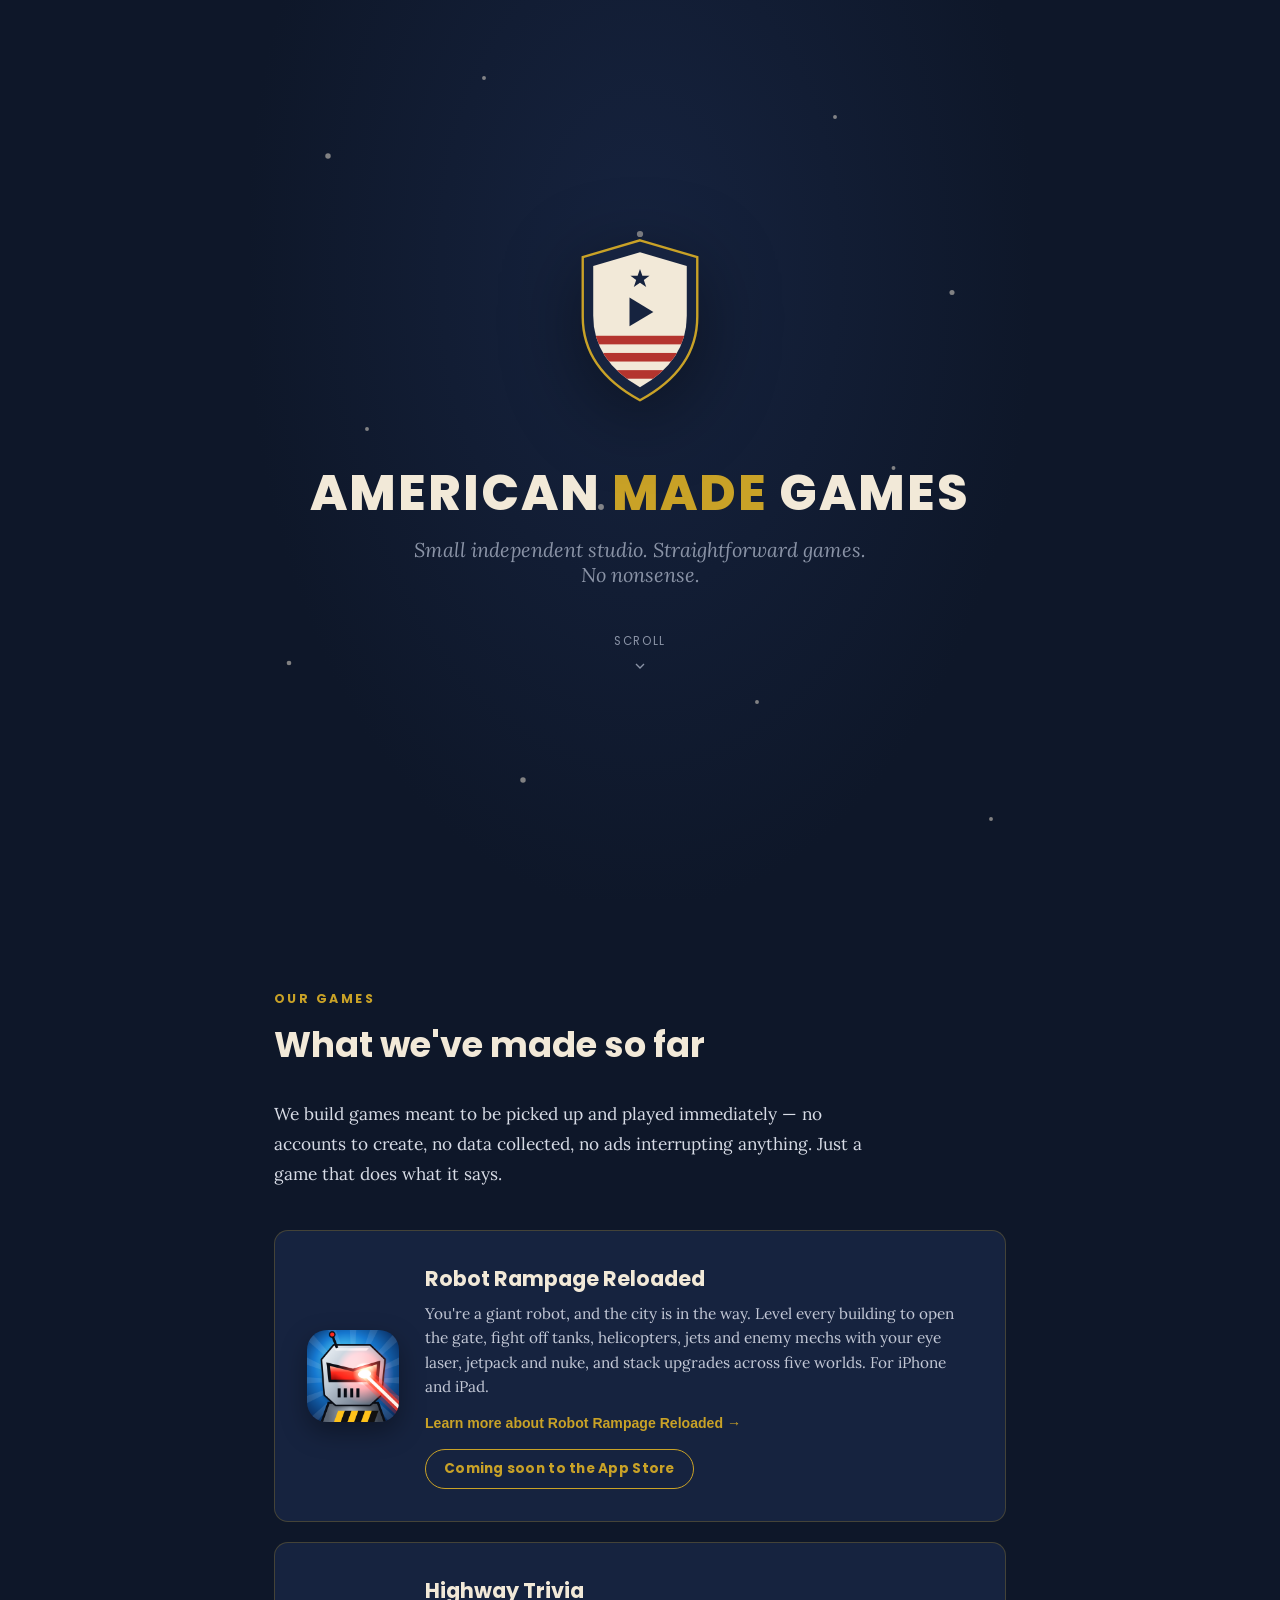
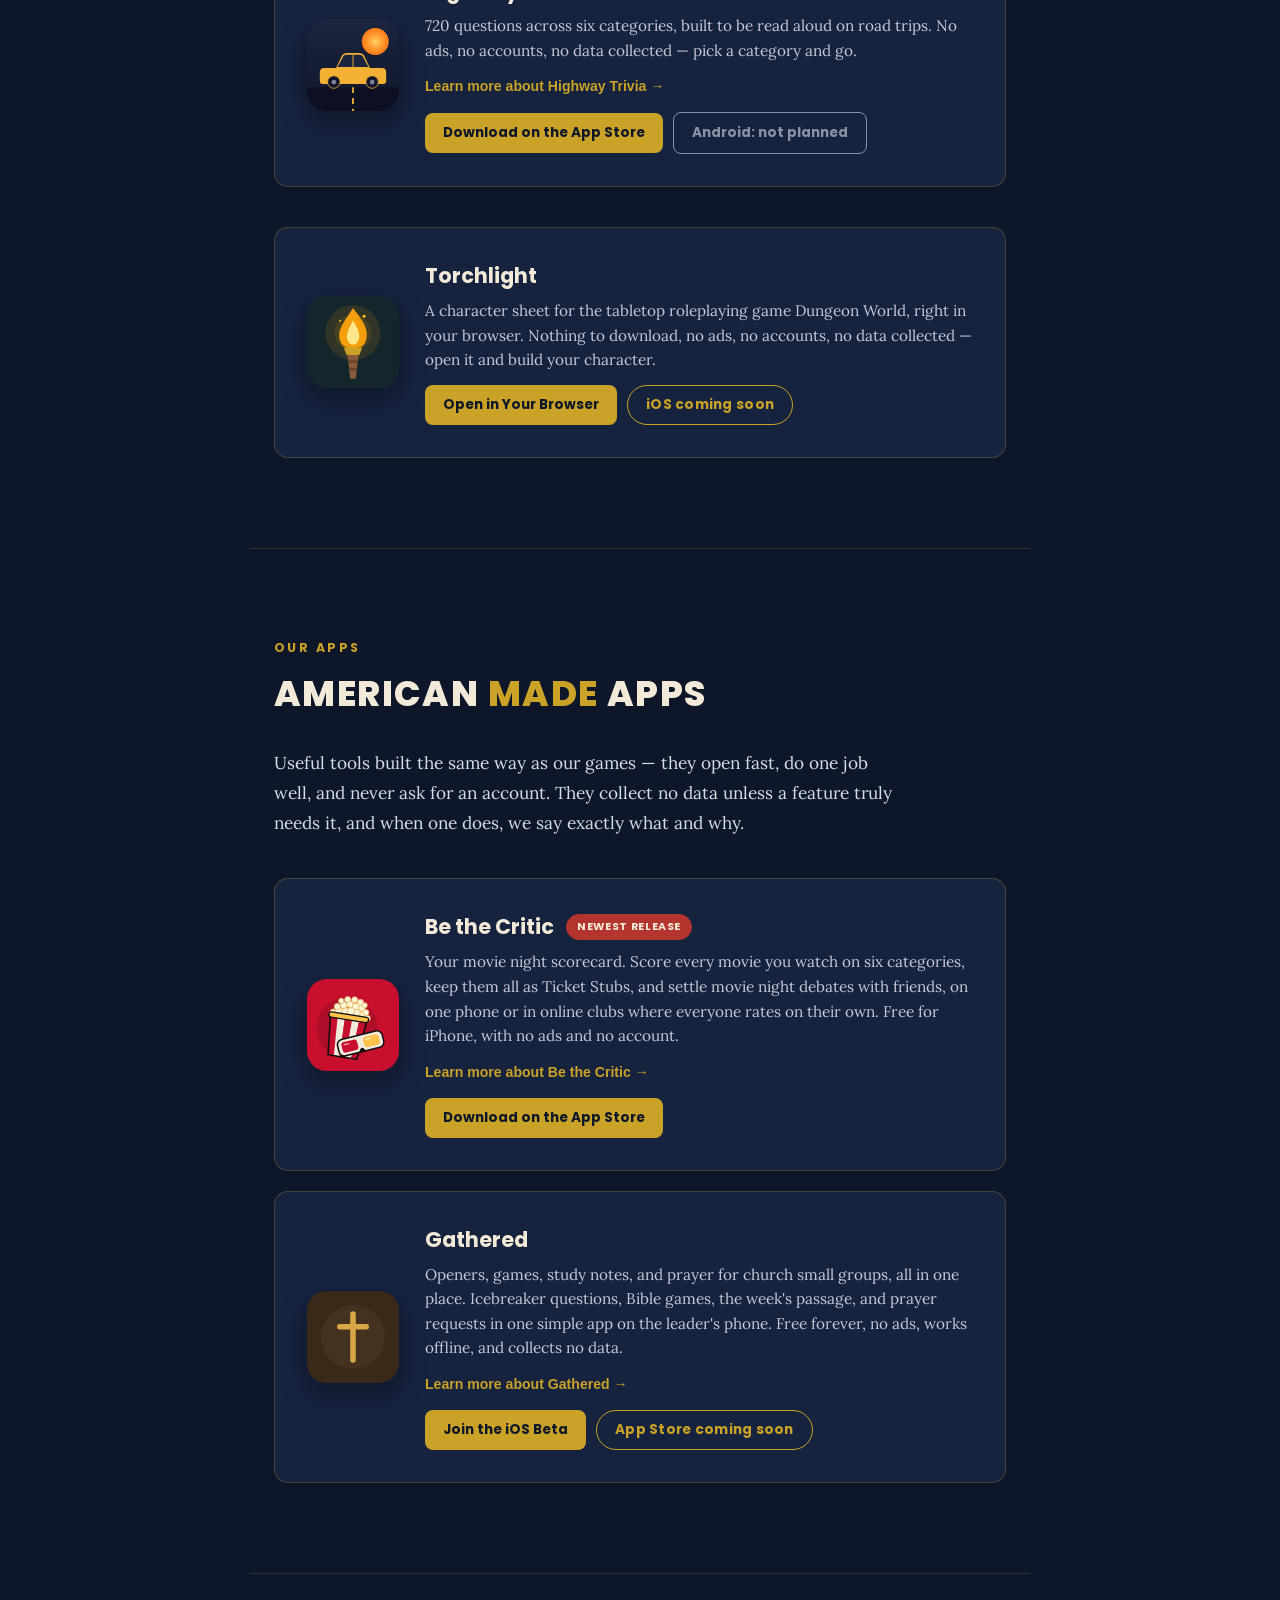
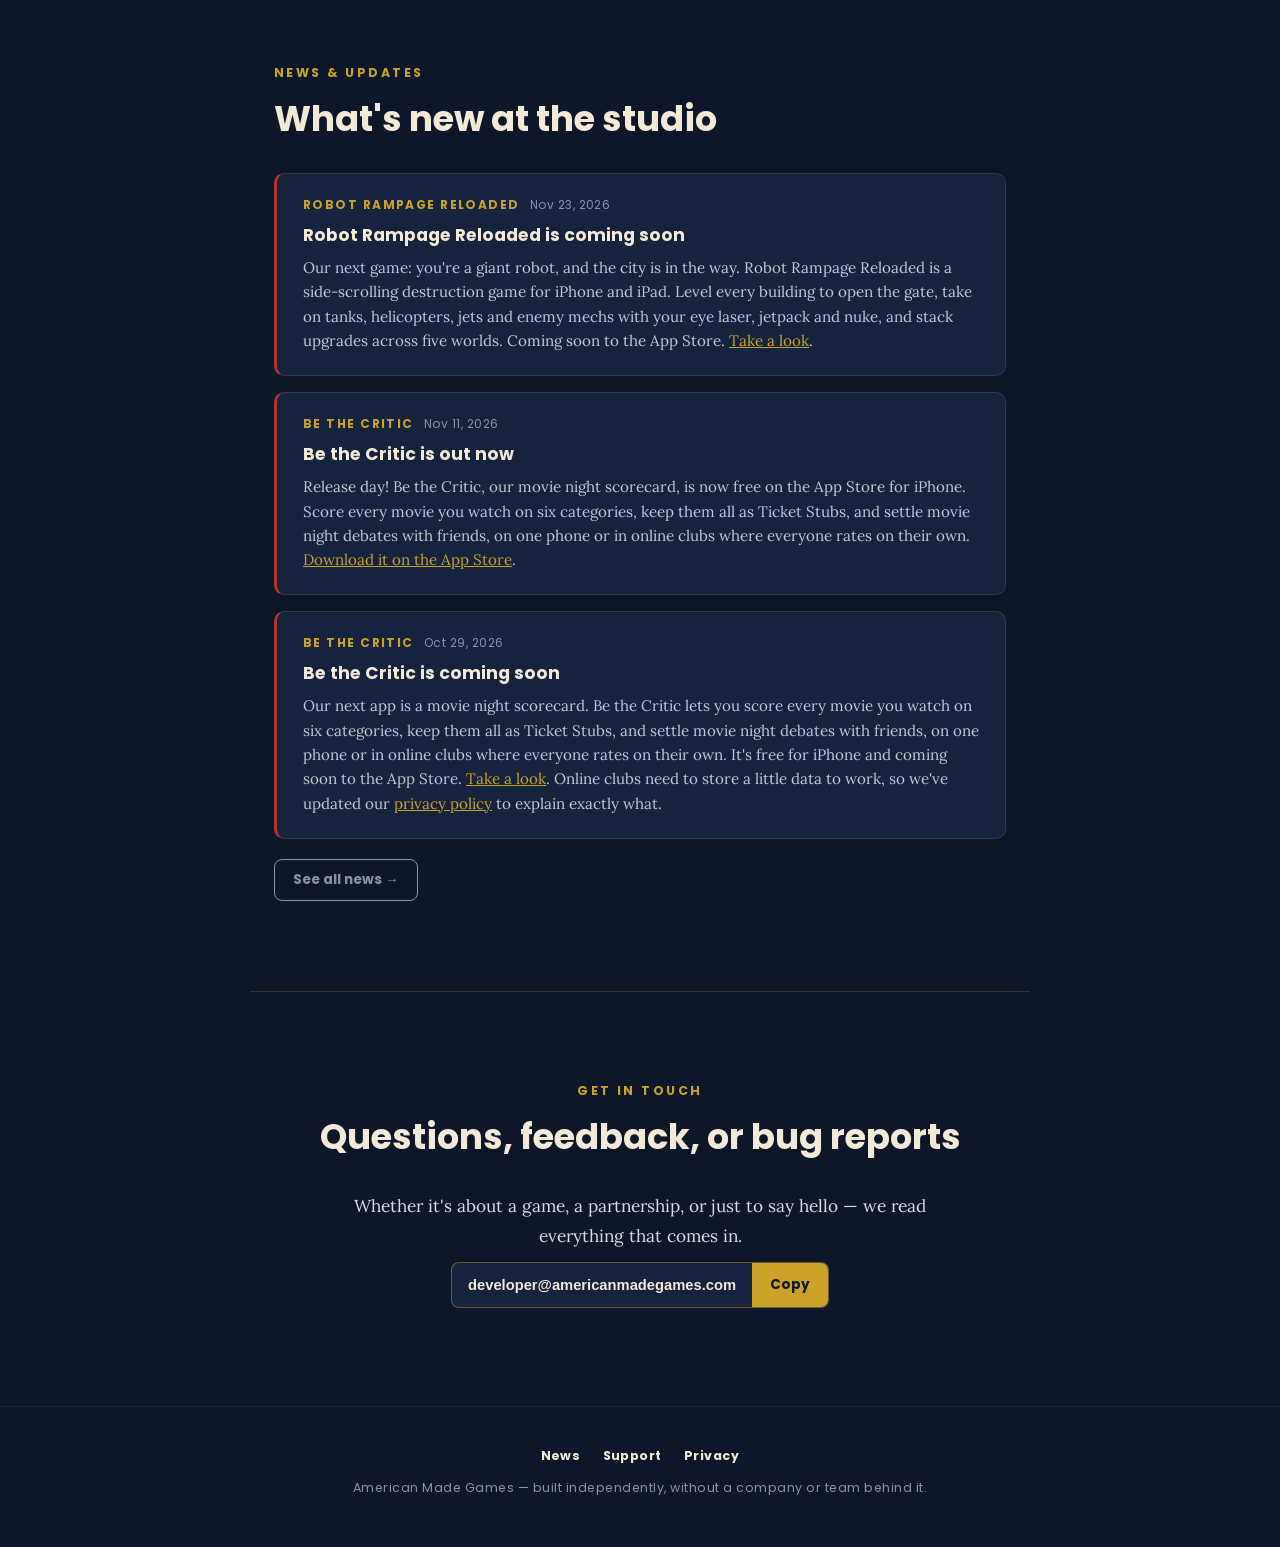
==== commit 3dbee591: "Add files via upload" ====
--- a/index.html
+++ b/index.html
@@ -200,6 +200,19 @@
   color: var(--parchment);
 }
 
+/* small tag that sits beside an app's name */
+.name-tag {
+  font-size: 0.68rem;
+  letter-spacing: 0.06em;
+  text-transform: uppercase;
+  padding: 4px 10px;
+  margin-left: 8px;
+  vertical-align: middle;
+  position: relative;
+  top: -2px;
+  white-space: nowrap;
+}
+
 .store-row {
   display: flex;
   flex-wrap: wrap;
@@ -271,6 +284,7 @@
 
 @media (max-width: 560px) {
   .game-card { flex-direction: column; text-align: center; padding: 26px 18px; }
+  .name-tag { display: table; margin: 8px auto 0; top: 0; }
   /* buttons stay side by side on phones: two equal columns */
   .store-row {
     display: grid;
@@ -494,6 +508,18 @@
   <p class="section-label">Our Games</p>
   <h2>What we've made so far</h2>
   <p class="lede">We build games meant to be picked up and played immediately — no accounts to create, no data collected, no ads interrupting anything. Just a game that does what it says.</p>
+
+  <div class="game-card">
+    <img class="game-icon" src="robot-rampage-reloaded-icon.png" width="92" height="92" alt="Robot Rampage Reloaded app icon">
+    <div class="game-info">
+      <h3>Robot Rampage Reloaded</h3>
+      <p>You're a giant robot, and the city is in the way. Level every building to open the gate, fight off tanks, helicopters, jets and enemy mechs with your eye laser, jetpack and nuke, and stack upgrades across five worlds. For iPhone and iPad.</p>
+      <a class="learn-more" href="https://robotrampagereloaded.americanmadegames.com" target="_blank" rel="noopener">Learn more about Robot Rampage Reloaded <span aria-hidden="true">&rarr;</span></a>
+      <div class="store-row">
+        <span class="badge">Coming soon to the App Store</span>
+      </div>
+    </div>
+  </div>
 
   <div class="game-card">
     <svg class="game-icon" viewBox="0 0 1024 1024" xmlns="http://www.w3.org/2000/svg">
@@ -576,6 +602,17 @@
   <p class="lede">Useful tools built the same way as our games — they open fast, do one job well, and never ask for an account. They collect no data unless a feature truly needs it, and when one does, we say exactly what and why.</p>
 
   <div class="game-card">
+    <svg class="game-icon" viewBox="0 0 120 120" xmlns="http://www.w3.org/2000/svg" role="img" aria-label="Be the Critic app icon"><rect width="120" height="120" rx="0" fill="#C8102E"></rect><circle cx="52" cy="64" r="40" fill="#A50D26" opacity=".7"></circle><g transform="translate(4 0) rotate(9 46 78)"><g fill="#FFF6D6" stroke="#E2B86A" stroke-width="1"><circle cx="25" cy="46" r="4"></circle><circle cx="32" cy="43" r="4.5"></circle><circle cx="40" cy="42" r="4.5"></circle><circle cx="48" cy="41" r="5"></circle><circle cx="56" cy="42" r="4.5"></circle><circle cx="64" cy="43" r="4.5"></circle><circle cx="70" cy="47" r="4"></circle><circle cx="29" cy="38" r="4"></circle><circle cx="37" cy="35" r="4.5"></circle><circle cx="45" cy="33" r="4.5"></circle><circle cx="53" cy="34" r="4.5"></circle><circle cx="61" cy="35" r="4.5"></circle><circle cx="67" cy="40" r="4"></circle><circle cx="41" cy="27" r="4"></circle><circle cx="50" cy="26" r="4"></circle><circle cx="58" cy="28" r="4"></circle><circle cx="33" cy="30" r="3.5"></circle><circle cx="64" cy="31" r="3.5"></circle></g><g fill="#FFC24A"><circle cx="36" cy="40" r="1.3"></circle><circle cx="52" cy="30" r="1.3"></circle><circle cx="60" cy="40" r="1.3"></circle><circle cx="44" cy="36" r="1.3"></circle><circle cx="66" cy="45" r="1.3"></circle></g><polygon points="22,50 31.6,50 34.6,102 27,102" fill="#C8102E"></polygon><polygon points="31.6,50 41.2,50 42.2,102 34.6,102" fill="#F3EBDD"></polygon><polygon points="41.2,50 50.8,50 49.8,102 42.2,102" fill="#C8102E"></polygon><polygon points="50.8,50 60.4,50 57.4,102 49.8,102" fill="#F3EBDD"></polygon><polygon points="60.4,50 70,50 65,102 57.4,102" fill="#C8102E"></polygon><polygon points="22,50 70,50 65,102 27,102" fill="none" stroke="#0E0E10" stroke-width="2" stroke-linejoin="round"></polygon><rect x="20" y="46" width="52" height="7" rx="3" fill="#FFC24A" stroke="#0E0E10" stroke-width="1.6"></rect></g><g transform="translate(70 84) rotate(-14) scale(1)"> <rect x="-30" y="-11" width="60" height="22" rx="7" fill="#F3EBDD" stroke="#0E0E10" stroke-width="2"></rect> <rect x="-25" y="-7" width="21" height="14" rx="4" fill="#C8102E"></rect> <rect x="4" y="-7" width="21" height="14" rx="4" fill="#FFC24A"></rect> <path d="M-4.5 11 Q0 1 4.5 11 Z" fill="#0E0E10"></path> <path d="M-21 -3.5 L-15 -3.5" stroke="#FFFFFF" stroke-width="1.8" stroke-linecap="round" opacity=".6"></path> <path d="M8 -3.5 L14 -3.5" stroke="#FFFFFF" stroke-width="1.8" stroke-linecap="round" opacity=".6"></path></g></svg>
+    <div class="game-info">
+      <h3>Be the Critic <span class="badge badge--new name-tag">Newest release</span></h3>
+      <p>Your movie night scorecard. Score every movie you watch on six categories, keep them all as Ticket Stubs, and settle movie night debates with friends, on one phone or in online clubs where everyone rates on their own. Free for iPhone, with no ads and no account.</p>
+      <a class="learn-more" href="https://bethecritic.americanmadegames.com" target="_blank" rel="noopener">Learn more about Be the Critic <span aria-hidden="true">&rarr;</span></a>
+      <div class="store-row">
+        <a class="store-btn" href="https://apps.apple.com/us/app/be-the-critic/id6829005282" target="_blank" rel="noopener">Download on the App Store</a>
+      </div>
+    </div>
+  </div>
+  <div class="game-card">
     <svg class="game-icon" viewBox="0 0 1024 1024" xmlns="http://www.w3.org/2000/svg" role="img" aria-label="Gathered app icon">
       <rect width="1024" height="1024" fill="#3A2819"/>
       <circle cx="512" cy="512" r="356" fill="#443221"/>
@@ -591,18 +628,6 @@
       <div class="store-row">
         <a class="store-btn" href="https://testflight.apple.com/join/HFZzsk5j" target="_blank" rel="noopener">Join the iOS Beta</a>
         <span class="badge">App Store coming soon</span>
-      </div>
-    </div>
-  </div>
-  <div class="game-card">
-    <svg class="game-icon" viewBox="0 0 120 120" xmlns="http://www.w3.org/2000/svg" role="img" aria-label="Be the Critic app icon"><rect width="120" height="120" rx="0" fill="#C8102E"></rect><circle cx="52" cy="64" r="40" fill="#A50D26" opacity=".7"></circle><g transform="translate(4 0) rotate(9 46 78)"><g fill="#FFF6D6" stroke="#E2B86A" stroke-width="1"><circle cx="25" cy="46" r="4"></circle><circle cx="32" cy="43" r="4.5"></circle><circle cx="40" cy="42" r="4.5"></circle><circle cx="48" cy="41" r="5"></circle><circle cx="56" cy="42" r="4.5"></circle><circle cx="64" cy="43" r="4.5"></circle><circle cx="70" cy="47" r="4"></circle><circle cx="29" cy="38" r="4"></circle><circle cx="37" cy="35" r="4.5"></circle><circle cx="45" cy="33" r="4.5"></circle><circle cx="53" cy="34" r="4.5"></circle><circle cx="61" cy="35" r="4.5"></circle><circle cx="67" cy="40" r="4"></circle><circle cx="41" cy="27" r="4"></circle><circle cx="50" cy="26" r="4"></circle><circle cx="58" cy="28" r="4"></circle><circle cx="33" cy="30" r="3.5"></circle><circle cx="64" cy="31" r="3.5"></circle></g><g fill="#FFC24A"><circle cx="36" cy="40" r="1.3"></circle><circle cx="52" cy="30" r="1.3"></circle><circle cx="60" cy="40" r="1.3"></circle><circle cx="44" cy="36" r="1.3"></circle><circle cx="66" cy="45" r="1.3"></circle></g><polygon points="22,50 31.6,50 34.6,102 27,102" fill="#C8102E"></polygon><polygon points="31.6,50 41.2,50 42.2,102 34.6,102" fill="#F3EBDD"></polygon><polygon points="41.2,50 50.8,50 49.8,102 42.2,102" fill="#C8102E"></polygon><polygon points="50.8,50 60.4,50 57.4,102 49.8,102" fill="#F3EBDD"></polygon><polygon points="60.4,50 70,50 65,102 57.4,102" fill="#C8102E"></polygon><polygon points="22,50 70,50 65,102 27,102" fill="none" stroke="#0E0E10" stroke-width="2" stroke-linejoin="round"></polygon><rect x="20" y="46" width="52" height="7" rx="3" fill="#FFC24A" stroke="#0E0E10" stroke-width="1.6"></rect></g><g transform="translate(70 84) rotate(-14) scale(1)"> <rect x="-30" y="-11" width="60" height="22" rx="7" fill="#F3EBDD" stroke="#0E0E10" stroke-width="2"></rect> <rect x="-25" y="-7" width="21" height="14" rx="4" fill="#C8102E"></rect> <rect x="4" y="-7" width="21" height="14" rx="4" fill="#FFC24A"></rect> <path d="M-4.5 11 Q0 1 4.5 11 Z" fill="#0E0E10"></path> <path d="M-21 -3.5 L-15 -3.5" stroke="#FFFFFF" stroke-width="1.8" stroke-linecap="round" opacity=".6"></path> <path d="M8 -3.5 L14 -3.5" stroke="#FFFFFF" stroke-width="1.8" stroke-linecap="round" opacity=".6"></path></g></svg>
-    <div class="game-info">
-      <h3>Be the Critic</h3>
-      <p>Your movie night scorecard. Score every movie you watch on six categories, keep them all as Ticket Stubs, and settle movie night debates with friends, on one phone or in online clubs where everyone rates on their own. Free for iPhone, with no ads and no account.</p>
-      <a class="learn-more" href="https://bethecritic.americanmadegames.com" target="_blank" rel="noopener">Learn more about Be the Critic <span aria-hidden="true">&rarr;</span></a>
-      <div class="store-row">
-        <a class="store-btn" href="https://apps.apple.com/us/app/be-the-critic/id6829005282" target="_blank" rel="noopener">Download on the App Store</a>
-        <span class="badge badge--new">New release</span>
       </div>
     </div>
   </div>
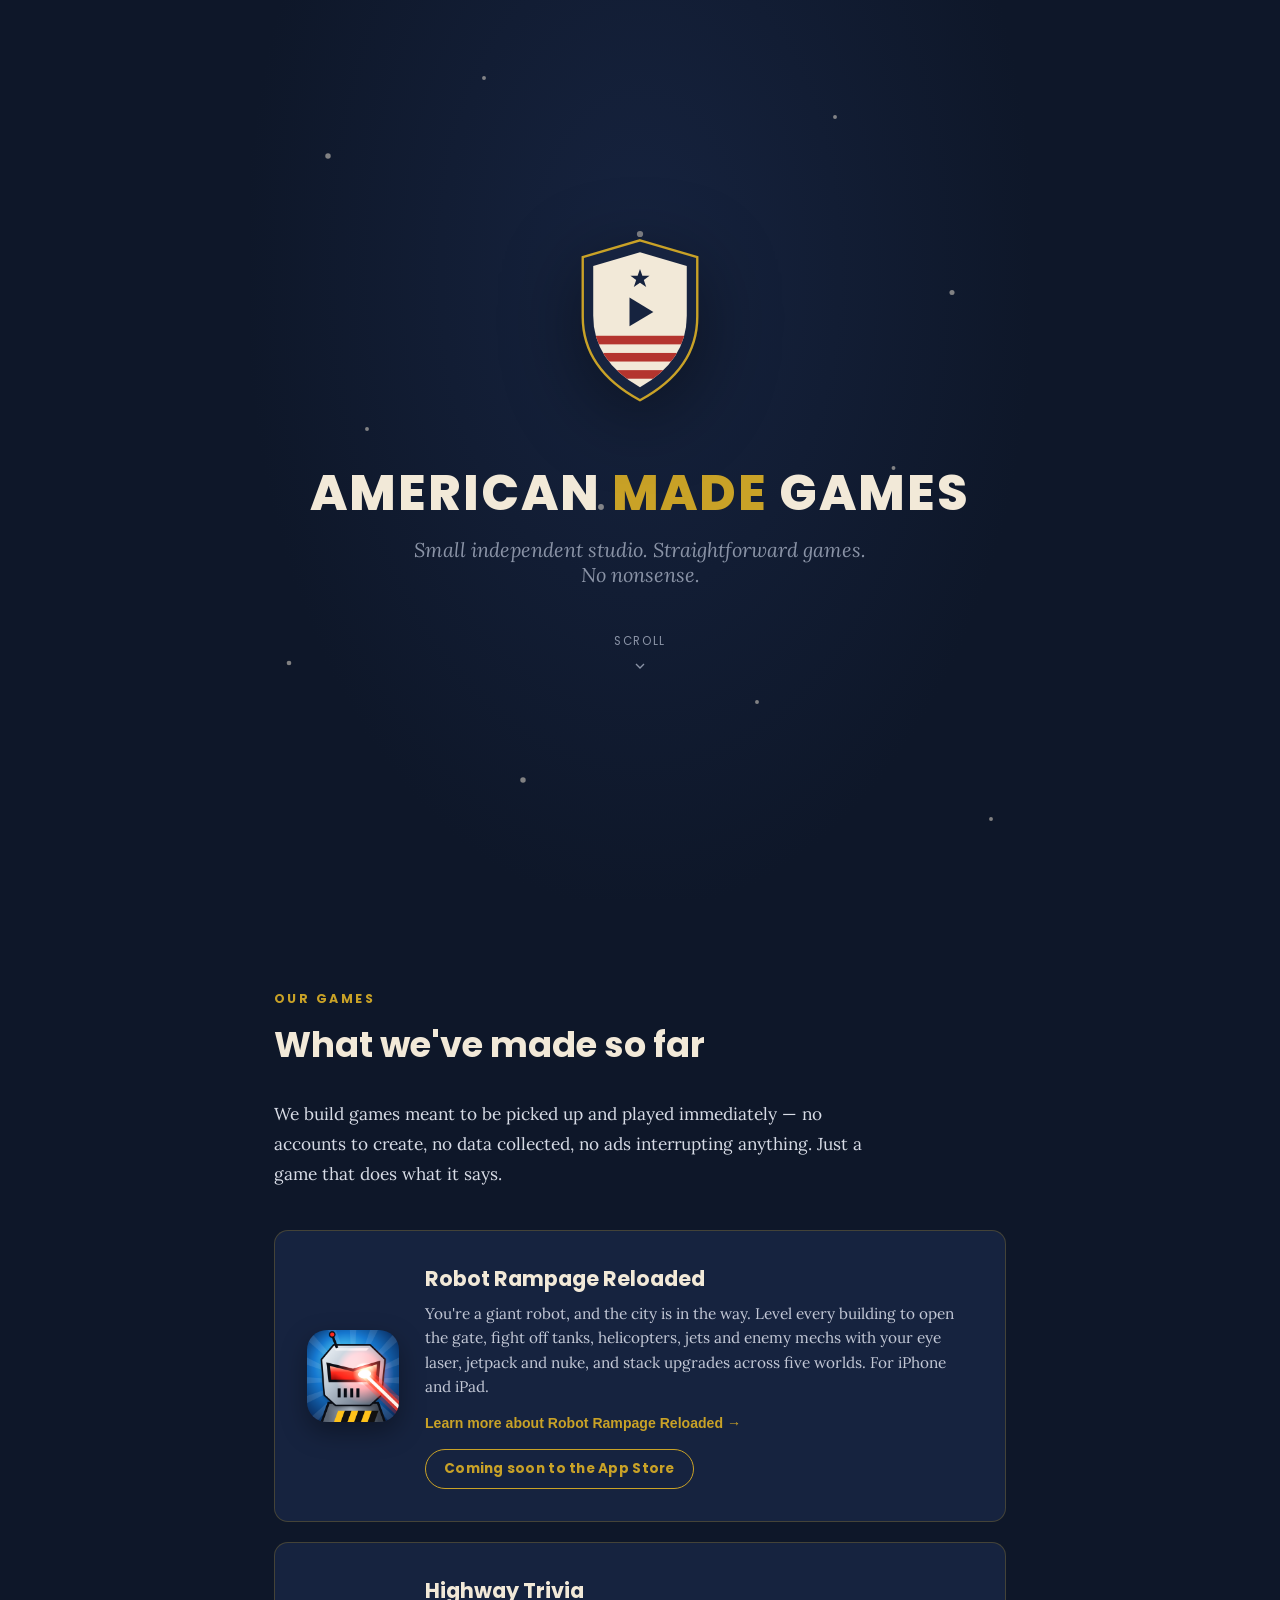
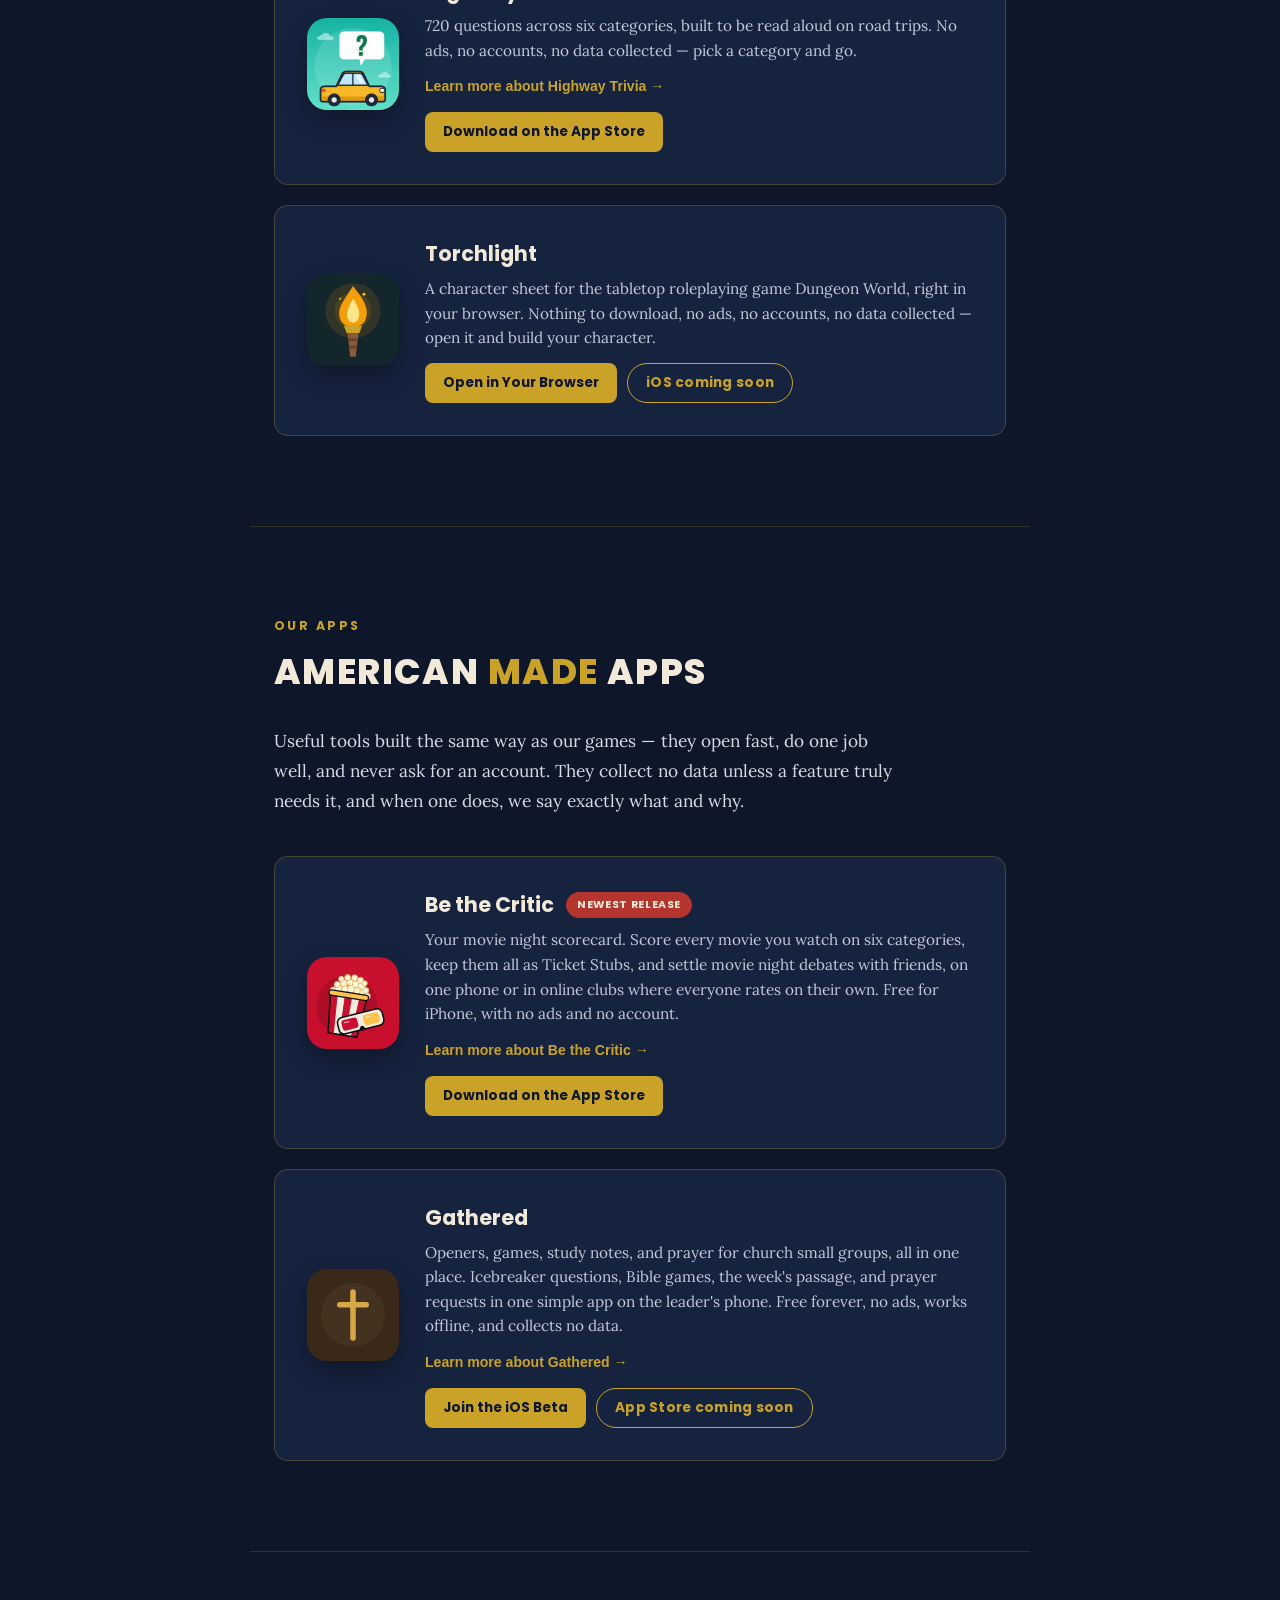
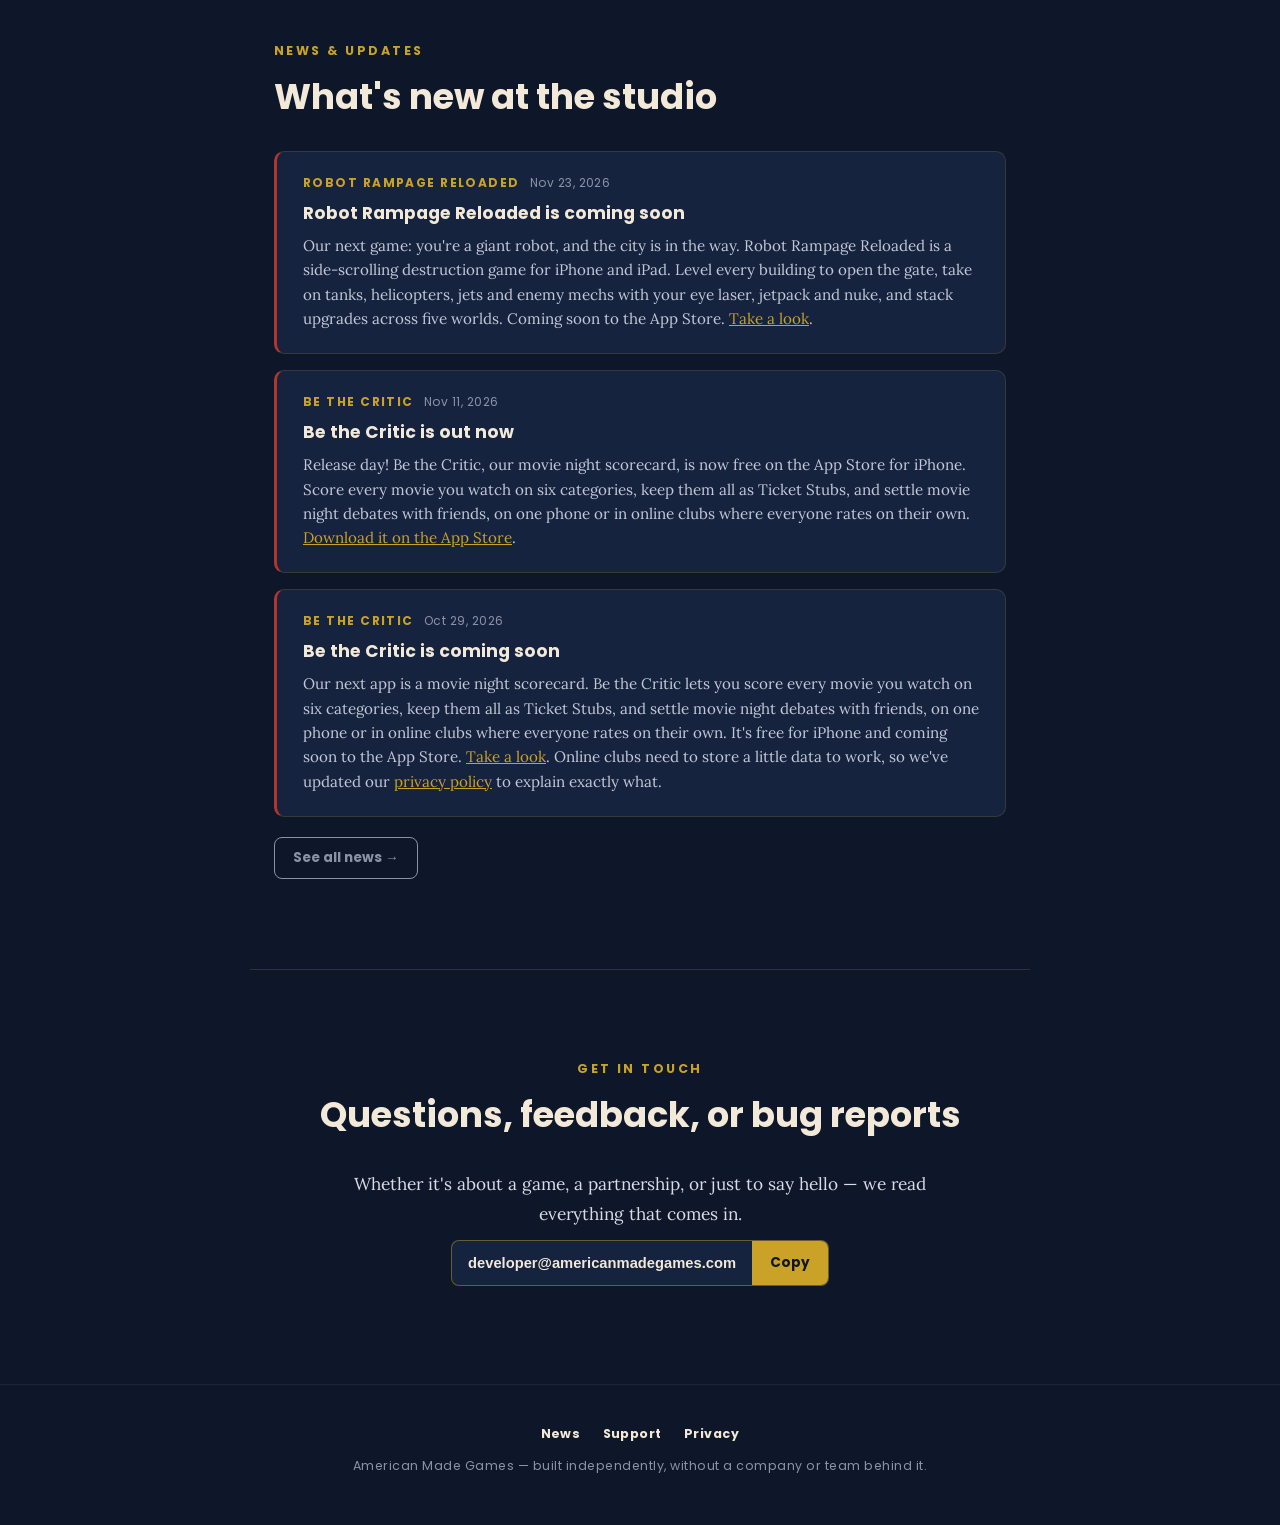
==== commit 52f0dae4: "Add files via upload" ====
--- a/index.html
+++ b/index.html
@@ -522,55 +522,16 @@
   </div>
 
   <div class="game-card">
-    <svg class="game-icon" viewBox="0 0 1024 1024" xmlns="http://www.w3.org/2000/svg">
-      <defs>
-        <linearGradient id="bg" x1="0" y1="0" x2="0" y2="1">
-          <stop offset="0%" stop-color="#1b2540"/>
-          <stop offset="100%" stop-color="#10152a"/>
-        </linearGradient>
-        <radialGradient id="sunGlow" cx="50%" cy="50%" r="50%">
-          <stop offset="0%" stop-color="#FFD166"/>
-          <stop offset="55%" stop-color="#FF9A2E"/>
-          <stop offset="100%" stop-color="#FF7A1A"/>
-        </radialGradient>
-      </defs>
-      <rect width="1024" height="1024" fill="url(#bg)"/>
-      <circle cx="760" cy="250" r="150" fill="url(#sunGlow)"/>
-      <rect x="0" y="760" width="1024" height="264" fill="#0c1022"/>
-      <line x1="512" y1="760" x2="512" y2="1024" stroke="#f2b134" stroke-width="20" stroke-dasharray="65 55"/>
-      <g transform="translate(102,300) scale(4.1)">
-        <path d="M10,96 L10,72 Q10,60 22,60 L54,60 L70,26 Q74,19 82,19 L118,19 Q126,19 130,26 L146,60 L178,60 Q190,60 190,72 L190,96 Q190,103 182,103 L18,103 Q10,103 10,96 Z" fill="#f2b134"/>
-        <path d="M58,57 L73,29 Q76,24 82,24 L118,24 Q124,24 127,29 L142,57 Z" fill="#1b2540"/>
-        <line x1="100" y1="24" x2="100" y2="57" stroke="#f2b134" stroke-width="2.5"/>
-        <circle cx="48" cy="98" r="17" fill="#10152a"/>
-        <circle cx="48" cy="98" r="17" fill="none" stroke="#f2b134" stroke-width="2.2"/>
-        <circle cx="48" cy="98" r="6.5" fill="#7c8299"/>
-        <circle cx="152" cy="98" r="17" fill="#10152a"/>
-        <circle cx="152" cy="98" r="17" fill="none" stroke="#f2b134" stroke-width="2.2"/>
-        <circle cx="152" cy="98" r="6.5" fill="#7c8299"/>
-      </g>
-    </svg>
+    <img class="game-icon" src="highway-trivia-icon.png" width="92" height="92" alt="Highway Trivia app icon">
     <div class="game-info">
       <h3>Highway Trivia</h3>
       <p>720 questions across six categories, built to be read aloud on road trips. No ads, no accounts, no data collected — pick a category and go.</p>
       <a class="learn-more" href="https://highwaytrivia.americanmadegames.com" target="_blank" rel="noopener">Learn more about Highway Trivia <span aria-hidden="true">&rarr;</span></a>
       <div class="store-row">
         <a class="store-btn" href="https://apps.apple.com/app/highway-trivia/id6814869891" target="_blank" rel="noopener">Download on the App Store</a>
-        <button class="store-btn store-btn--muted" type="button" onclick="document.getElementById('android-note').showModal()">Android: not planned</button>
       </div>
     </div>
   </div>
-
-  <dialog id="android-note" class="note-dialog" aria-labelledby="android-note-title">
-    <p class="section-label">Highway Trivia</p>
-    <h3 id="android-note-title">Why there's no Android version</h3>
-    <p>Google now requires every developer to verify their identity with Google before their apps can be distributed to Android devices — even free apps that collect nothing.</p>
-    <p>That requirement goes against what this studio stands for, and we can't reconcile the two. So no Android version is planned. If those rules change in the future, we'll take another look.</p>
-    <div class="note-actions">
-      <button class="store-btn" type="button" onclick="document.getElementById('android-note').close()">Got it</button>
-    </div>
-  </dialog>
-
   <div class="game-card">
     <svg class="game-icon" viewBox="0 0 100 100" xmlns="http://www.w3.org/2000/svg">
       <rect width="100" height="100" fill="#12262c"/>
